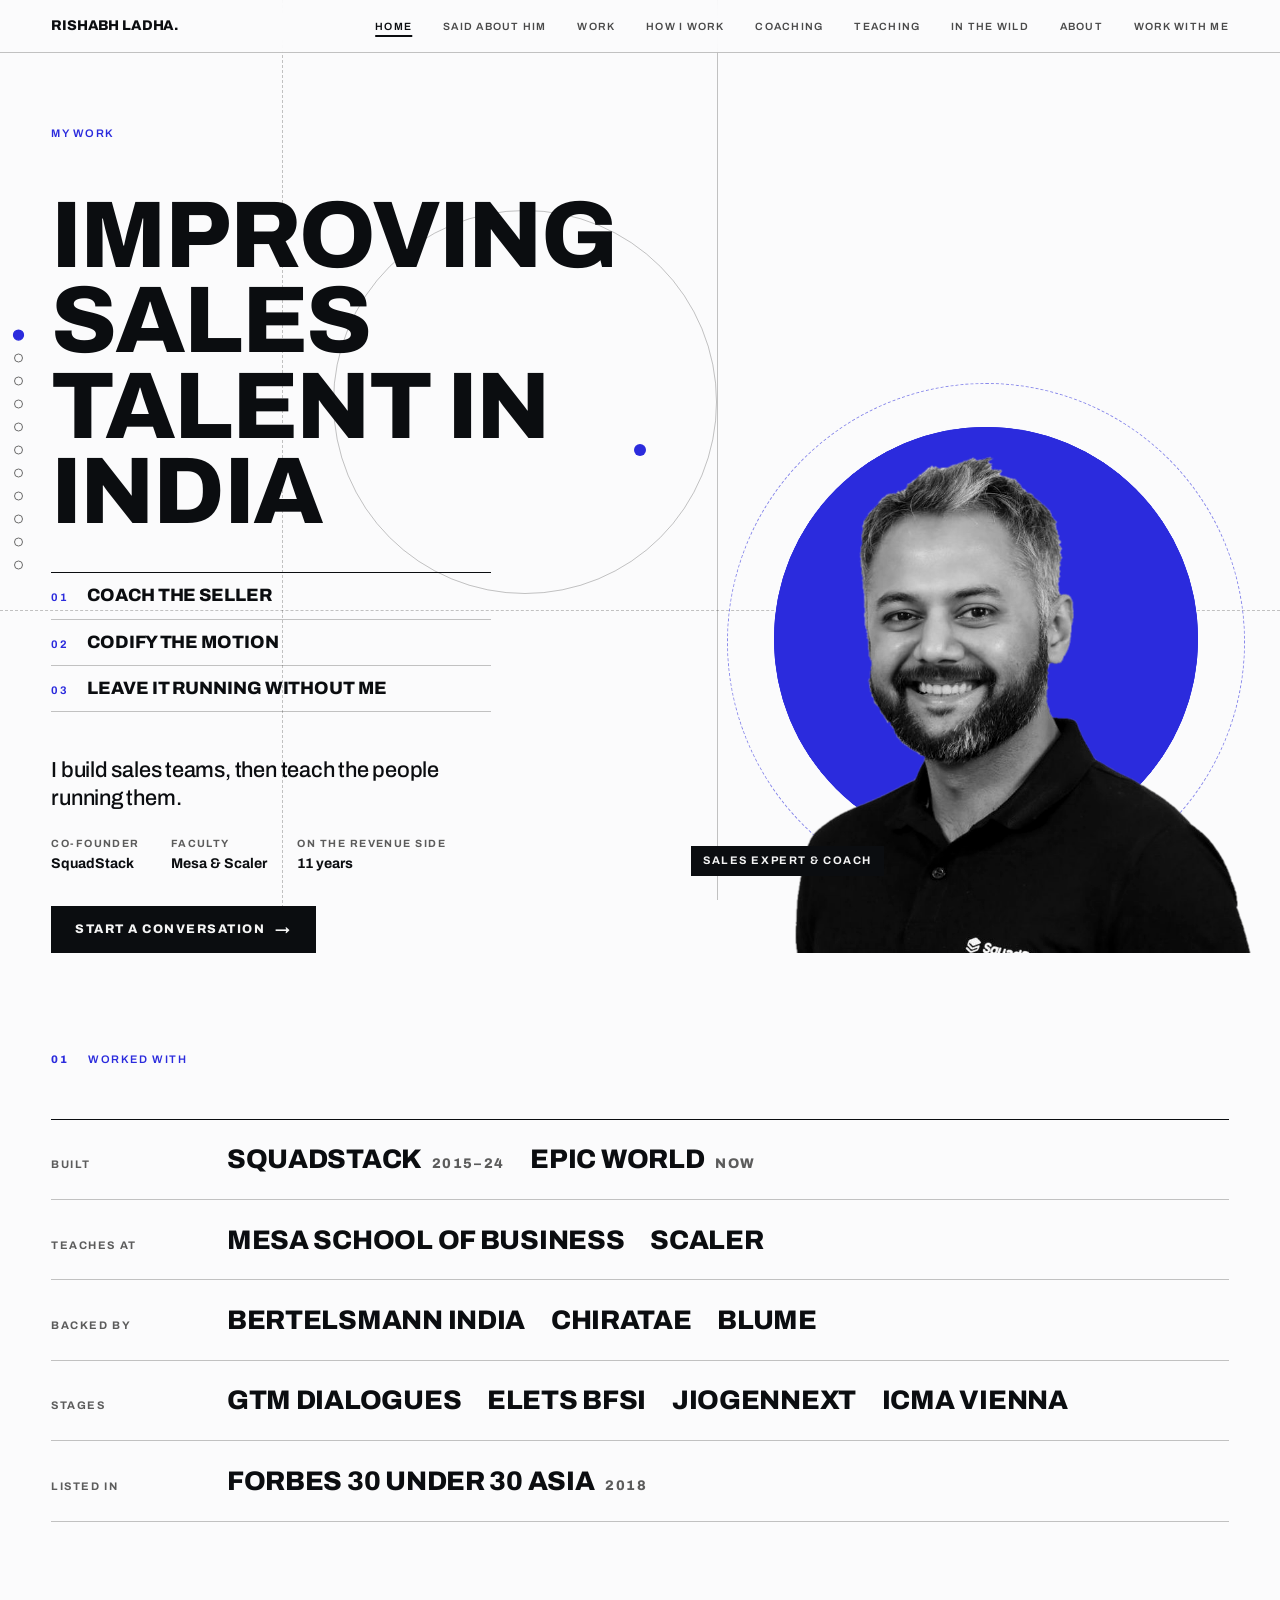
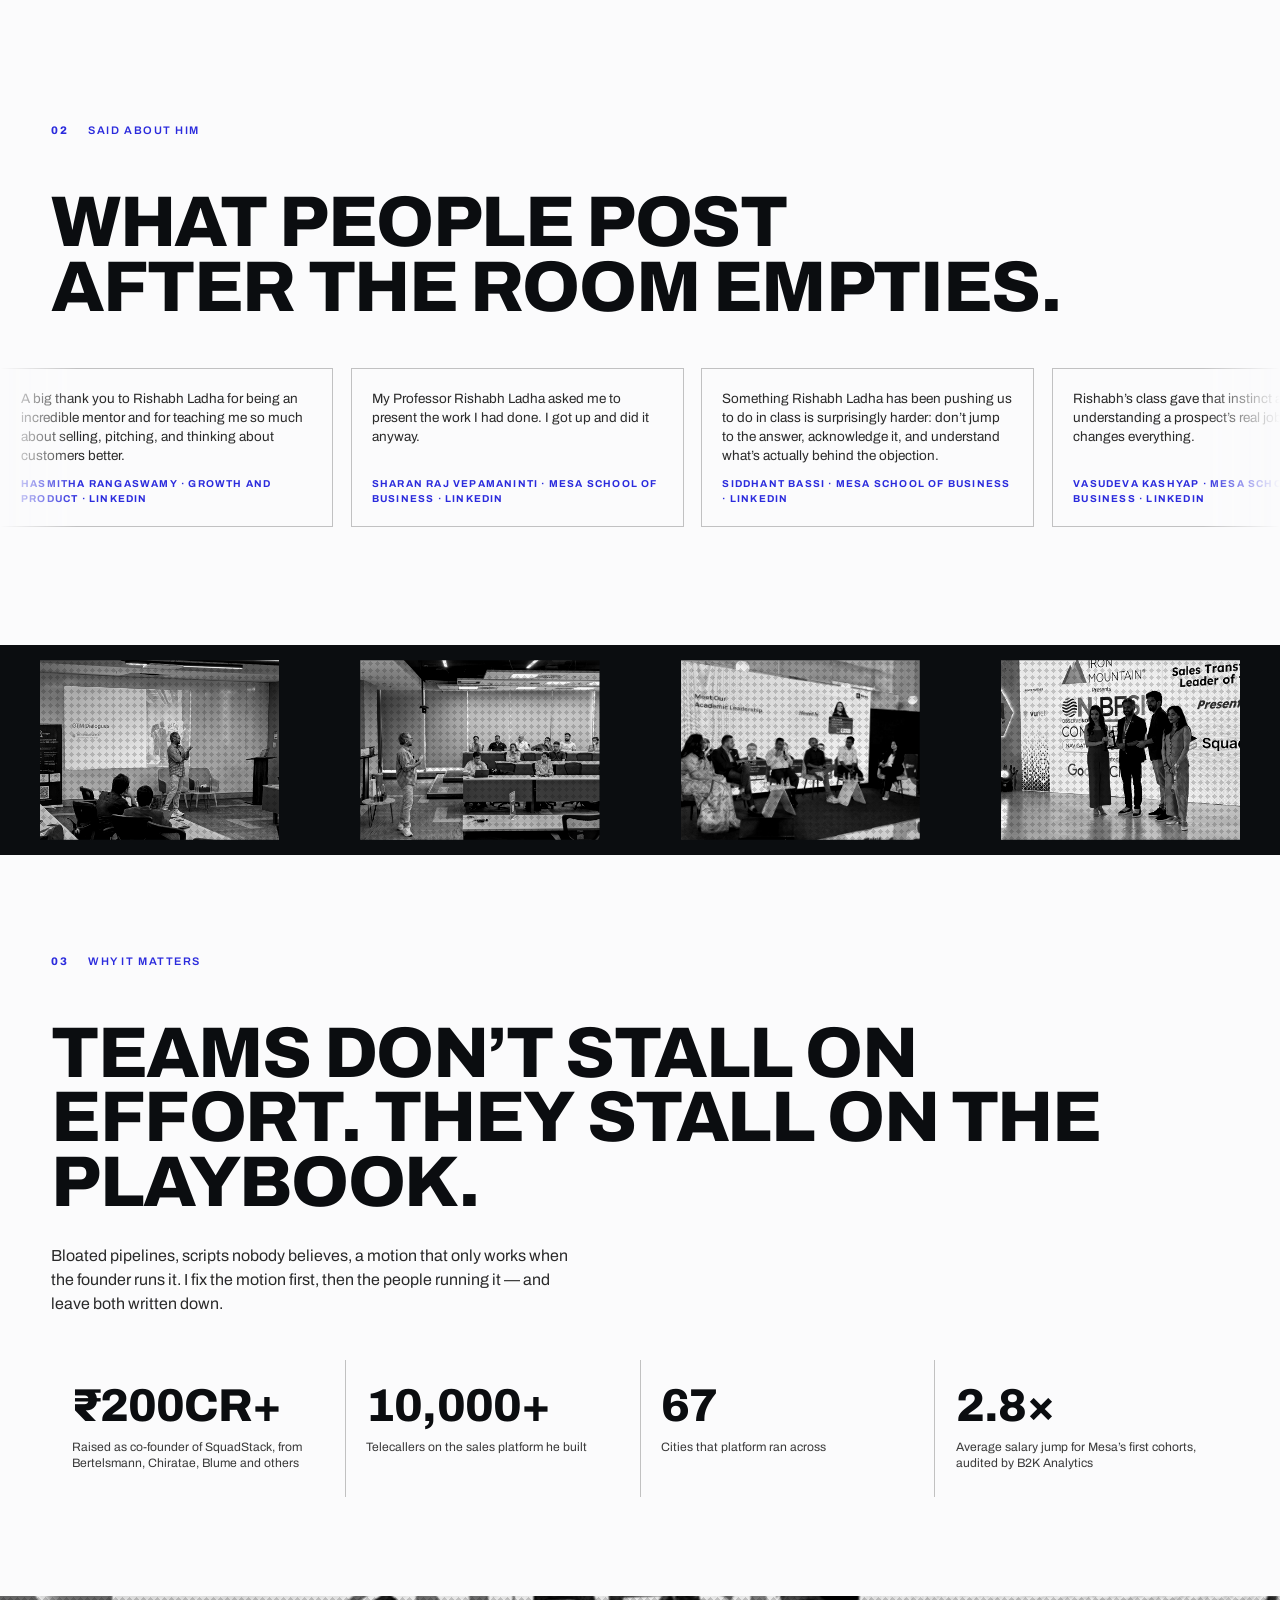
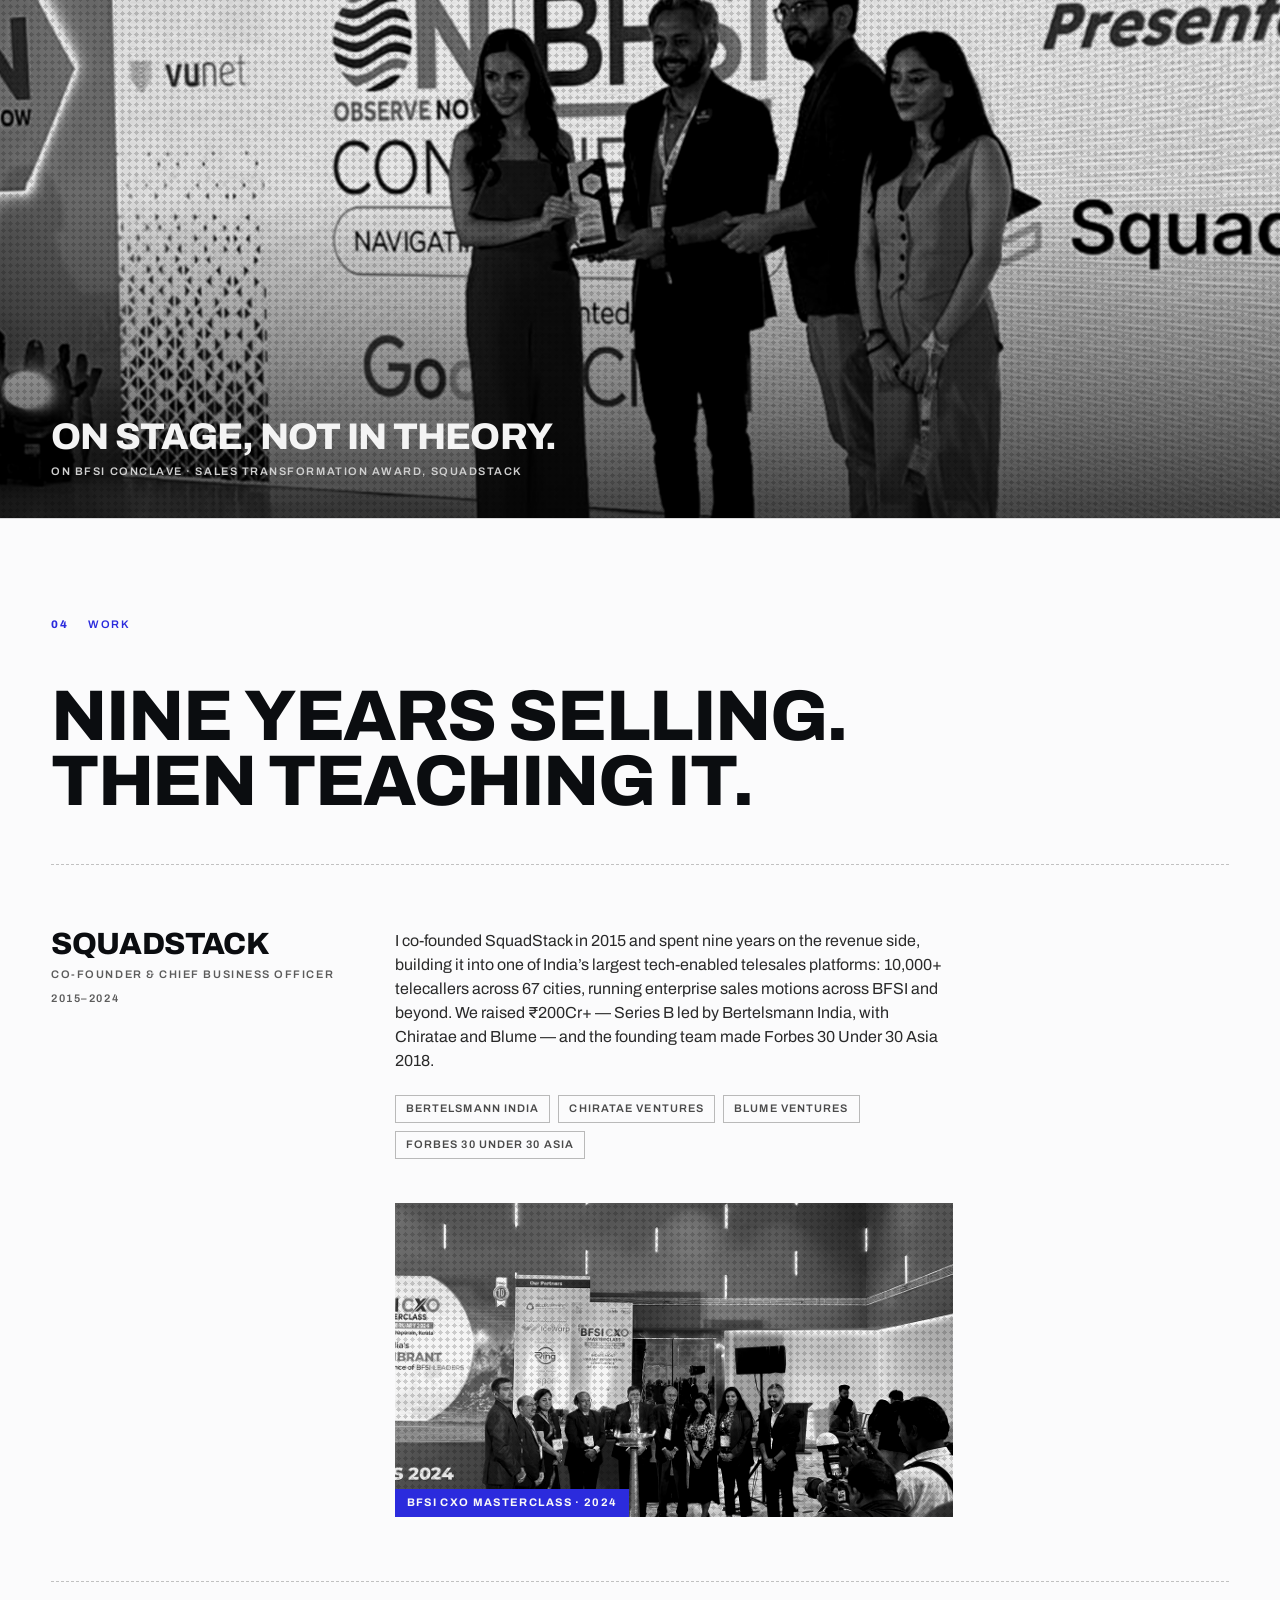
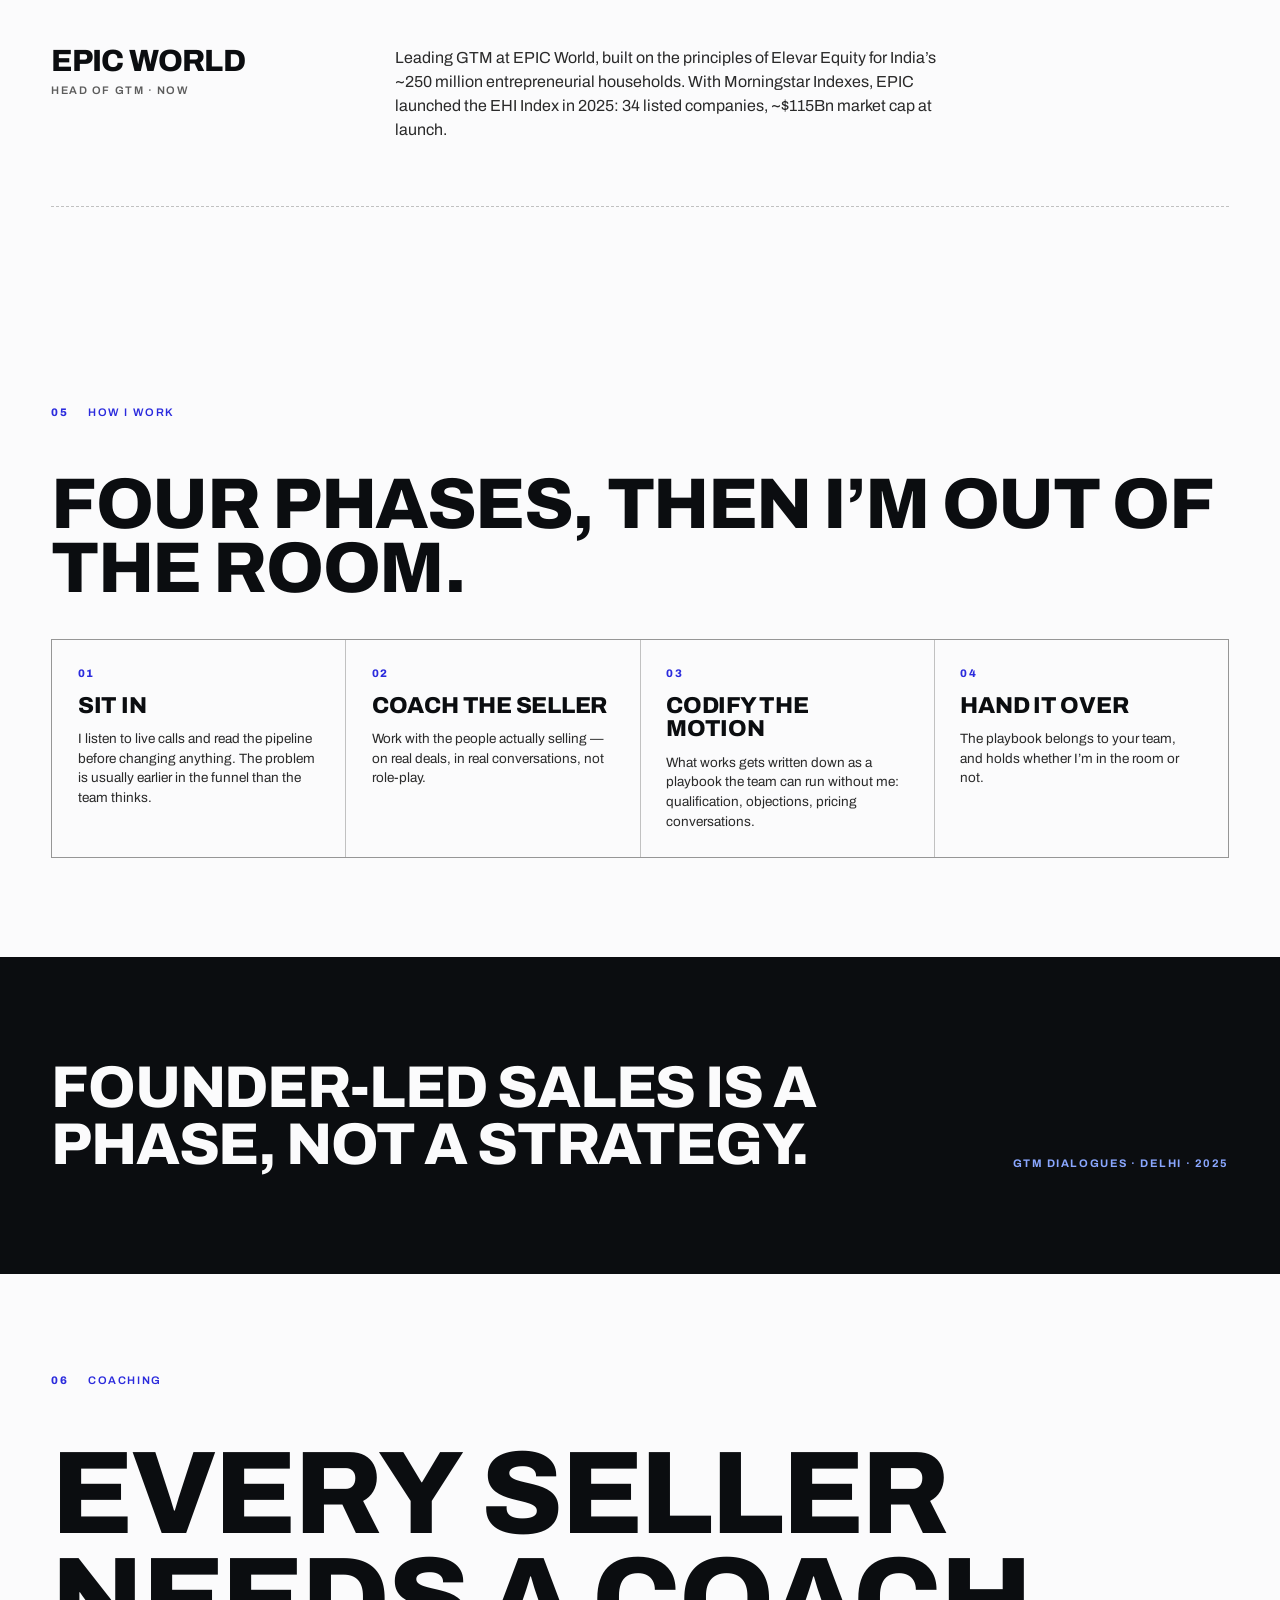
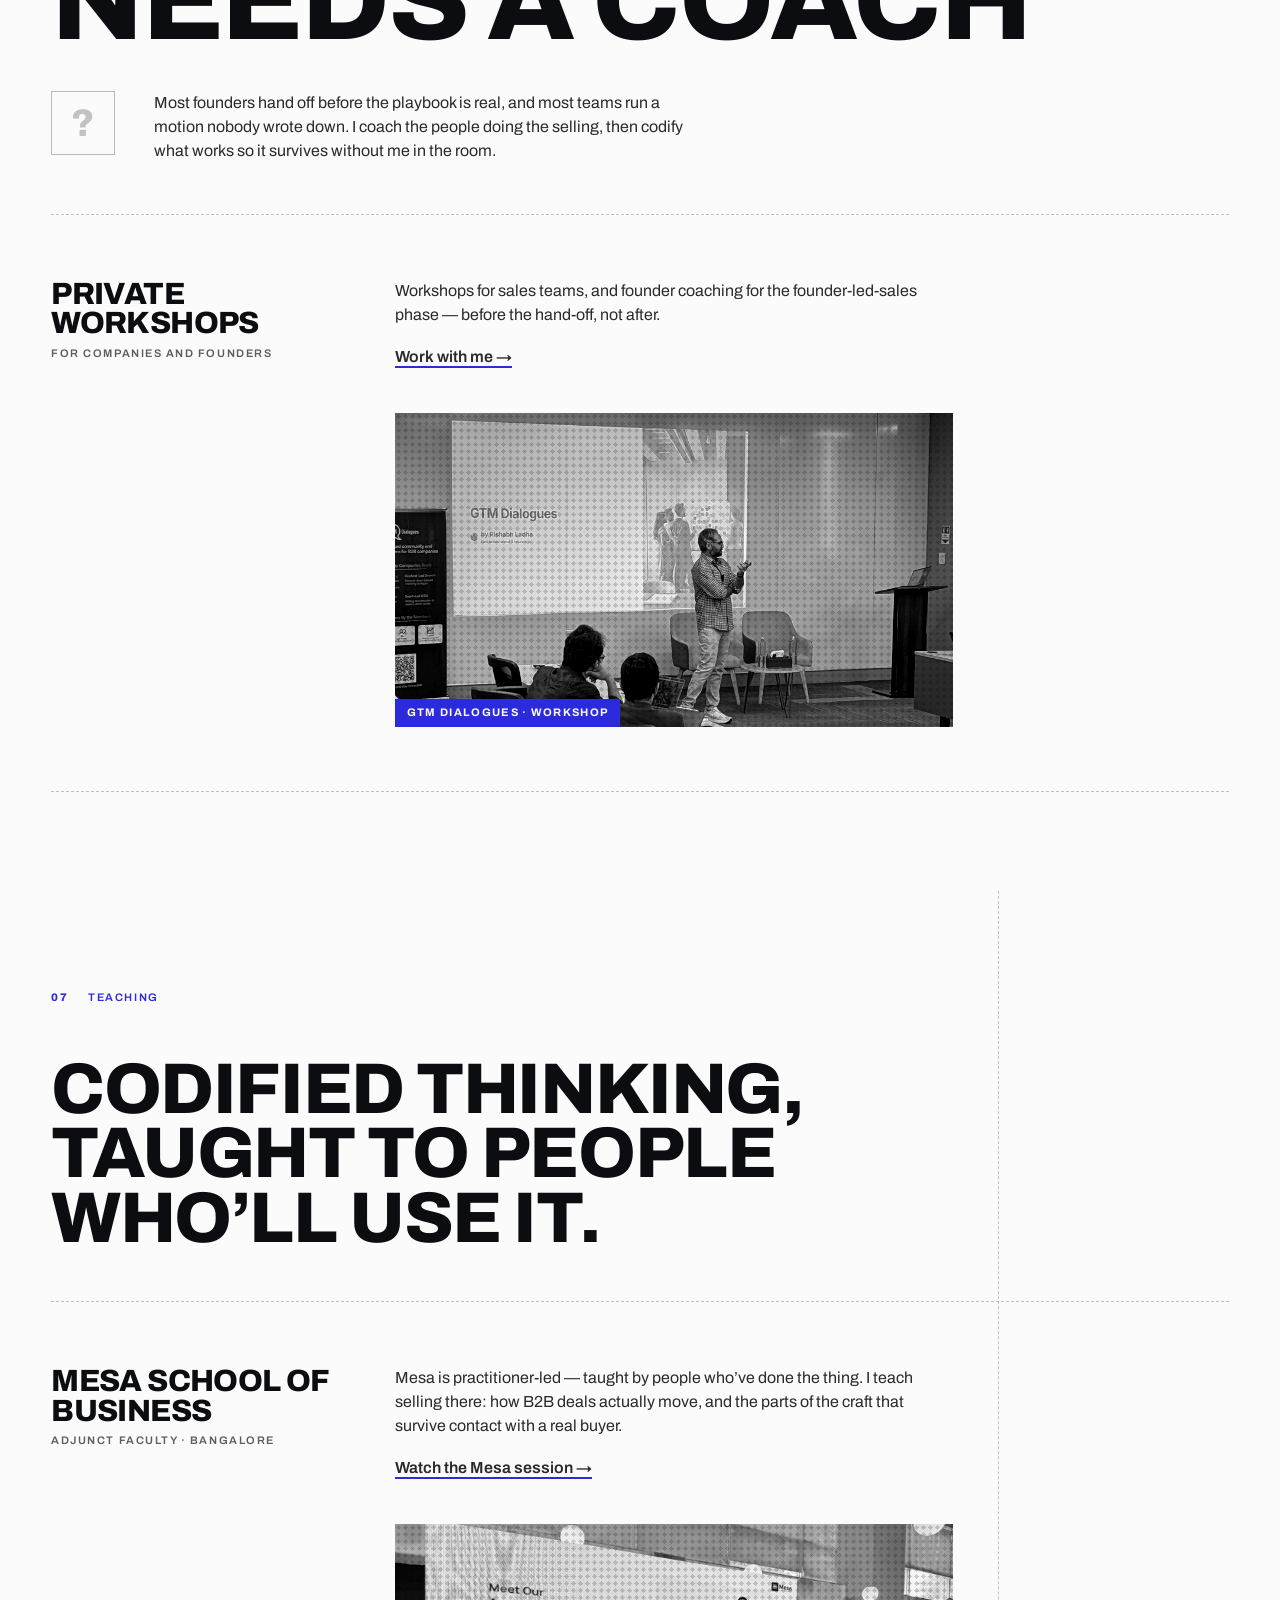
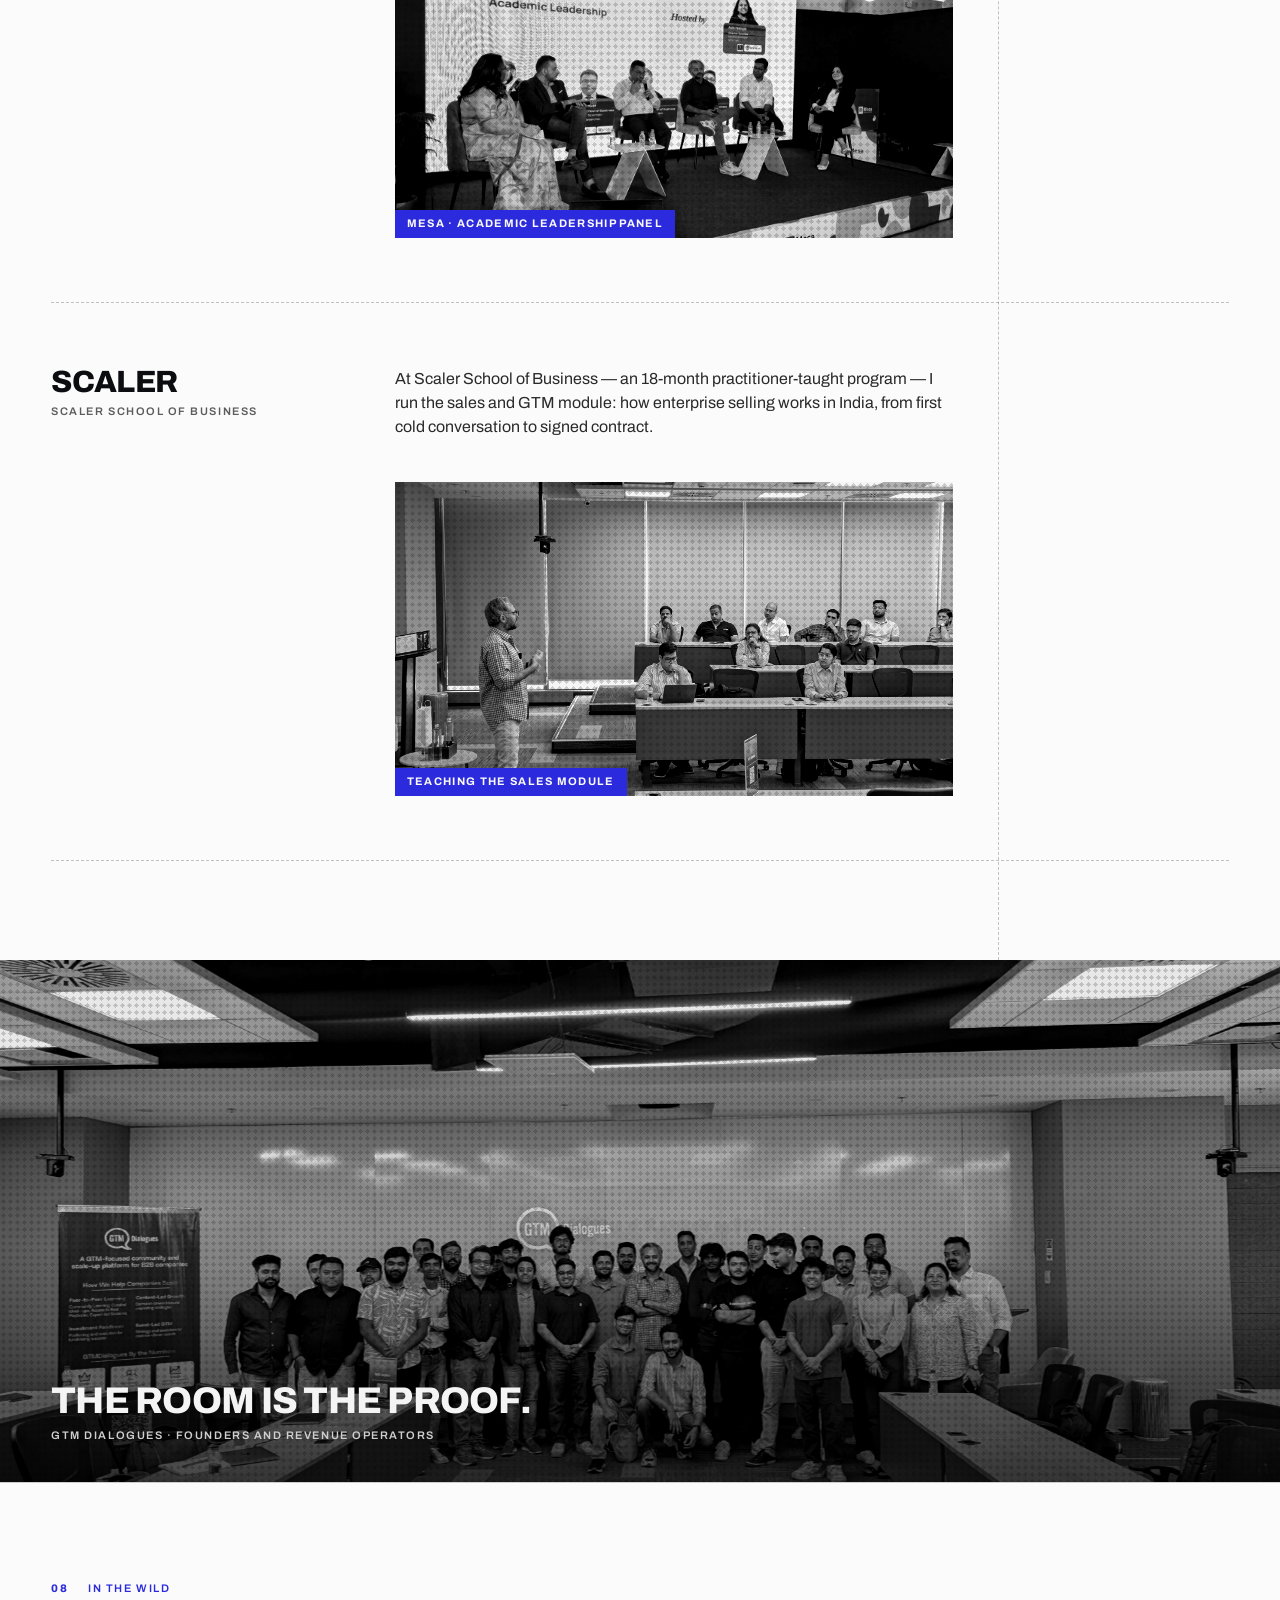
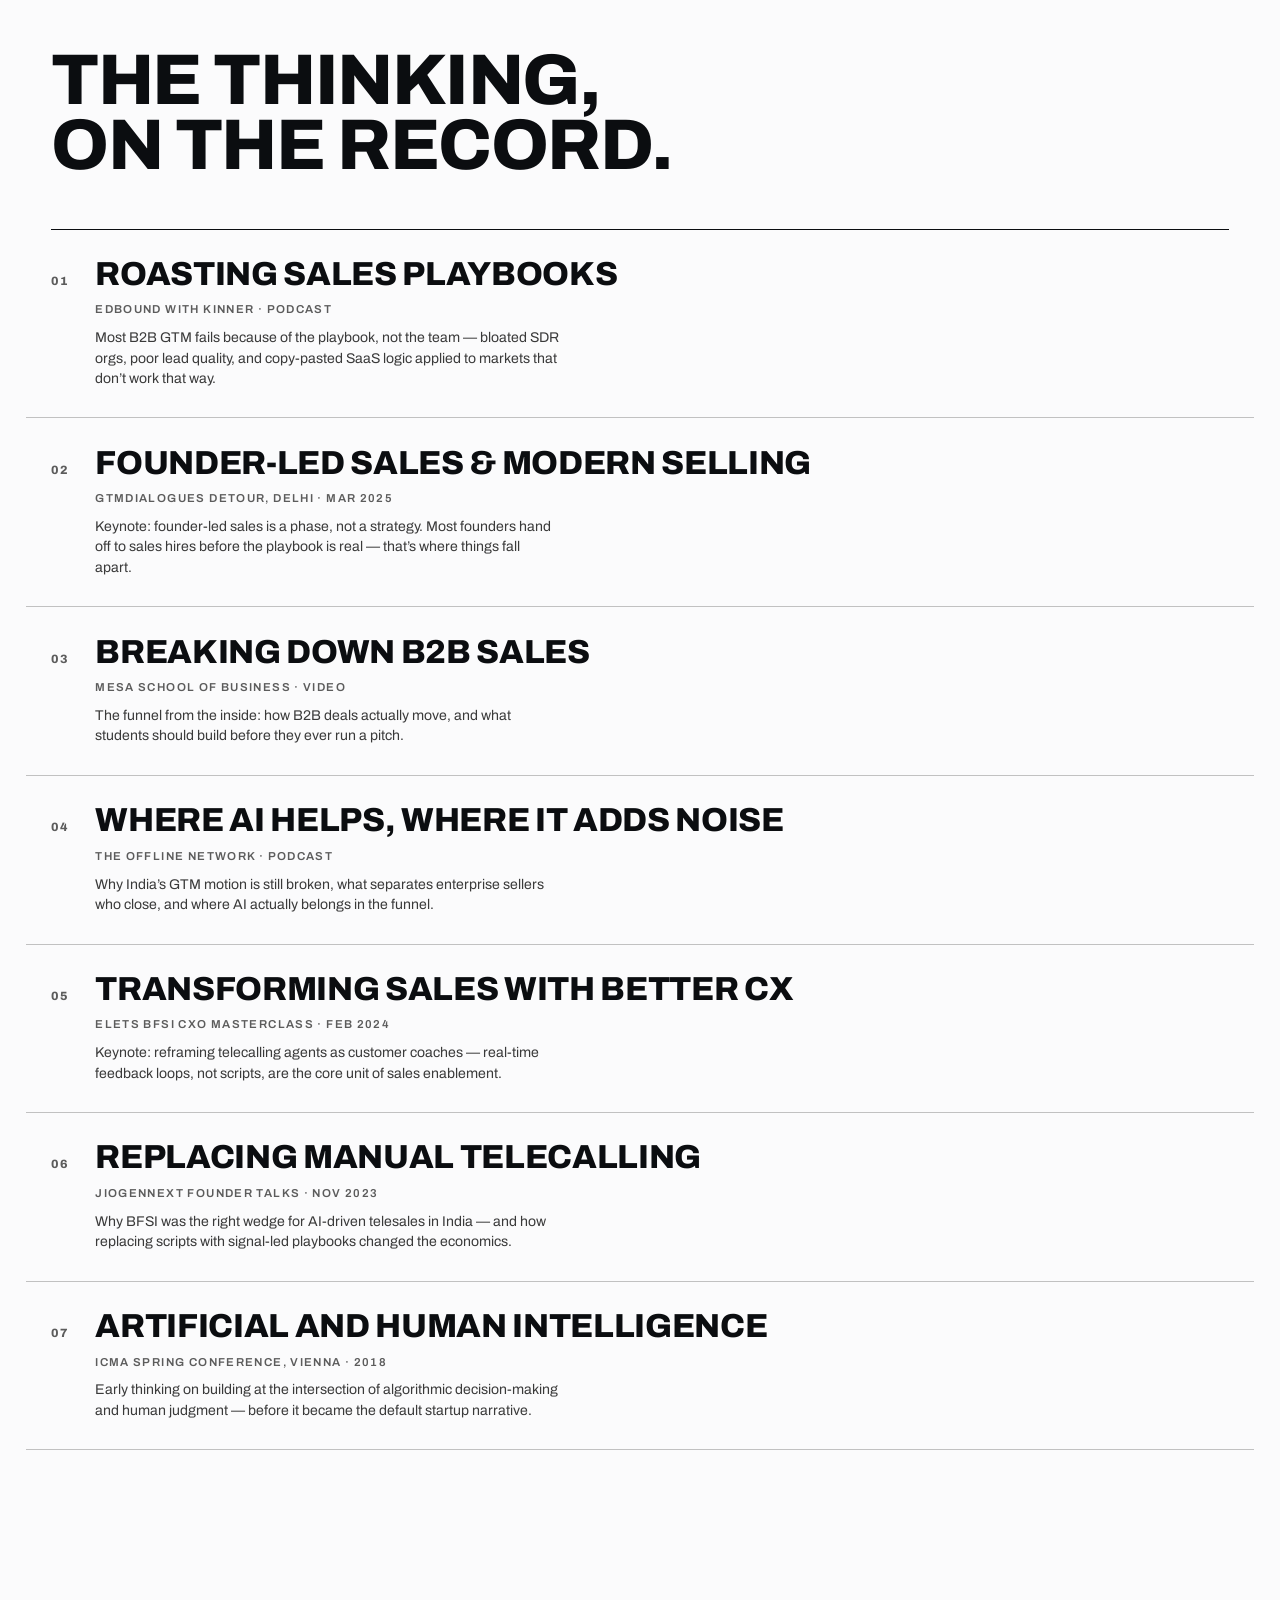
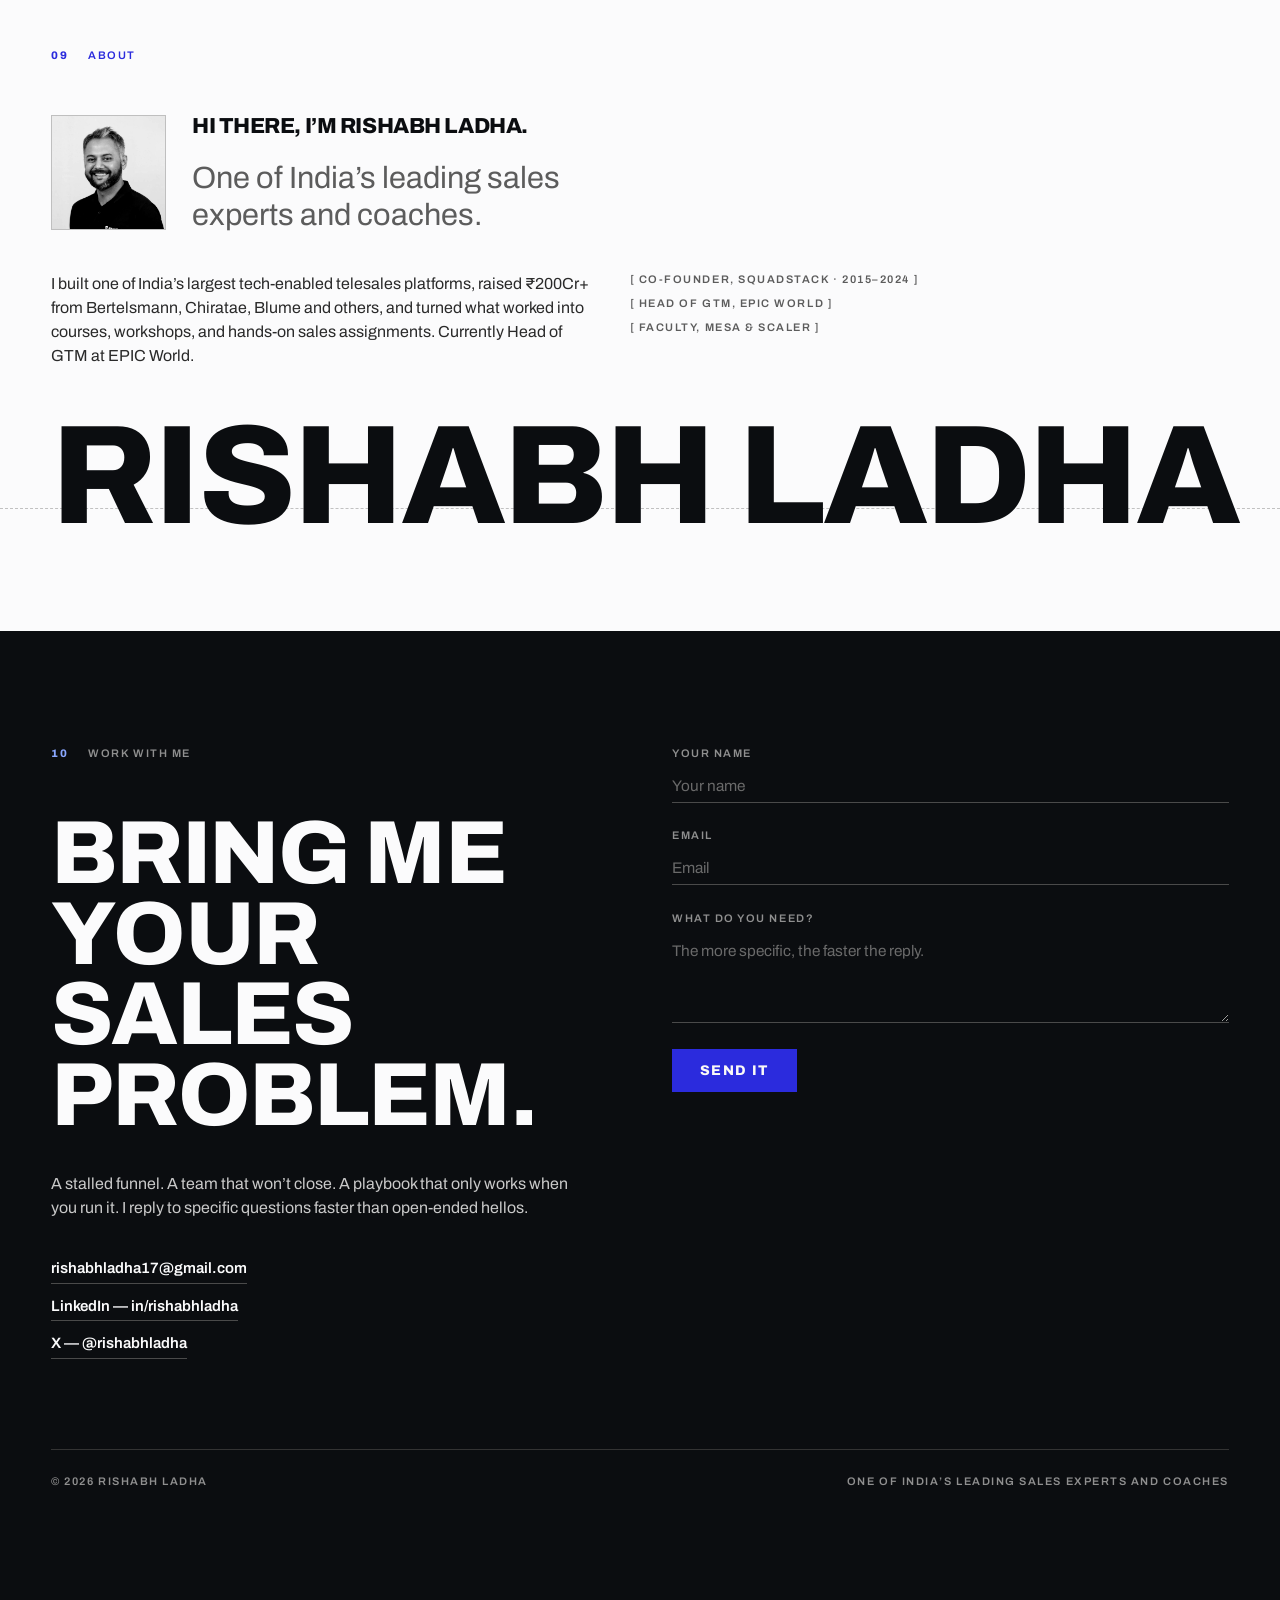
==== index.html @ cfa1361f "Add real LinkedIn testimonials to the ticker Replaces the six placeholder slot cards in #said with r" ====
<!DOCTYPE html>
<html lang="en"><head>
<meta charset="UTF-8">
<meta name="viewport" content="width=device-width, initial-scale=1.0">
<title>Rishabh Ladha</title>
<meta name="description" content="Rishabh Ladha — one of India's leading sales experts and coaches. Co-founder of SquadStack, sales educator at Mesa School of Business and Scaler, available for sales assignments, coaching, and workshops.">
<meta property="og:title" content="Rishabh Ladha — Sales Expert &amp; Coach">
<meta property="og:description" content="Co-founder of SquadStack. Sales educator at Mesa School of Business and Scaler. Sales assignments, coaching, and workshops.">
<meta property="og:image" content="https://rishabh-ladha-website.vercel.app/assets/images/rishabh-portrait.jpg">
<meta property="og:type" content="website">
<link rel="icon" type="image/svg+xml" href="favicon.svg">
<link rel="preconnect" href="https://fonts.googleapis.com"><link rel="preconnect" href="https://fonts.gstatic.com" crossorigin>
<link href="https://fonts.googleapis.com/css2?family=Archivo:wght@400;600;800&amp;display=swap" rel="stylesheet">
<link rel="stylesheet" href="styles/site.css">
<script type="application/ld+json">
{"@context":"https://schema.org","@type":"Person","name":"Rishabh Ladha","url":"https://rishabh-ladha-website.vercel.app/","image":"https://rishabh-ladha-website.vercel.app/assets/images/rishabh-portrait.jpg","jobTitle":"Sales Expert, Coach & Educator","description":"Sales expert and coach. Co-founder of SquadStack, Head of GTM at EPIC World, sales educator at Mesa School of Business and Scaler.","worksFor":{"@type":"Organization","name":"EPIC World"},"email":"mailto:rishabhladha17@gmail.com","sameAs":["https://in.linkedin.com/in/rishabhladha","https://x.com/rishabhladha"]}
</script>
</head><body>
<div class="vrule"></div>
<nav class="nav"><div class="nav__in">
<a href="#home" class="nav__mark" data-cursor="Top">Rishabh Ladha.</a>
<div class="nav__links">
<a href="#home">Home</a>
<a href="#said">Said about him</a>
<a href="#work">Work</a>
<a href="#how">How I work</a>
<a href="#coaching">Coaching</a>
<a href="#teaching">Teaching</a>
<a href="#wild">In the wild</a>
<a href="#who">About</a>
<a href="#contact">Work with me</a>
</div>
</div></nav>
<div class="rail" aria-label="Chapters"></div>

<main>
<!-- ================= HERO ================= -->
<section class="hero" id="home" data-chapter="Home" data-screen-label="Hero — statement">
<div class="bp" aria-hidden="true">
<i class="dash-v" style="left:22%"></i>
<i class="dash-h" style="top:64%"></i>
<i class="circ" style="left:26%;top:22%;width:clamp(180px,30vw,460px);aspect-ratio:1"></i>
</div>
<div class="stage" aria-hidden="true">
<span class="halo"></span>
<span class="halo__ring"></span><span class="halo__ring halo__ring--2"></span>
<span class="halo__dash"></span>
<img class="stage__img" src="assets/images/portrait-cutout.png" alt="" width="884" height="822">
<span class="stage__tag">Sales expert &amp; coach</span>
</div>

<div class="shell hero__grid">
<div>
<div class="chapter-head" data-rise><span class="note">My work</span></div>
<h1 class="stmt stmt-xl" data-words>Improving sales talent in India</h1>
<ol class="chain" data-stagger>
<li><span>01</span>Coach the seller</li>
<li><span>02</span>Codify the motion</li>
<li><span>03</span>Leave it running without me</li>
</ol>
<div class="hero__belief" data-rise>
<p class="hero__lead">I build sales teams, then teach the people running them.</p>
<ul class="creds">
<li><b>Co-founder</b>SquadStack</li>
<li><b>Faculty</b>Mesa &amp; Scaler</li>
<li><b>On the revenue side</b>11 years</li>
</ul>
<a class="cta" href="#contact" data-cursor="Write">Start a conversation <span>&rarr;</span></a>
</div>
</div>
</div>
</section>

<!-- ================= WORKED WITH ================= -->
<section class="shell chapter" id="brands" data-chapter="Worked with" data-screen-label="Worked with">
<div class="chapter-head"><span class="num">01</span><span class="note">Worked with</span></div>
<div class="roster" data-stagger>
<div class="roster__row"><span class="roster__k">Built</span><div class="roster__v"><b>SquadStack <span>2015&ndash;24</span></b><b>EPIC World <span>now</span></b></div></div>
<div class="roster__row"><span class="roster__k">Teaches at</span><div class="roster__v"><b>Mesa School of Business</b><b>Scaler</b></div></div>
<div class="roster__row"><span class="roster__k">Backed by</span><div class="roster__v"><b>Bertelsmann India</b><b>Chiratae</b><b>Blume</b></div></div>
<div class="roster__row"><span class="roster__k">Stages</span><div class="roster__v"><b>GTM Dialogues</b><b>Elets BFSI</b><b>JioGenNext</b><b>ICMA Vienna</b></div></div>
<div class="roster__row"><span class="roster__k">Listed in</span><div class="roster__v"><b>Forbes 30 Under 30 Asia <span>2018</span></b></div></div>
</div>
<!-- [CONFIRM with Rishabh: (a) which CLIENT brands can be named — Founder Thesis publicly
     cites Kotak, AngelOne and IndiaMART as SquadStack clients, unconfirmed by him, so no
     client row is shown yet; (b) send logo files if he wants marks instead of wordmarks. -->
</section>

<!-- ================= SAID ABOUT HIM ================= -->
<section class="chapter chapter--tight" id="said" data-chapter="Said about him" data-screen-label="Testimonials">
<div class="shell"><div class="chapter-head"><span class="num">02</span><span class="note">Said about him</span></div>
<h2 class="stmt stmt-lg" data-words>What people post<br>after the room empties.</h2></div>
<div class="ticker"><div class="ticker__t">
<article class="said"><p>A big thank you to Rishabh Ladha for being an incredible mentor and for teaching me so much about selling, pitching, and thinking about customers better.</p><span class="said__src"><a href="https://www.linkedin.com/feed/update/urn:li:activity:7506620541953441792/" target="_blank" rel="noopener" data-cursor="Open">Hasmitha Rangaswamy &middot; Growth and Product &middot; LinkedIn</a></span></article>
<article class="said"><p>My Professor Rishabh Ladha asked me to present the work I had done. I got up and did it anyway.</p><span class="said__src"><a href="https://www.linkedin.com/feed/update/urn:li:activity:7504199630004404225/" target="_blank" rel="noopener" data-cursor="Open">Sharan Raj Vepamaninti &middot; Mesa School of Business &middot; LinkedIn</a></span></article>
<article class="said"><p>Something Rishabh Ladha has been pushing us to do in class is surprisingly harder: don&rsquo;t jump to the answer, acknowledge it, and understand what&rsquo;s actually behind the objection.</p><span class="said__src"><a href="https://www.linkedin.com/feed/update/urn:li:activity:7506899527732314112/" target="_blank" rel="noopener" data-cursor="Open">Siddhant Bassi &middot; Mesa School of Business &middot; LinkedIn</a></span></article>
<article class="said"><p>Rishabh&rsquo;s class gave that instinct a name today: understanding a prospect&rsquo;s real job to be done changes everything.</p><span class="said__src"><a href="https://www.linkedin.com/feed/update/urn:li:activity:7506899368541622272/" target="_blank" rel="noopener" data-cursor="Open">Vasudeva Kashyap &middot; Mesa School of Business &middot; LinkedIn</a></span></article>
<article class="said"><p>Rishabh Ladha pushed us to look beyond just using AI and think about the sales problem first.</p><span class="said__src"><a href="https://www.linkedin.com/feed/update/urn:li:activity:7506899933220945920/" target="_blank" rel="noopener" data-cursor="Open">Durgesh Panchal &middot; Mesa School of Business &middot; LinkedIn</a></span></article>
<article class="said"><p>Sales from Prof. Rishabh Ladha &mdash; as real as it gets in the field.</p><span class="said__src"><a href="https://www.linkedin.com/feed/update/urn:li:activity:7504377107314204672/" target="_blank" rel="noopener" data-cursor="Open">Aritra Mukherjee &middot; Mesa School of Business &middot; LinkedIn</a></span></article>
<article class="said"><p>A big thank you to Rishabh Ladha for being an incredible mentor and for teaching me so much about selling, pitching, and thinking about customers better.</p><span class="said__src"><a href="https://www.linkedin.com/feed/update/urn:li:activity:7506620541953441792/" target="_blank" rel="noopener" data-cursor="Open">Hasmitha Rangaswamy &middot; Growth and Product &middot; LinkedIn</a></span></article>
<article class="said"><p>My Professor Rishabh Ladha asked me to present the work I had done. I got up and did it anyway.</p><span class="said__src"><a href="https://www.linkedin.com/feed/update/urn:li:activity:7504199630004404225/" target="_blank" rel="noopener" data-cursor="Open">Sharan Raj Vepamaninti &middot; Mesa School of Business &middot; LinkedIn</a></span></article>
<article class="said"><p>Something Rishabh Ladha has been pushing us to do in class is surprisingly harder: don&rsquo;t jump to the answer, acknowledge it, and understand what&rsquo;s actually behind the objection.</p><span class="said__src"><a href="https://www.linkedin.com/feed/update/urn:li:activity:7506899527732314112/" target="_blank" rel="noopener" data-cursor="Open">Siddhant Bassi &middot; Mesa School of Business &middot; LinkedIn</a></span></article>
<article class="said"><p>Rishabh&rsquo;s class gave that instinct a name today: understanding a prospect&rsquo;s real job to be done changes everything.</p><span class="said__src"><a href="https://www.linkedin.com/feed/update/urn:li:activity:7506899368541622272/" target="_blank" rel="noopener" data-cursor="Open">Vasudeva Kashyap &middot; Mesa School of Business &middot; LinkedIn</a></span></article>
<article class="said"><p>Rishabh Ladha pushed us to look beyond just using AI and think about the sales problem first.</p><span class="said__src"><a href="https://www.linkedin.com/feed/update/urn:li:activity:7506899933220945920/" target="_blank" rel="noopener" data-cursor="Open">Durgesh Panchal &middot; Mesa School of Business &middot; LinkedIn</a></span></article>
<article class="said"><p>Sales from Prof. Rishabh Ladha &mdash; as real as it gets in the field.</p><span class="said__src"><a href="https://www.linkedin.com/feed/update/urn:li:activity:7504377107314204672/" target="_blank" rel="noopener" data-cursor="Open">Aritra Mukherjee &middot; Mesa School of Business &middot; LinkedIn</a></span></article>
</div></div>
</section>

<!-- ================= PHOTO STRIP ================= -->
<div class="strip" aria-hidden="true">
<figure class="shot" style="--i:0"><img src="assets/images/gtmdialogues-talk.jpg" alt="" loading="lazy"></figure>
<figure class="shot" style="--i:1"><img src="assets/images/classroom-session.jpg" alt="" loading="lazy"></figure>
<figure class="shot" style="--i:2"><img src="assets/images/mesa-panel.jpg" alt="" loading="lazy"></figure>
<figure class="shot" style="--i:3"><img src="assets/images/award-onbfsi.jpg" alt="" loading="lazy"></figure>
</div>



<!-- ================= THESIS + FIGURES ================= -->
<section class="shell chapter" id="proof" data-chapter="Why it matters" data-screen-label="Thesis">
<div class="chapter-head"><span class="num num--b">03</span><span class="note">Why it matters</span></div>
<h2 class="stmt stmt-lg" data-words>Teams don&rsquo;t stall on effort. They stall on the playbook.</h2>
<p class="copy copy--wide" style="margin-top:clamp(18px,2.4vw,30px)" data-rise>Bloated pipelines, scripts nobody believes, a motion that only works when the founder runs it. I fix the motion first, then the people running it &mdash; and leave both written down.</p>
<div class="figs" data-rise style="margin-top:clamp(28px,3.4vw,48px)">
<div class="fig"><span class="fig__v" data-count="200" data-pre="&#8377;" data-post="Cr+">&#8377;200Cr+</span><span class="fig__l">Raised as co-founder of SquadStack, from Bertelsmann, Chiratae, Blume and others</span></div>
<div class="fig"><span class="fig__v" data-count="10000" data-post="+">10,000+</span><span class="fig__l">Telecallers on the sales platform he built</span></div>
<div class="fig"><span class="fig__v" data-count="67">67</span><span class="fig__l">Cities that platform ran across</span></div>
<div class="fig"><span class="fig__v" data-count="2.8" data-post="&times;">2.8&times;</span><span class="fig__l">Average salary jump for Mesa&rsquo;s first cohorts, audited by B2K Analytics</span></div>
</div>

</section>

<figure class="interlude shot" data-screen-label="Interlude — award">
<img src="assets/images/award-onbfsi.jpg" data-zoom="0.06" alt="Rishabh Ladha receiving an award on stage at the ON BFSI Conclave, SquadStack on the screen behind" loading="lazy">
<div class="shot__over">
<p class="stmt stmt-md">On stage, not in theory.</p>
<span class="note">ON BFSI Conclave &middot; Sales Transformation award, SquadStack</span>
</div>
</figure>

<!-- ================= WORK ================= -->
<section class="shell chapter" id="work" data-chapter="Work" data-screen-label="Work">
<div class="chapter-head"><span class="num num--c">04</span><span class="note">Work</span></div>
<h2 class="stmt stmt-lg" data-words>Nine years selling.<br>Then teaching it.</h2>
<div style="margin-top:clamp(28px,4vw,56px)">
<article class="entry entry--shot" data-rise>
<div class="entry__k">
<h3 class="stmt stmt-md">SquadStack</h3>
<span class="note">Co-founder &amp; Chief Business Officer</span>
<span class="note">2015&ndash;2024</span>
</div>
<div class="entry__b">
<p class="copy copy--wide">I co-founded SquadStack in 2015 and spent nine years on the revenue side, building it into one of India&rsquo;s largest tech-enabled telesales platforms: 10,000+ telecallers across 67 cities, running enterprise sales motions across BFSI and beyond. We raised &#8377;200Cr+ &mdash; Series B led by Bertelsmann India, with Chiratae and Blume &mdash; and the founding team made Forbes 30 Under 30 Asia 2018.</p>
<!-- [CONFIRM with Rishabh: internal numbers he's comfortable publishing — revenue
     generated, team size, representative deal sizes, named clients (Founder Thesis
     publicly cites Kotak, AngelOne, IndiaMART as SquadStack clients — confirm before
     naming them here).] -->
<div class="tags"><span>Bertelsmann India</span><span>Chiratae Ventures</span><span>Blume Ventures</span><span>Forbes 30 Under 30 Asia</span></div>
</div>
<figure class="shot entry__shot"><img src="assets/images/keynote-bfsi-cxo.jpg" alt="Rishabh Ladha at the Elets BFSI CXO Masterclass inaugural lamp lighting" loading="lazy"><figcaption>BFSI CXO Masterclass &middot; 2024</figcaption></figure>
</article>
<!-- [CONFIRM with Rishabh: the pivot story — why he left SquadStack after nine years and
     the through-line to EPIC and to coaching. His public departure post is the starting point.] -->
<article class="entry" data-rise>
<div class="entry__k">
<h3 class="stmt stmt-md">EPIC World</h3>
<span class="note">Head of GTM &middot; Now</span>
</div>
<div class="entry__b">
<p class="copy copy--wide">Leading GTM at EPIC World, built on the principles of Elevar Equity for India&rsquo;s ~250 million entrepreneurial households. With Morningstar Indexes, EPIC launched the EHI Index in 2025: 34 listed companies, ~$115Bn market cap at launch.</p>
<!-- [CONFIRM with Rishabh: what Head of GTM means day-to-day at EPIC, and whether EPIC
     has restrictions on what he can publish about the role.] -->
</div>
</article>
</div>
</section>

<!-- ================= HOW I WORK ================= -->
<section class="shell chapter" id="how" data-chapter="How I work" data-screen-label="How I work">
<div class="chapter-head"><span class="num">05</span><span class="note">How I work</span></div>
<h2 class="stmt stmt-lg" data-words>Four phases, then I&rsquo;m out of the room.</h2>
<!-- [CONFIRM with Rishabh: these four phases are written from the offer line he approved
     (coach the seller → codify the motion → leave it running without me). Wording, phase
     count and what happens in each are his to correct — especially anything implying
     duration, pricing or deliverables, which are deliberately absent. -->
<div class="phases" data-stagger>
<div class="phase"><span class="phase__n">01</span><h3>Sit in</h3><p>I listen to live calls and read the pipeline before changing anything. The problem is usually earlier in the funnel than the team thinks.</p></div>
<div class="phase"><span class="phase__n">02</span><h3>Coach the seller</h3><p>Work with the people actually selling &mdash; on real deals, in real conversations, not role-play.</p></div>
<div class="phase"><span class="phase__n">03</span><h3>Codify the motion</h3><p>What works gets written down as a playbook the team can run without me: qualification, objections, pricing conversations.</p></div>
<div class="phase"><span class="phase__n">04</span><h3>Hand it over</h3><p>The playbook belongs to your team, and holds whether I&rsquo;m in the room or not.</p></div>
</div>
</section>

<blockquote class="slab" data-screen-label="Pull quote">
<div class="slab__in">
<p data-words>Founder-led sales is a phase, not a strategy.</p>
<cite>GTM Dialogues &middot; Delhi &middot; 2025</cite>
</div>
</blockquote>

<!-- ================= COACHING ================= -->
<section class="shell chapter" id="coaching" data-chapter="Coaching" data-screen-label="Coaching">
<div class="chapter-head"><span class="num num--c">06</span><span class="note">Coaching</span></div>
<h2 class="stmt stmt-xl" data-words>Every seller needs a coach</h2>
<div style="display:flex;gap:clamp(18px,3vw,48px);align-items:flex-start;margin-top:clamp(22px,3vw,40px)" data-rise>
<span class="glyph" aria-hidden="true">?</span>
<p class="copy copy--wide">Most founders hand off before the playbook is real, and most teams run a motion nobody wrote down. I coach the people doing the selling, then codify what works so it survives without me in the room.</p>
</div>
<div style="margin-top:clamp(28px,4vw,56px)">
<article class="entry entry--shot" data-rise>
<div class="entry__k"><h3 class="stmt stmt-md">Private workshops</h3><span class="note">For companies and founders</span></div>
<div class="entry__b">
<p class="copy copy--wide">Workshops for sales teams, and founder coaching for the founder-led-sales phase &mdash; before the hand-off, not after.</p>
<!-- [CONFIRM with Rishabh: that he wants the private-workshops offer public.] -->
<p class="copy"><a class="link-u" href="#contact" data-cursor="Write">Work with me &rarr;</a></p>
</div>
<figure class="shot entry__shot"><img src="assets/images/gtmdialogues-talk.jpg" alt="Rishabh Ladha presenting his GTM Dialogues session to a room of founders" loading="lazy"><figcaption>GTM Dialogues &middot; Workshop</figcaption></figure>
</article>
</div>
</section>

<!-- ================= TEACHING ================= -->
<section class="shell chapter" id="teaching" data-chapter="Teaching" data-screen-label="Teaching">
<div class="bp" aria-hidden="true"><i class="dash-v" style="left:78%"></i></div>
<div class="chapter-head"><span class="num num--b">07</span><span class="note">Teaching</span></div>
<h2 class="stmt stmt-lg" data-words>Codified thinking,<br>taught to people<br>who&rsquo;ll use it.</h2>
<div style="margin-top:clamp(28px,4vw,56px)">
<article class="entry entry--shot" data-rise>
<div class="entry__k"><h3 class="stmt stmt-md">Mesa School of Business</h3><span class="note">Adjunct faculty &middot; Bangalore</span></div>
<div class="entry__b">
<p class="copy copy--wide">Mesa is practitioner-led &mdash; taught by people who&rsquo;ve done the thing. I teach selling there: how B2B deals actually move, and the parts of the craft that survive contact with a real buyer.</p>
<!-- [CONFIRM with Rishabh: exact course name, class size, session count, elective vs core.] -->
<p class="copy"><a class="link-u" href="https://www.youtube.com/watch?v=hy5hGFKIdEQ" target="_blank" rel="noopener" data-cursor="Watch">Watch the Mesa session &rarr;</a></p>
</div>
<figure class="shot entry__shot"><img src="assets/images/mesa-panel.jpg" alt="Rishabh Ladha on the academic leadership panel at Mesa School of Business" loading="lazy"><figcaption>Mesa &middot; Academic leadership panel</figcaption></figure>
</article>
<article class="entry entry--shot" data-rise>
<div class="entry__k"><h3 class="stmt stmt-md">Scaler</h3><span class="note">Scaler School of Business</span></div>
<div class="entry__b">
<p class="copy copy--wide">At Scaler School of Business &mdash; an 18-month practitioner-taught program &mdash; I run the sales and GTM module: how enterprise selling works in India, from first cold conversation to signed contract.</p>
<!-- [CONFIRM with Rishabh: exact program/module name, format, and whether the engagement is current.] -->
</div>
<figure class="shot entry__shot"><img src="assets/images/classroom-session.jpg" alt="Rishabh Ladha teaching a full classroom of professionals" loading="lazy"><figcaption>Teaching the sales module</figcaption></figure>
</article>
</div>
</section>

<figure class="interlude shot" data-screen-label="Interlude — room">
<img src="assets/images/gtmdialogues-room.jpg" data-zoom="0.06" alt="The full room of founders and operators at a GTM Dialogues session with Rishabh Ladha" loading="lazy">
<div class="shot__over">
<p class="stmt stmt-md">The room is the proof.</p>
<span class="note">GTM Dialogues &middot; Founders and revenue operators</span>
</div>
</figure>

<!-- ================= IN THE WILD ================= -->
<section class="shell chapter" id="wild" data-chapter="In the wild" data-screen-label="In the wild">
<div class="chapter-head"><span class="num num--c">08</span><span class="note">In the wild</span></div>
<h2 class="stmt stmt-lg" data-words>The thinking,<br>on the record.</h2>
<div class="rows" style="margin-top:clamp(28px,4vw,56px)">
<a class="row" href="https://www.edbound.ai/blog/rishabh-ladha" target="_blank" rel="noopener" data-cursor="Listen" data-rise>
<div class="row__t"><span class="row__n">01</span><div><span class="row__h">Roasting sales playbooks</span><p class="row__m">Edbound with Kinner &middot; Podcast</p><p class="row__a">Most B2B GTM fails because of the playbook, not the team &mdash; bloated SDR orgs, poor lead quality, and copy-pasted SaaS logic applied to markets that don&rsquo;t work that way.</p></div></div>
</a>
<a class="row" href="https://lu.ma/8a8rdwe1" target="_blank" rel="noopener" data-cursor="Open" data-rise>
<div class="row__t"><span class="row__n">02</span><div><span class="row__h">Founder-led sales &amp; modern selling</span><p class="row__m">GTMDialogues DeTour, Delhi &middot; Mar 2025</p><p class="row__a">Keynote: founder-led sales is a phase, not a strategy. Most founders hand off to sales hires before the playbook is real &mdash; that&rsquo;s where things fall apart.</p></div></div>
</a>
<a class="row" href="https://www.youtube.com/watch?v=hy5hGFKIdEQ" target="_blank" rel="noopener" data-cursor="Watch" data-rise>
<div class="row__t"><span class="row__n">03</span><div><span class="row__h">Breaking down B2B sales</span><p class="row__m">Mesa School of Business &middot; Video</p><p class="row__a">The funnel from the inside: how B2B deals actually move, and what students should build before they ever run a pitch.</p></div></div>
</a>
<a class="row" href="https://www.theoffline.network/guests" target="_blank" rel="noopener" data-cursor="Listen" data-rise>
<div class="row__t"><span class="row__n">04</span><div><span class="row__h">Where AI helps, where it adds noise</span><p class="row__m">The Offline Network &middot; Podcast</p><p class="row__a">Why India&rsquo;s GTM motion is still broken, what separates enterprise sellers who close, and where AI actually belongs in the funnel.</p></div></div>
</a>
<a class="row" href="https://insights.eletsonline.com/2024/02/transforming-sales-with-better-cx-in-2024-rishabh-ladha-co-founder-cbo-squadstack/" target="_blank" rel="noopener" data-cursor="Read" data-rise>
<div class="row__t"><span class="row__n">05</span><div><span class="row__h">Transforming sales with better CX</span><p class="row__m">Elets BFSI CXO Masterclass &middot; Feb 2024</p><p class="row__a">Keynote: reframing telecalling agents as customer coaches &mdash; real-time feedback loops, not scripts, are the core unit of sales enablement.</p></div></div>
</a>
<a class="row" href="https://www.youtube.com/watch?v=l5GlajD67Pw" target="_blank" rel="noopener" data-cursor="Watch" data-rise>
<div class="row__t"><span class="row__n">06</span><div><span class="row__h">Replacing manual telecalling</span><p class="row__m">JioGenNext Founder Talks &middot; Nov 2023</p><p class="row__a">Why BFSI was the right wedge for AI-driven telesales in India &mdash; and how replacing scripts with signal-led playbooks changed the economics.</p></div></div>
</a>
<a class="row" href="https://www.icmaonline.org/speaker/rishabh-ladha/" target="_blank" rel="noopener" data-cursor="Open" data-rise>
<div class="row__t"><span class="row__n">07</span><div><span class="row__h">Artificial and human intelligence</span><p class="row__m">ICMA Spring Conference, Vienna &middot; 2018</p><p class="row__a">Early thinking on building at the intersection of algorithmic decision-making and human judgment &mdash; before it became the default startup narrative.</p></div></div>
</a>
<!-- [CONFIRM with Rishabh, then add: Converge'26 panel with 3one4 Capital — "GTM in the AI era",
     Feb 7 2026, Bengaluru. No public page or recording yet, so no link and no citable argument. -->
</div>
</section>
</main>


<!-- ================= ABOUT ================= -->
<section class="shell chapter" id="who" data-chapter="About" data-screen-label="About">
<div class="bp" aria-hidden="true"><i class="dash-h" style="top:82%"></i></div>
<div class="chapter-head"><span class="num num--b">09</span><span class="note">About</span></div>
<div class="hero__intro" data-rise>
<img class="hero__thumb" src="assets/images/rishabh-portrait.jpg" alt="Rishabh Ladha" width="884" height="822">
<div class="hero__copy">
<h2 class="stmt stmt-sm">Hi there, I&rsquo;m Rishabh Ladha.</h2>
<p class="lead dim">One of India&rsquo;s leading sales experts and coaches.</p>
</div>
</div>
<div style="display:flex;flex-wrap:wrap;gap:clamp(18px,3vw,56px);margin-top:clamp(24px,3vw,44px)" data-rise>
<p class="copy copy--wide">I built one of India&rsquo;s largest tech-enabled telesales platforms, raised &#8377;200Cr+ from Bertelsmann, Chiratae, Blume and others, and turned what worked into courses, workshops, and hands-on sales assignments. Currently Head of GTM at EPIC World.</p>
<div style="display:flex;flex-direction:column;gap:8px">
<span class="note brk">Co-founder, SquadStack &middot; 2015&ndash;2024</span>
<span class="note brk">Head of GTM, EPIC World</span>
<span class="note brk">Faculty, Mesa &amp; Scaler</span>
</div>
</div>
<div class="hero__name stmt" data-rise>Rishabh Ladha</div>
</section>

<!-- ================= CONTACT ================= -->
<section class="end" id="contact" data-chapter="Contact" data-screen-label="Contact">
<div class="end__grid">
<div>
<div class="chapter-head"><span class="num" style="color:var(--acid-lit)">10</span><span class="note">Work with me</span></div>
<h2 class="stmt end__ask" data-words>Bring me<br>your sales<br>problem.</h2>
<p class="copy copy--wide" style="color:#c9c9c9;margin-top:clamp(20px,3vw,36px)" data-rise>A stalled funnel. A team that won&rsquo;t close. A playbook that only works when you run it. I reply to specific questions faster than open-ended hellos.</p>
<div class="direct" data-stagger>
<a href="mailto:rishabhladha17@gmail.com" data-cursor="Write">rishabhladha17@gmail.com</a>
<a href="https://in.linkedin.com/in/rishabhladha" target="_blank" rel="noopener" data-cursor="Open">LinkedIn &mdash; in/rishabhladha</a>
<a href="https://x.com/rishabhladha" target="_blank" rel="noopener" data-cursor="Open">X &mdash; @rishabhladha</a>
</div>
</div>
<!-- Form backend: FormSubmit.co. One-time activation: on the first submission,
     FormSubmit emails rishabhladha17@gmail.com a confirmation link — Rishabh must
     click it once, after which submissions are delivered to his inbox. -->
<form class="form" action="https://formsubmit.co/rishabhladha17@gmail.com" method="POST" data-rise>
<div class="f"><label for="name">Your name</label><input id="name" type="text" name="name" placeholder="Your name" required></div>
<div class="f"><label for="email">Email</label><input id="email" type="email" name="email" placeholder="Email" required></div>
<div class="f"><label for="message">What do you need?</label><textarea id="message" name="message" placeholder="The more specific, the faster the reply." required></textarea></div>
<input type="text" name="_honey" style="display:none" tabindex="-1" autocomplete="off">
<button type="submit" data-cursor="Send">Send it</button>
</form>
</div>
<div class="foot">
<span class="note">© 2026 Rishabh Ladha</span>
<span class="note">One of India&rsquo;s leading sales experts and coaches</span>
</div>
</section>

<script src="js/motion.js"></script>
</body></html>
---- styles/site.css ----
/* Rishabh Ladha — statement register.
   One-page long-scroll design. Archivo only, one accent (cobalt). */
:root{
  --font-grotesque:'Archivo','Helvetica Neue',Arial,sans-serif;
  --statement-quiet:#8a8a8a;
  --paper:#fbfbfc;
  --paper-sunk:#f2f3f6;
  --black:#0b0d10;
  --quiet:#5c5c5c;
  --quiet-dec:var(--statement-quiet);
  --rule:rgba(10,10,10,.24);
  --acid:#2b2bdd;
  --on-acid:#faf9f7;
  --acid-lit:#8aa7ff;
  --gut:clamp(20px,4vw,64px);
  --split:54%;
  --ease:cubic-bezier(.16,1,.3,1);
}
*{box-sizing:border-box}
html{-webkit-text-size-adjust:100%;scroll-behavior:smooth}
body{margin:0;background:var(--paper);color:var(--black);font-family:var(--font-grotesque);font-size:clamp(15px,1.15vw,17px);line-height:1.45;overflow-x:hidden}
img{display:block;max-width:100%}
h1,h2,h3,p{margin:0}
ul{margin:0;padding:0;list-style:none}
a{color:inherit;text-decoration:none}
a:focus-visible,button:focus-visible,input:focus-visible,textarea:focus-visible{outline:2px solid var(--acid);outline-offset:3px}
::selection{background:var(--acid);color:var(--on-acid)}

/* ---- type ---- */
.stmt{font-weight:800;text-transform:uppercase;letter-spacing:-.02em;line-height:.9}
.stmt-xl{font-size:clamp(48px,9.2vw,148px)}
.stmt-lg{font-size:clamp(34px,5.6vw,86px)}
.stmt-md{font-size:clamp(24px,2.9vw,44px)}
.stmt-sm{font-size:clamp(18px,1.7vw,26px);line-height:1.05}
.note{font-size:clamp(11px,.85vw,13px);font-weight:600;letter-spacing:.14em;text-transform:uppercase;color:var(--quiet)}
.lead{font-size:clamp(20px,2.4vw,34px);line-height:1.22;font-weight:400;max-width:24ch}
.copy{font-size:clamp(16px,1.25vw,19px);line-height:1.5;max-width:44ch;color:#2a2a2a}
.copy--wide{max-width:60ch}
.dim{color:var(--quiet)}
.brk::before{content:'[ '}
.brk::after{content:' ]'}

/* ---- shell ---- */
.shell{position:relative;max-width:1680px;margin:0 auto;padding-inline:var(--gut)}
.vrule{position:fixed;top:0;bottom:0;left:calc(var(--split) + var(--gut)/2);width:0;border-left:1px solid var(--rule);z-index:1;pointer-events:none}
@media(max-width:899px){.vrule{display:none}}
.chapter{position:relative;z-index:2;padding-block:clamp(72px,11vh,148px)}
.chapter-head{display:flex;align-items:baseline;gap:20px;margin-bottom:clamp(28px,4vw,56px)}
.chapter-head .num{font-weight:800;font-size:clamp(11px,.85vw,13px);letter-spacing:.14em;color:var(--acid)}
.chapter-head .note{color:var(--acid)}
.num--b,.num--c{color:var(--acid)}

/* ---- nav ---- */
.nav{position:fixed;inset:0 0 auto;z-index:40;background:color-mix(in srgb,var(--paper) 88%,transparent);backdrop-filter:blur(10px)}
.nav__in{display:flex;align-items:center;justify-content:space-between;gap:24px;padding:16px var(--gut);border-bottom:1px solid var(--rule)}
.nav__mark{font-weight:800;text-transform:uppercase;letter-spacing:-.01em;font-size:clamp(14px,1.1vw,17px)}
.nav__links{display:flex;gap:clamp(14px,2.4vw,44px)}
.nav__links a{font-size:clamp(10.5px,.8vw,13px);font-weight:600;letter-spacing:.12em;text-transform:uppercase;color:#4a4a4a;transition:color .2s var(--ease)}
.nav__links a:hover,.nav__links a.is-on{color:var(--black)}
.nav__links a.is-on{text-decoration:underline;text-underline-offset:5px;text-decoration-thickness:2px}
@media(max-width:560px){.nav__links{gap:12px}.nav__links a:nth-child(n+5){display:none}}

/* ---- dot rail ---- */
.rail{position:fixed;left:14px;top:50%;transform:translateY(-50%);z-index:35;display:flex;flex-direction:column;gap:14px}
.rail button{width:9px;height:9px;padding:0;border:1px solid #6a6a6a;border-radius:50%;background:none;cursor:pointer;position:relative;transition:background .25s var(--ease),border-color .25s var(--ease),transform .25s var(--ease)}
.rail button:hover{transform:scale(1.3)}
.rail button[aria-current=true]{background:var(--rail-hue,var(--acid));border-color:var(--rail-hue,var(--acid));transform:scale(1.25)}
.rail button span{position:absolute;left:18px;top:50%;translate:0 -50%;white-space:nowrap;font-size:10px;font-weight:600;letter-spacing:.12em;text-transform:uppercase;color:var(--black);opacity:0;pointer-events:none;transition:opacity .2s var(--ease)}
.rail button:hover span{opacity:1}
@media(max-width:899px){.rail{display:none}}

/* ---- hero ---- */
.hero{position:relative;min-height:92svh;padding-top:clamp(96px,14vh,150px);overflow:hidden}
.hero__grid{position:relative;z-index:3;display:grid;grid-template-columns:minmax(0,var(--split)) minmax(0,1fr);gap:clamp(24px,4vw,72px)}
.hero__intro{display:flex;gap:clamp(16px,2vw,32px);align-items:flex-start}
.hero__thumb{width:clamp(88px,9vw,132px);height:auto;aspect-ratio:1;object-fit:cover;object-position:50% 18%;flex:none;filter:grayscale(1) contrast(1.25);border:1px solid var(--rule)}
.hero__copy{display:flex;flex-direction:column;gap:clamp(14px,1.6vw,22px)}
.hero__asides{grid-column:1;display:flex;flex-direction:column;align-items:flex-end;gap:8px;margin-top:clamp(28px,6vh,72px);text-align:right}
.reg{width:13px;height:13px;border:1px solid var(--quiet-dec);border-radius:50%;position:relative;margin-left:auto}
.reg::after{content:'';position:absolute;inset:3px;border:1px solid var(--quiet-dec);border-radius:50%}
.hero__belief{grid-column:1;margin-top:clamp(28px,5vh,56px);max-width:440px}
.hero__lead{font-size:clamp(19px,1.7vw,26px);line-height:1.25;font-weight:500;letter-spacing:-.01em;text-wrap:pretty}
.creds{list-style:none;margin:clamp(16px,2vw,24px) 0 0;padding:0;display:flex;flex-wrap:wrap;gap:14px clamp(20px,2.4vw,36px)}
.creds li{display:flex;flex-direction:column;gap:3px;font-size:clamp(14px,1.1vw,16px);font-weight:700}
.creds b{font-size:10.5px;font-weight:700;letter-spacing:.14em;text-transform:uppercase;color:var(--quiet)}
.hero__name{position:relative;z-index:3;margin-top:clamp(28px,6vh,72px);line-height:.78;white-space:nowrap;font-size:min(clamp(56px,13.6vw,224px),11vw);max-width:100%;color:var(--black)}
.hero .hero__name{max-width:var(--split);font-size:min(clamp(56px,13.6vw,224px),7.6vw);mix-blend-mode:difference;color:#f2f2f2}
@media(max-width:899px){.hero__grid{grid-template-columns:1fr}.hero__asides{align-items:flex-start;text-align:left}.reg{margin-left:0}}

/* black silhouette block */
.block{position:absolute;right:0;top:clamp(72px,13vh,200px);height:min(calc(100svh - clamp(72px,13vh,200px)),calc(100% - clamp(72px,13vh,200px)));width:min(46%,760px);background:var(--black);z-index:2;clip-path:polygon(0 18%,9% 18%,9% 6%,22% 6%,22% 0,52% 0,52% 12%,74% 12%,74% 26%,100% 26%,100% 100%,0 100%)}
.block__dots{position:absolute;inset:0;z-index:1;background-image:radial-gradient(circle,rgba(250,249,247,.22) 42%,transparent 44%);background-size:9px 9px}
.block__rule{position:absolute;left:0;right:0;top:34%;z-index:1;border-top:1px solid var(--acid)}
.block__figure{position:absolute;right:-2%;bottom:0;width:min(104%,660px);max-height:100%;z-index:2}
.block__figure img{width:100%;height:100%;object-fit:contain;object-position:50% 100%;filter:grayscale(1) contrast(1.12) brightness(1.04);-webkit-mask-image:none;mask-image:none}
.block__figure::after{display:none}
.block__figure::before{display:none}
.block__glow{position:absolute;left:0;right:0;bottom:0;height:46%;background:linear-gradient(to top,color-mix(in srgb,var(--acid) 42%,transparent),transparent);z-index:1;border-radius:0;aspect-ratio:auto;filter:none}
@media(max-width:899px){.block{position:relative;top:0;width:100%;height:62vw;min-height:300px;margin-top:32px;clip-path:polygon(0 12%,14% 12%,14% 0,60% 0,60% 16%,100% 16%,100% 100%,0 100%)}}

/* blueprint decoration */
.bp{position:absolute;inset:0;z-index:1;pointer-events:none}
.bp i{position:absolute;display:block}
.bp .dash-v{top:0;bottom:0;border-left:1px dashed var(--rule)}
.bp .dash-h{left:0;right:0;border-top:1px dashed var(--rule)}
.bp .circ{border:1px solid var(--rule);border-radius:50%}
.mark{display:none}

/* ---- hero: B&W cutout with an animated cobalt halo ---- */
.stage{position:absolute;right:0;bottom:0;z-index:2;width:min(46%,760px);aspect-ratio:884/822;pointer-events:none;animation:stageIn 1.2s var(--ease) both}
@keyframes stageIn{from{opacity:0;transform:translateY(24px)}}
.halo{position:absolute;left:14%;top:4%;width:72%;aspect-ratio:1;border-radius:50%;background:var(--acid);animation:haloBreathe 7s var(--ease) infinite alternate}
.halo__ring{position:absolute;left:14%;top:4%;width:72%;aspect-ratio:1;border-radius:50%;border:1.5px solid var(--acid);animation:haloPulse 5.6s var(--ease) infinite}
.halo__ring--2{animation-delay:2.8s}
.halo__dash{position:absolute;left:6%;top:-4%;width:88%;aspect-ratio:1;border-radius:50%;border:1.5px dashed color-mix(in srgb,var(--acid) 55%,transparent);animation:haloSpin 60s linear infinite}
.stage__img{position:absolute;inset:0;width:100%;height:100%;object-fit:contain;object-position:50% 100%;filter:grayscale(1) contrast(1.12)}
.stage__tag{position:absolute;left:0;bottom:14%;z-index:3;background:var(--black);color:#f4f4f4;padding:7px 12px;font-size:11px;font-weight:700;letter-spacing:.14em;text-transform:uppercase}
@keyframes haloBreathe{from{transform:scale(.97)}to{transform:scale(1.03)}}
@keyframes haloPulse{0%{transform:scale(1);opacity:.7}100%{transform:scale(1.32);opacity:0}}
@keyframes haloSpin{to{transform:rotate(360deg)}}
@media(prefers-reduced-motion:reduce){.halo,.halo__ring,.halo__dash{animation:none}.halo__ring{opacity:0}}
@media(min-width:900px){.hero .stmt-xl{font-size:clamp(40px,7.4vw,150px)}}
@media(min-width:900px) and (max-width:1200px){.stage{width:40%}}
@media(max-width:899px){.stage{position:relative;height:auto;width:100%;max-width:520px;margin:32px auto 0}}
@keyframes drift{from{transform:scale(1.02) translate3d(0,0,0)}to{transform:scale(1.1) translate3d(-2%,-2%,0)}}
@keyframes dots{to{background-position:14px 14px}}
@media(prefers-reduced-motion:reduce){.stage img,.stage::after{animation:none}}

/* ---- photo strip (static — no ticker) ---- */
.strip{display:grid;grid-template-columns:repeat(4,minmax(0,1fr));gap:1px;background:var(--black)}
.strip .shot{aspect-ratio:4/3}
@media(max-width:700px){.strip{grid-template-columns:repeat(2,minmax(0,1fr))}}

/* ---- testimonial ticker ---- */
.ticker{position:relative;z-index:3;overflow:hidden;padding-block:clamp(10px,1.2vw,16px);-webkit-mask-image:linear-gradient(90deg,transparent,#000 6%,#000 94%,transparent);mask-image:linear-gradient(90deg,transparent,#000 6%,#000 94%,transparent)}
.ticker__t{display:flex;gap:clamp(12px,1.4vw,20px);width:max-content;animation:slide 64s linear infinite}
.ticker--back .ticker__t{animation-duration:78s;animation-direction:reverse}
.ticker:hover .ticker__t{animation-play-state:paused}
.said{flex:none;width:clamp(260px,26vw,380px);background:var(--paper);border:1px solid var(--rule);padding:clamp(14px,1.6vw,20px);display:flex;flex-direction:column;gap:12px;transition:background .3s var(--ease)}
.said:hover{background:var(--paper-sunk)}
.said p{font-size:clamp(13.5px,1.05vw,15.5px);line-height:1.42;color:#2a2a2a}
.said__src{margin-top:auto;font-size:10px;font-weight:700;letter-spacing:.12em;text-transform:uppercase;color:var(--acid)}
.chapter--tight{padding-block:clamp(56px,8vw,104px)}
.chapter--tight .ticker{margin-top:clamp(20px,2.6vw,34px)}
.said--slot{border-style:dashed}
.said--slot p{color:var(--quiet)}
.await{display:flex;flex-direction:column;gap:10px;margin-top:clamp(20px,2.6vw,34px);padding:clamp(18px,2.4vw,30px);border:1px dashed var(--rule);max-width:56ch}
.await__k{font-size:11px;font-weight:700;letter-spacing:.14em;text-transform:uppercase;color:var(--acid)}

/* ---- hero CTA ---- */
.cta{display:inline-flex;align-items:center;gap:10px;margin-top:clamp(20px,2.6vw,32px);background:var(--black);color:#f4f4f4;padding:14px 24px;font-size:12.5px;font-weight:800;letter-spacing:.12em;text-transform:uppercase;transition:background .25s var(--ease),transform .25s var(--ease)}
.cta:hover{background:var(--acid);color:var(--on-acid);transform:translateY(-2px)}
.cta span{font-size:1.2em;line-height:1}

/* ---- how I work: numbered phases ---- */
.phases{display:grid;grid-template-columns:repeat(4,minmax(0,1fr));gap:1px;background:var(--rule);border:1px solid var(--rule);margin-top:clamp(24px,3vw,44px)}
.phase{background:var(--paper);padding:clamp(18px,2vw,28px);display:flex;flex-direction:column;gap:12px;transition:background .3s var(--ease)}
.phase:hover{background:var(--paper-sunk)}
.phase__n{font-size:11px;font-weight:800;letter-spacing:.14em;color:var(--acid)}
.phase h3{font-weight:800;text-transform:uppercase;letter-spacing:-.01em;font-size:clamp(17px,1.8vw,26px);line-height:1.02}
.phase p{font-size:clamp(13.5px,1.05vw,15.5px);line-height:1.45;color:#2a2a2a}
@media(max-width:899px){.phases{grid-template-columns:repeat(2,minmax(0,1fr))}}
@media(max-width:520px){.phases{grid-template-columns:1fr}}

/* ---- roster (worked with) ---- */
.roster{margin-top:clamp(20px,2.6vw,36px);border-top:1px solid var(--black)}
.roster__row{display:grid;grid-template-columns:minmax(0,150px) minmax(0,1fr);gap:clamp(12px,2vw,32px);padding-block:clamp(16px,2vw,26px);border-bottom:1px solid var(--rule);align-items:baseline}
.roster__k{font-size:11px;font-weight:700;letter-spacing:.14em;text-transform:uppercase;color:var(--quiet)}
.roster__v{display:flex;flex-wrap:wrap;gap:6px clamp(14px,2vw,30px);align-items:baseline}
.roster__v b{font-weight:800;text-transform:uppercase;letter-spacing:-.01em;font-size:clamp(17px,2.1vw,32px);line-height:1.05}
.roster__v b span{color:var(--quiet);font-size:.52em;letter-spacing:.1em;margin-left:6px}
@media(max-width:700px){.roster__row{grid-template-columns:1fr;gap:8px}}

/* ---- photography ---- */
.shot{position:relative;overflow:hidden;background:var(--black)}
.shot img{width:100%;height:100%;object-fit:cover;filter:grayscale(1) contrast(1.22) brightness(.96)}
.shot::after{content:'';position:absolute;inset:0;background-image:radial-gradient(circle,rgba(0,0,0,.42) 42%,transparent 44%);background-size:7px 7px;mix-blend-mode:multiply;opacity:.4;pointer-events:none}
.shot figcaption{position:absolute;left:0;bottom:0;z-index:2;display:flex;align-items:center;gap:8px;background:var(--acid);color:var(--on-acid);padding:6px 12px;font-size:11px;font-weight:700;letter-spacing:.12em;text-transform:uppercase}

/* full-bleed interlude */
.interlude{position:relative;z-index:3;margin:0;height:clamp(300px,58vh,620px)}
.interlude .shot__over{position:absolute;inset:0;z-index:3;display:flex;flex-direction:column;justify-content:flex-end;gap:10px;padding:clamp(20px,3vw,44px) var(--gut)}
.interlude .shot__over .stmt{color:#f4f4f4;max-width:22ch}
.interlude::before{content:'';position:absolute;inset:0;z-index:2;background:linear-gradient(to top,rgba(0,0,0,.72),rgba(0,0,0,.05) 62%)}
.interlude .note{color:#cfcfcf}

/* entry shot */
.entry__shot{grid-column:2;margin:0;aspect-ratio:16/9;max-width:62ch;width:100%}
@media(max-width:899px){.entry__shot{grid-column:1}}

/* pull-quote slab */
.slab{position:relative;z-index:3;background:var(--black);color:var(--paper);padding:clamp(48px,8vw,116px) var(--gut);margin:0}
.slab__in{max-width:1680px;margin:0 auto;display:grid;grid-template-columns:minmax(0,1fr) auto;gap:clamp(24px,4vw,64px);align-items:end}
.slab p{font-size:clamp(28px,4.6vw,72px);font-weight:800;text-transform:uppercase;letter-spacing:-.02em;line-height:.96;max-width:22ch}
.slab cite{font-style:normal;color:var(--acid-lit);font-size:11px;font-weight:700;letter-spacing:.14em;text-transform:uppercase;white-space:nowrap}
@media(max-width:899px){.slab__in{grid-template-columns:1fr}}

/* ---- transitions ---- */
.shot img{transition:transform 1.1s var(--ease)}
.shot.is-in img{transform:scale(1)}
html.js .shot img{transform:scale(1.08)}
html.js .shot{clip-path:inset(0 100% 0 0);transition:clip-path .9s var(--ease)}
html.js .shot.is-in{clip-path:inset(0 0 0 0)}
html.js .strip .shot{transition-delay:calc(var(--i,0) * 110ms)}
.w{display:inline-block}
html.js [data-words] .w{opacity:0;transform:translateY(.32em);filter:blur(8px);transition:opacity .62s var(--ease),transform .62s var(--ease),filter .62s var(--ease)}
html.js [data-words].is-in .w{opacity:1;transform:none;filter:none}
.nav{transition:padding .3s var(--ease),background .3s var(--ease)}
.nav.is-small .nav__in{padding-block:9px}
.nav.is-small{box-shadow:0 1px 0 var(--rule)}
.interlude img{will-change:transform}

@keyframes slide{to{transform:translateX(-50%)}}

/* ---- belief / chain ---- */
.chain{list-style:none;margin:clamp(22px,3vw,40px) 0 0;padding:0;max-width:440px;border-top:1px solid var(--black)}
.chain li{display:grid;grid-template-columns:36px minmax(0,1fr);align-items:baseline;padding-block:clamp(9px,1vw,13px);border-bottom:1px solid var(--rule);font-size:clamp(16px,1.4vw,21px);font-weight:800;text-transform:uppercase;letter-spacing:-.005em;line-height:1.1}
.chain li span{font-size:11px;font-weight:700;letter-spacing:.14em;color:var(--acid)}
.glyph{display:inline-grid;place-items:center;width:clamp(44px,5vw,78px);aspect-ratio:1;border:1px solid #b9b9b9;color:#c2c2c2;font-weight:800;font-size:clamp(24px,3vw,46px);line-height:1}

/* ---- figures ---- */
.figs{display:grid;grid-template-columns:repeat(4,minmax(0,1fr));gap:1px;background:var(--rule)}
.fig{background:var(--paper);padding:clamp(18px,2vw,30px) clamp(14px,1.6vw,24px);display:flex;flex-direction:column;gap:10px;transition:background .3s var(--ease)}
.fig:hover{background:var(--paper-sunk)}
.fig__v{font-weight:800;text-transform:uppercase;letter-spacing:-.02em;font-size:clamp(30px,3.6vw,56px);line-height:.94}
.fig__l{font-size:clamp(12px,.95vw,14px);line-height:1.35;color:#3a3a3a}
@media(max-width:899px){.figs{grid-template-columns:repeat(2,minmax(0,1fr))}}
@media(max-width:520px){.figs{grid-template-columns:1fr}}

/* ---- entries ---- */
.entry{display:grid;grid-template-columns:minmax(0,300px) minmax(0,1fr);gap:clamp(20px,3.4vw,64px);align-items:start;padding-block:clamp(32px,5vw,64px);border-top:1px dashed var(--rule)}
.entry:last-child{border-bottom:1px dashed var(--rule)}
.entry__k{display:flex;flex-direction:column;gap:8px;min-width:0}
.entry__k .stmt-md{font-size:clamp(24px,2.4vw,36px);line-height:.95;overflow-wrap:anywhere}
.entry__b{display:flex;flex-direction:column;gap:18px;min-width:0;max-width:62ch}
.entry__b .copy--wide{max-width:none}
@media(max-width:899px){.entry{grid-template-columns:1fr}}
.tags{display:flex;flex-wrap:wrap;gap:8px;margin-top:4px}
.tags span{padding:5px 10px;border:1px solid #b9b9b9;font-size:11px;font-weight:600;letter-spacing:.1em;text-transform:uppercase;color:#4a4a4a}
.link-u{border-bottom:2px solid var(--acid);padding-bottom:1px;font-weight:600}
.link-u:hover{background:var(--acid);color:var(--on-acid)}
@media(max-width:899px){.entry{grid-template-columns:1fr}}

/* ---- wild rows ---- */
.rows{border-top:1px solid var(--black)}
.row{display:block;border-bottom:1px solid var(--rule);padding:clamp(18px,2.2vw,30px) clamp(14px,2vw,28px);margin-inline:calc(-1 * clamp(14px,2vw,28px));transition:background .35s var(--ease),color .35s var(--ease)}
.row__t{display:flex;gap:clamp(12px,2vw,28px);align-items:baseline}
.row__n{font-weight:800;font-size:12px;letter-spacing:.1em;color:var(--quiet);flex:none;padding-top:.5em}
.row__h{font-weight:800;text-transform:uppercase;letter-spacing:-.01em;line-height:1;font-size:clamp(20px,2.6vw,40px);transition:transform .35s var(--ease);transform-origin:left center}
.row__m{font-size:11.5px;font-weight:600;letter-spacing:.12em;text-transform:uppercase;color:var(--quiet);margin-top:10px}
.row__a{max-width:58ch;margin-top:10px;font-size:clamp(14px,1.1vw,16.5px);line-height:1.45;color:#3a3a3a;transition:color .35s var(--ease)}
.row:hover{background:var(--black);color:var(--paper)}
.row:hover .row__h{transform:scale(1.03)}
.row:hover .row__a{color:#c9c9c9}
.row:hover .row__m{color:var(--acid-lit)}

/* ---- end block ---- */
.end{position:relative;z-index:3;background:var(--black);color:var(--paper);padding:clamp(56px,9vw,128px) var(--gut)}
.end__grid{display:grid;grid-template-columns:minmax(0,1fr) minmax(0,1fr);gap:clamp(32px,5vw,80px);align-items:start;max-width:1680px;margin:0 auto}
.end .note{color:#8f8f8f}
.end__ask{font-size:clamp(40px,7vw,104px)}
.form{display:flex;flex-direction:column;gap:clamp(18px,2vw,26px)}
.f{display:flex;flex-direction:column;gap:8px}
.f label{font-size:11px;font-weight:600;letter-spacing:.14em;text-transform:uppercase;color:#8f8f8f}
.f input,.f textarea{font-family:inherit;font-size:clamp(15px,1.2vw,18px);color:var(--paper);background:none;border:0;border-bottom:1px solid #4a4a4a;padding:8px 0;transition:border-color .25s var(--ease)}
.f textarea{min-height:88px;resize:vertical}
.f input:focus,.f textarea:focus{border-bottom-color:var(--acid-lit);outline:0}
.f ::placeholder{color:#6a6a6a}
.form button{align-self:flex-start;font-family:inherit;font-weight:800;text-transform:uppercase;letter-spacing:.1em;font-size:14px;padding:14px 28px;border:0;background:var(--acid);color:var(--on-acid);cursor:pointer;transition:transform .25s var(--ease)}
.form button:hover{transform:translateY(-2px)}
.direct{display:flex;flex-direction:column;gap:12px;margin-top:clamp(24px,3vw,40px)}
.direct a{font-weight:600;border-bottom:1px solid #4a4a4a;padding-bottom:3px;width:fit-content;transition:color .2s var(--ease),border-color .2s var(--ease)}
.direct a:hover{color:var(--acid-lit);border-bottom-color:var(--acid-lit)}
.foot{display:flex;justify-content:space-between;gap:16px;flex-wrap:wrap;max-width:1680px;margin:clamp(48px,7vw,96px) auto 0;padding-top:24px;border-top:1px solid #333}
@media(max-width:899px){.end__grid{grid-template-columns:1fr}}

/* ---- motion (progressive: hidden start state only once JS is live) ---- */
html.js [data-rise]{opacity:0;transform:translateY(26px);filter:blur(10px)}
[data-rise]{transition:opacity .7s var(--ease),transform .7s var(--ease),filter .7s var(--ease)}
html.js [data-rise].is-in{opacity:1;transform:none;filter:none}
html.js [data-stagger]>*{opacity:0;transform:translateY(18px);filter:blur(8px)}
[data-stagger]>*{transition:opacity .6s var(--ease),transform .6s var(--ease),filter .6s var(--ease)}
html.js [data-stagger].is-in>*{opacity:1;transform:none;filter:none}

/* ---- cursor ---- */
.cur{position:fixed;top:0;left:0;z-index:90;pointer-events:none;display:grid;place-items:center;width:12px;height:12px;border-radius:99px;background:var(--acid);color:var(--on-acid);mix-blend-mode:normal;transition:width .3s var(--ease),height .3s var(--ease),background .3s var(--ease);will-change:transform}
.cur span{font-size:11px;font-weight:800;letter-spacing:.12em;text-transform:uppercase;opacity:0;transition:opacity .2s var(--ease);white-space:nowrap}
.cur.is-label{width:84px;height:34px}
.cur.is-label span{opacity:1}
@media(hover:none),(pointer:coarse){.cur{display:none}}

@media(prefers-reduced-motion:reduce){
  html{scroll-behavior:auto}
  html.js [data-rise],html.js [data-stagger]>*{opacity:1!important;transform:none!important;filter:none!important;transition:none}
  .marquee__t{animation:none}
  .cur{display:none}
}
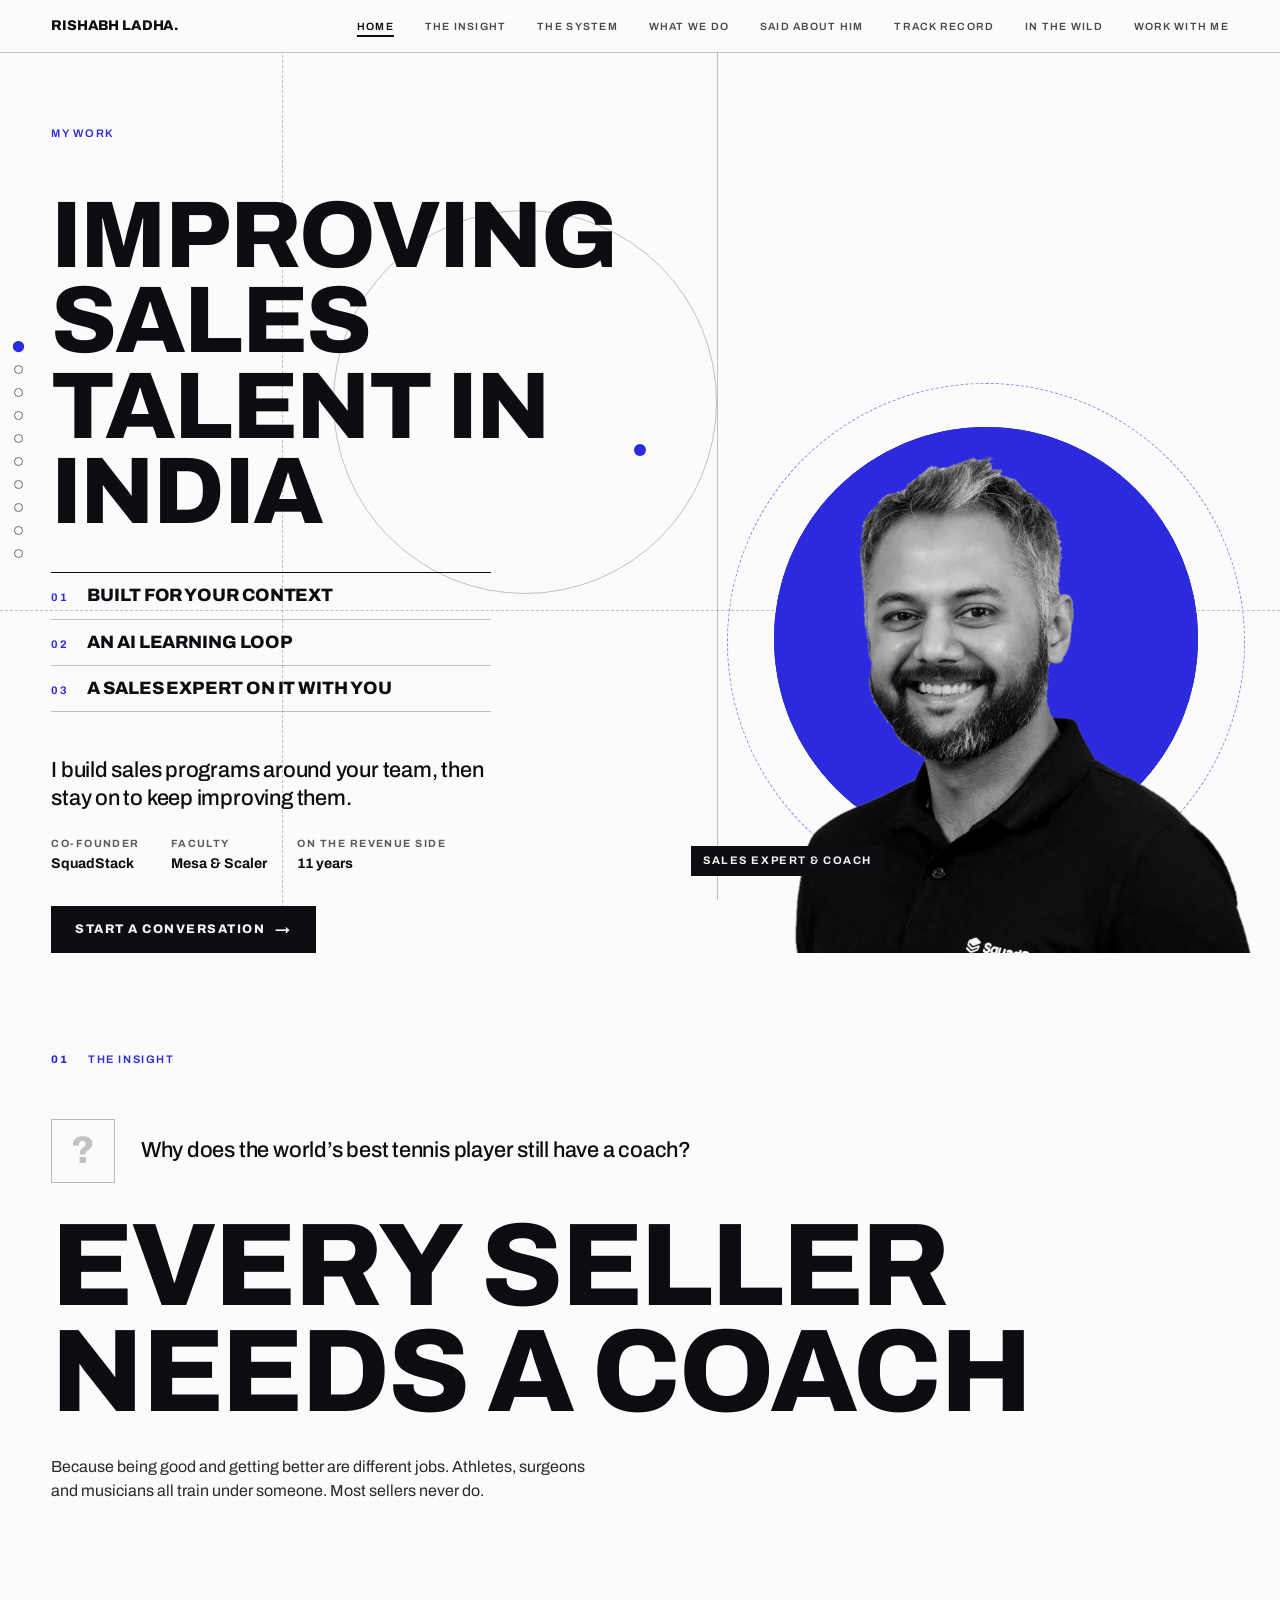
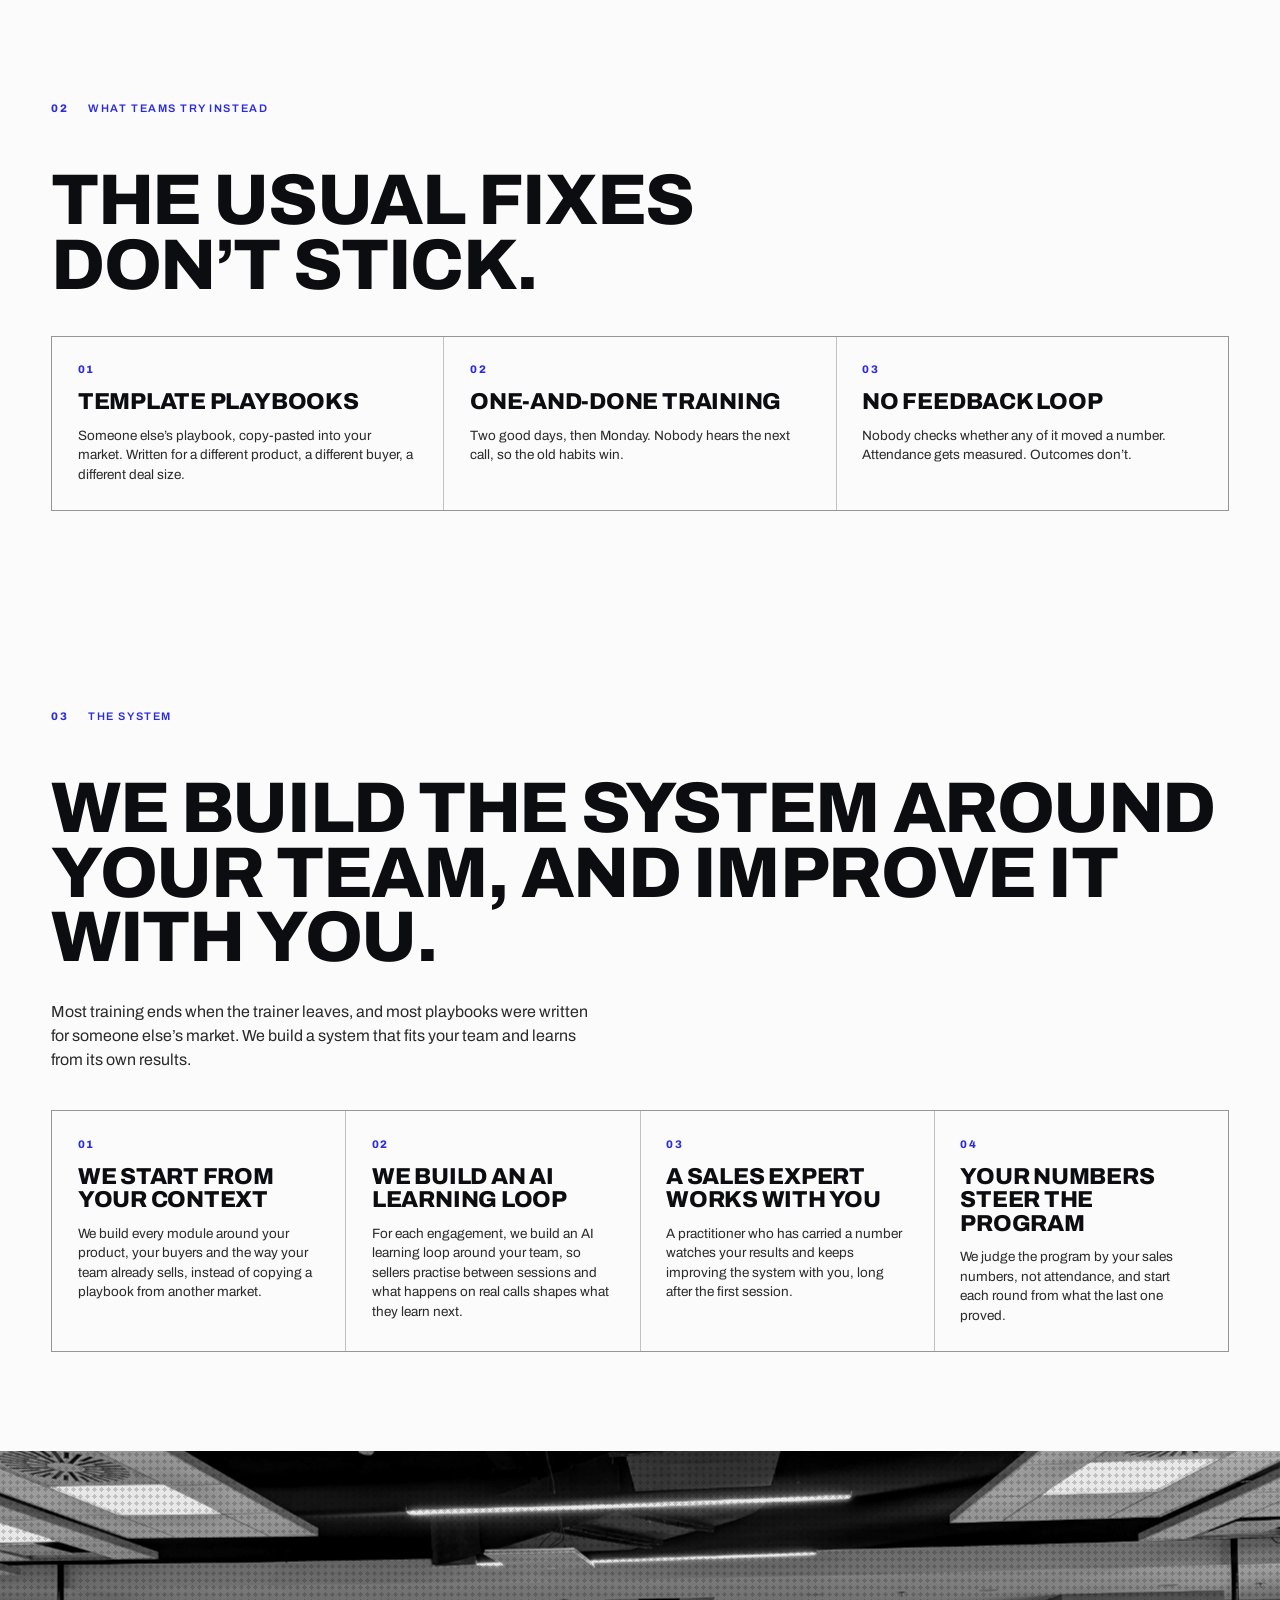
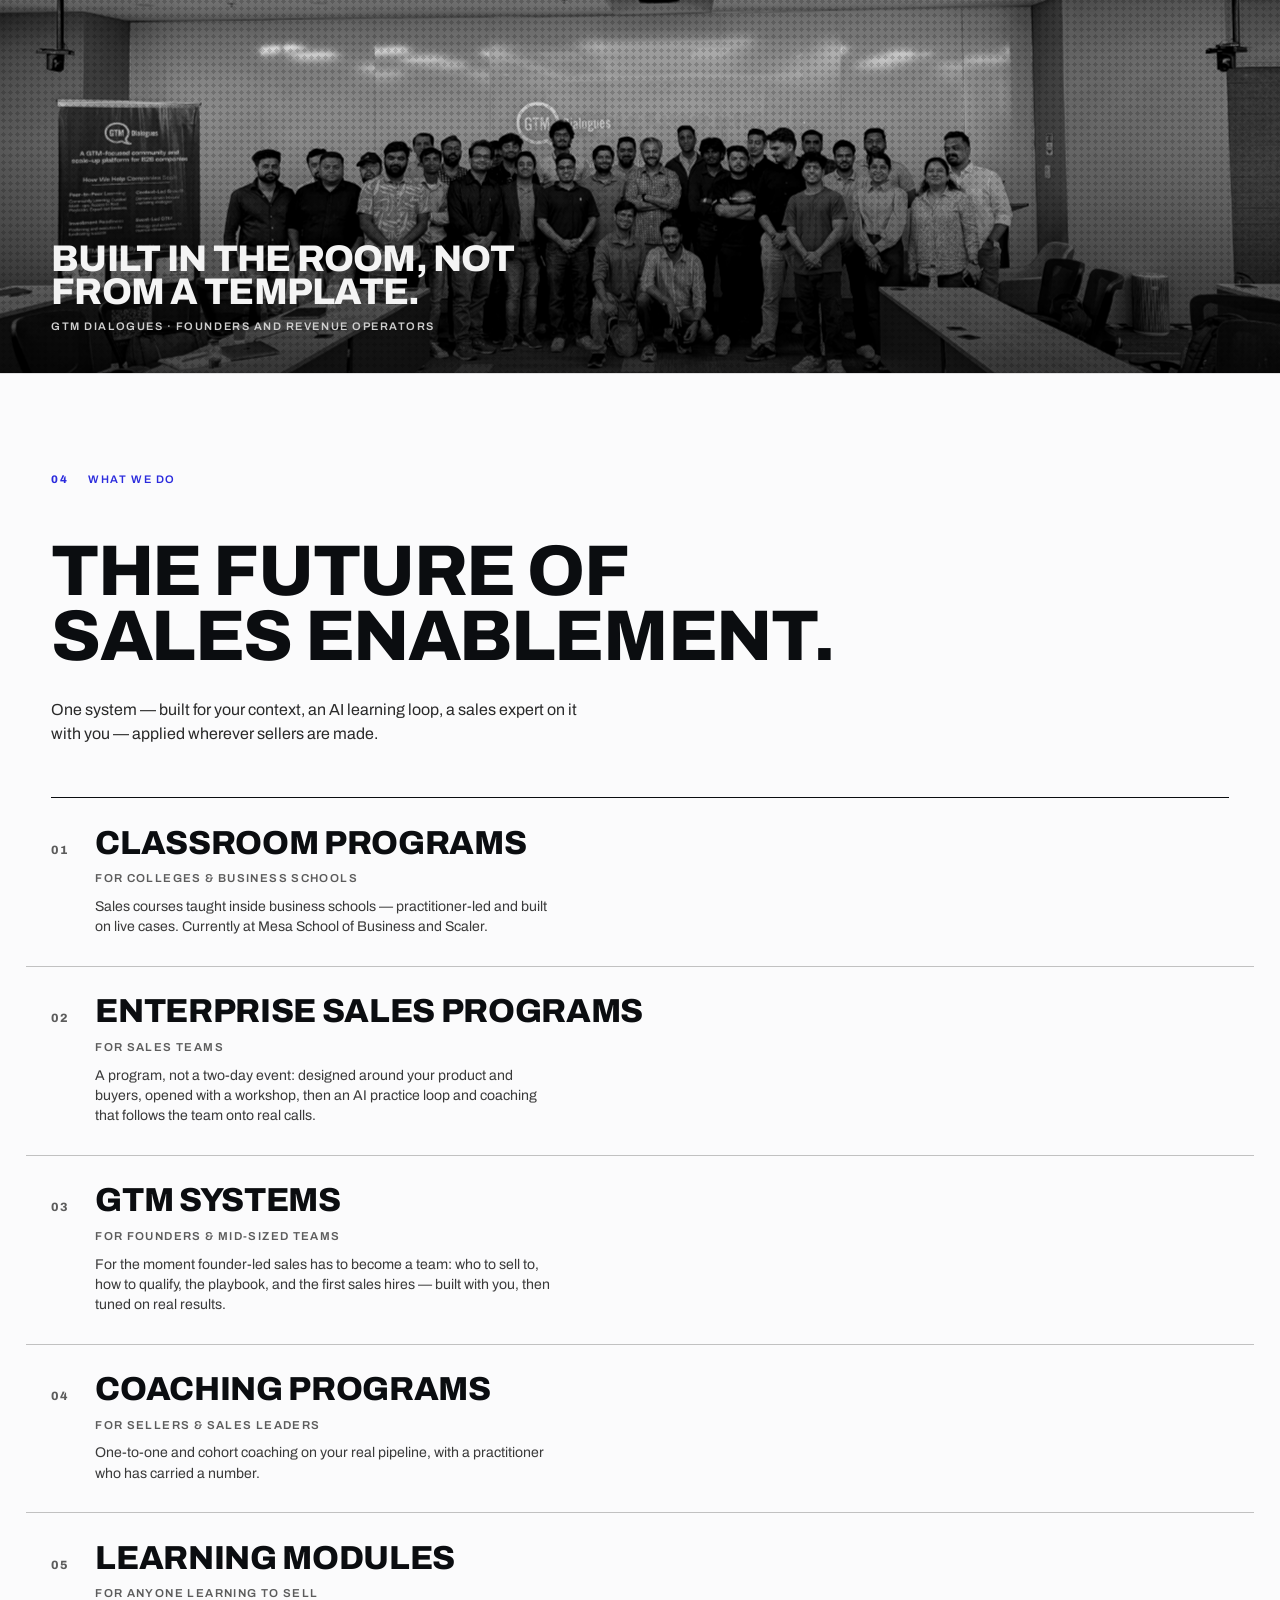
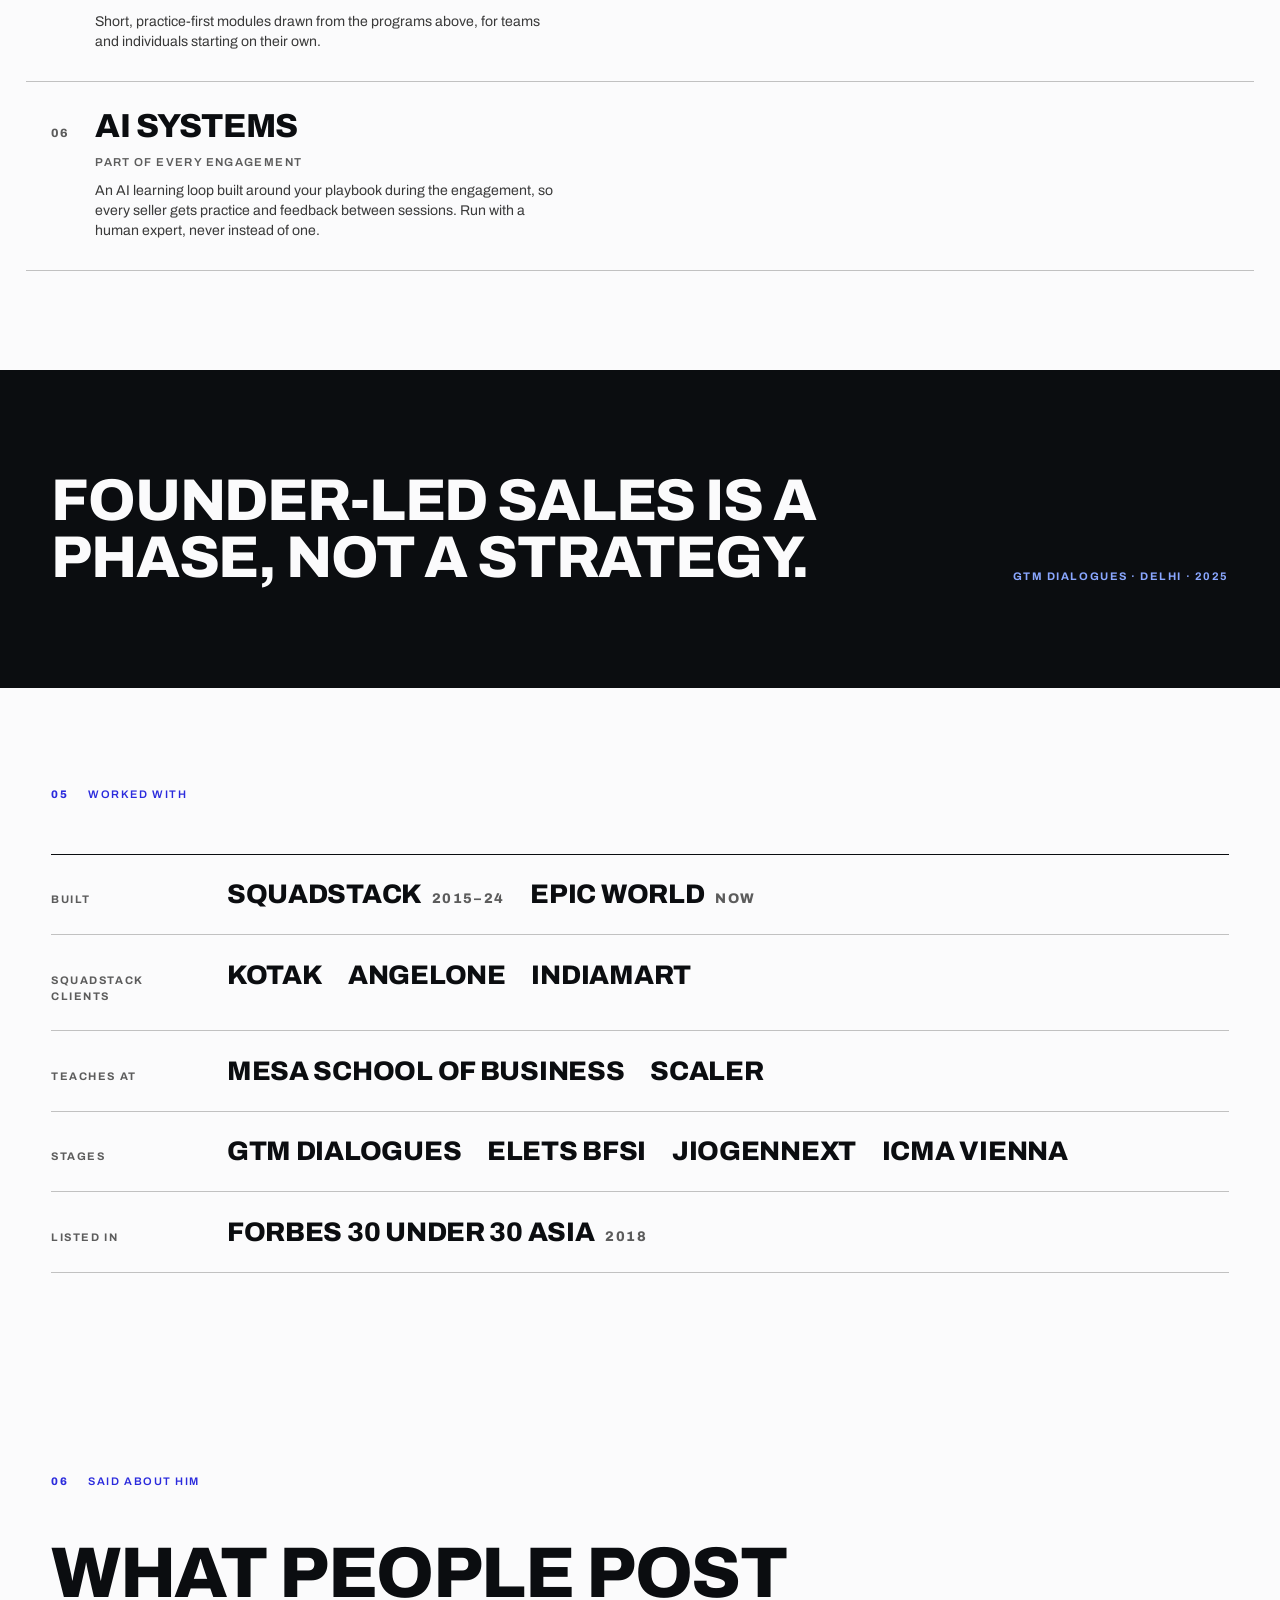
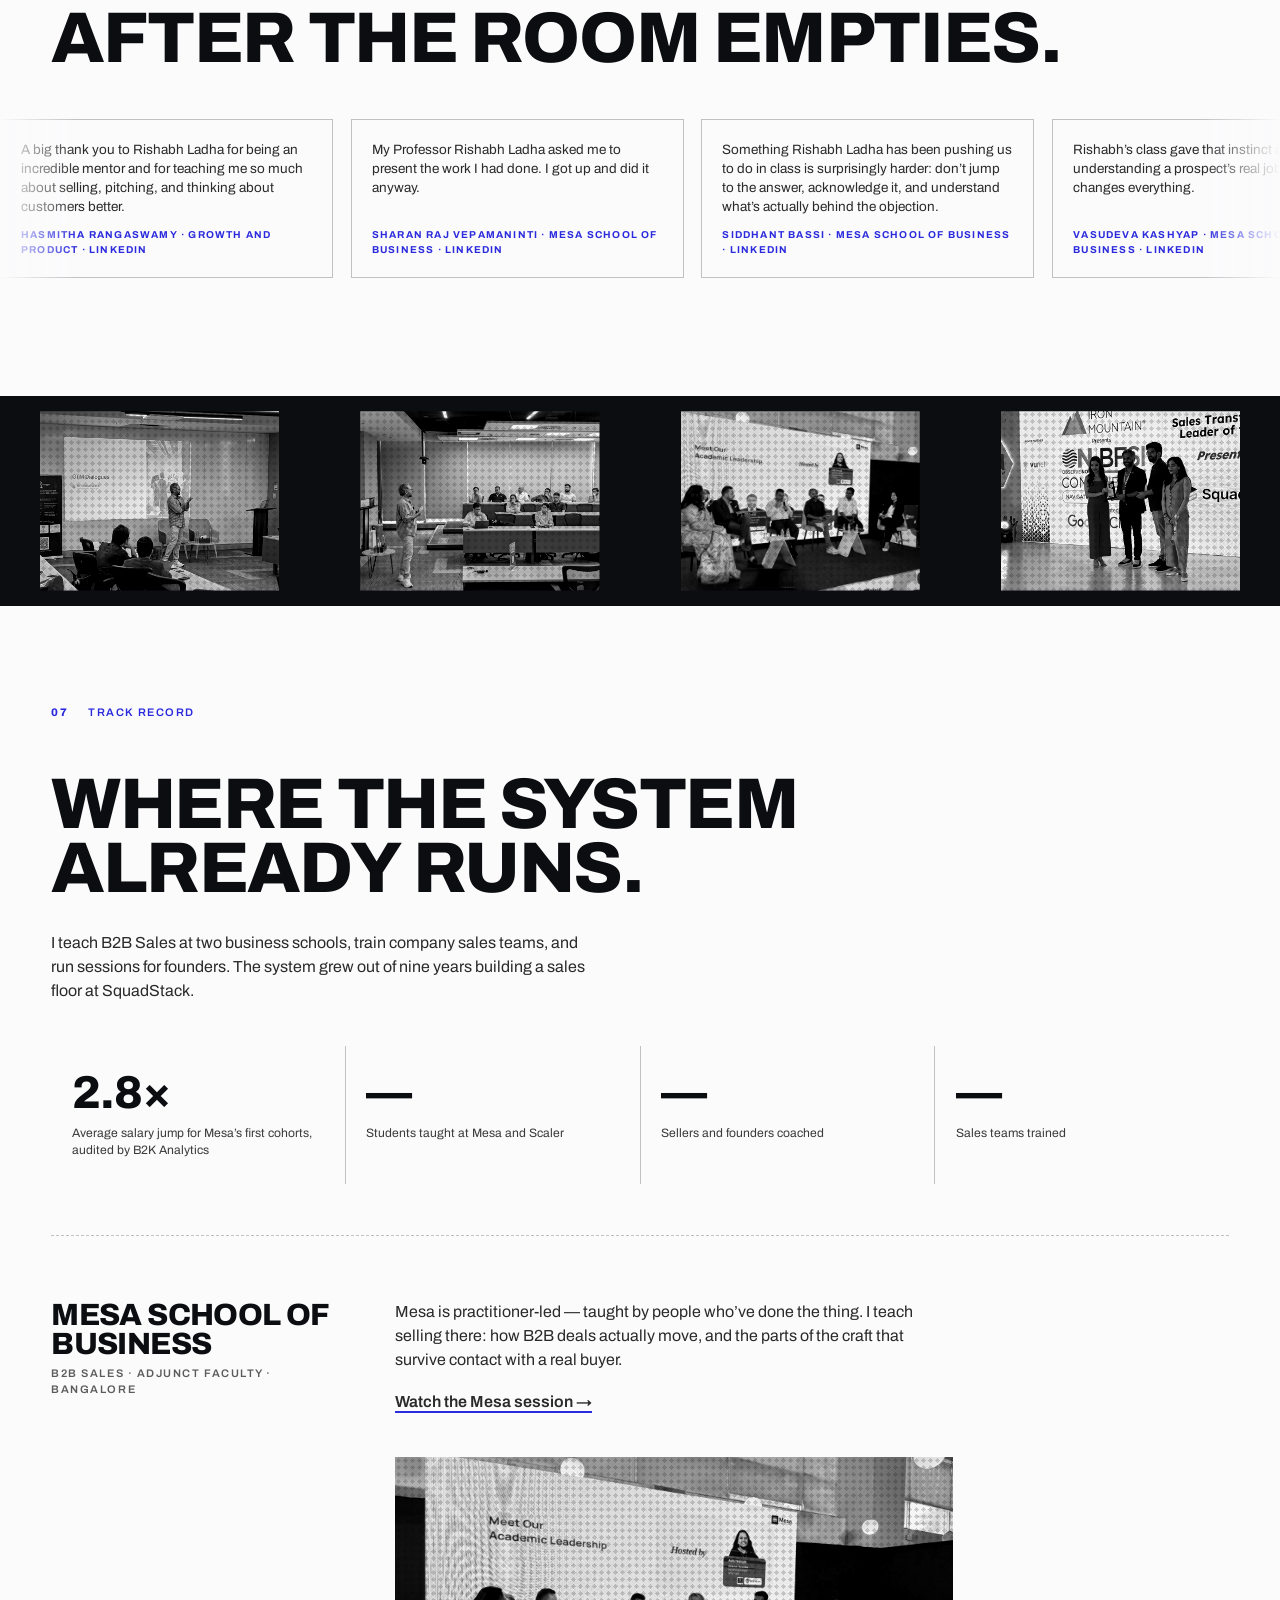
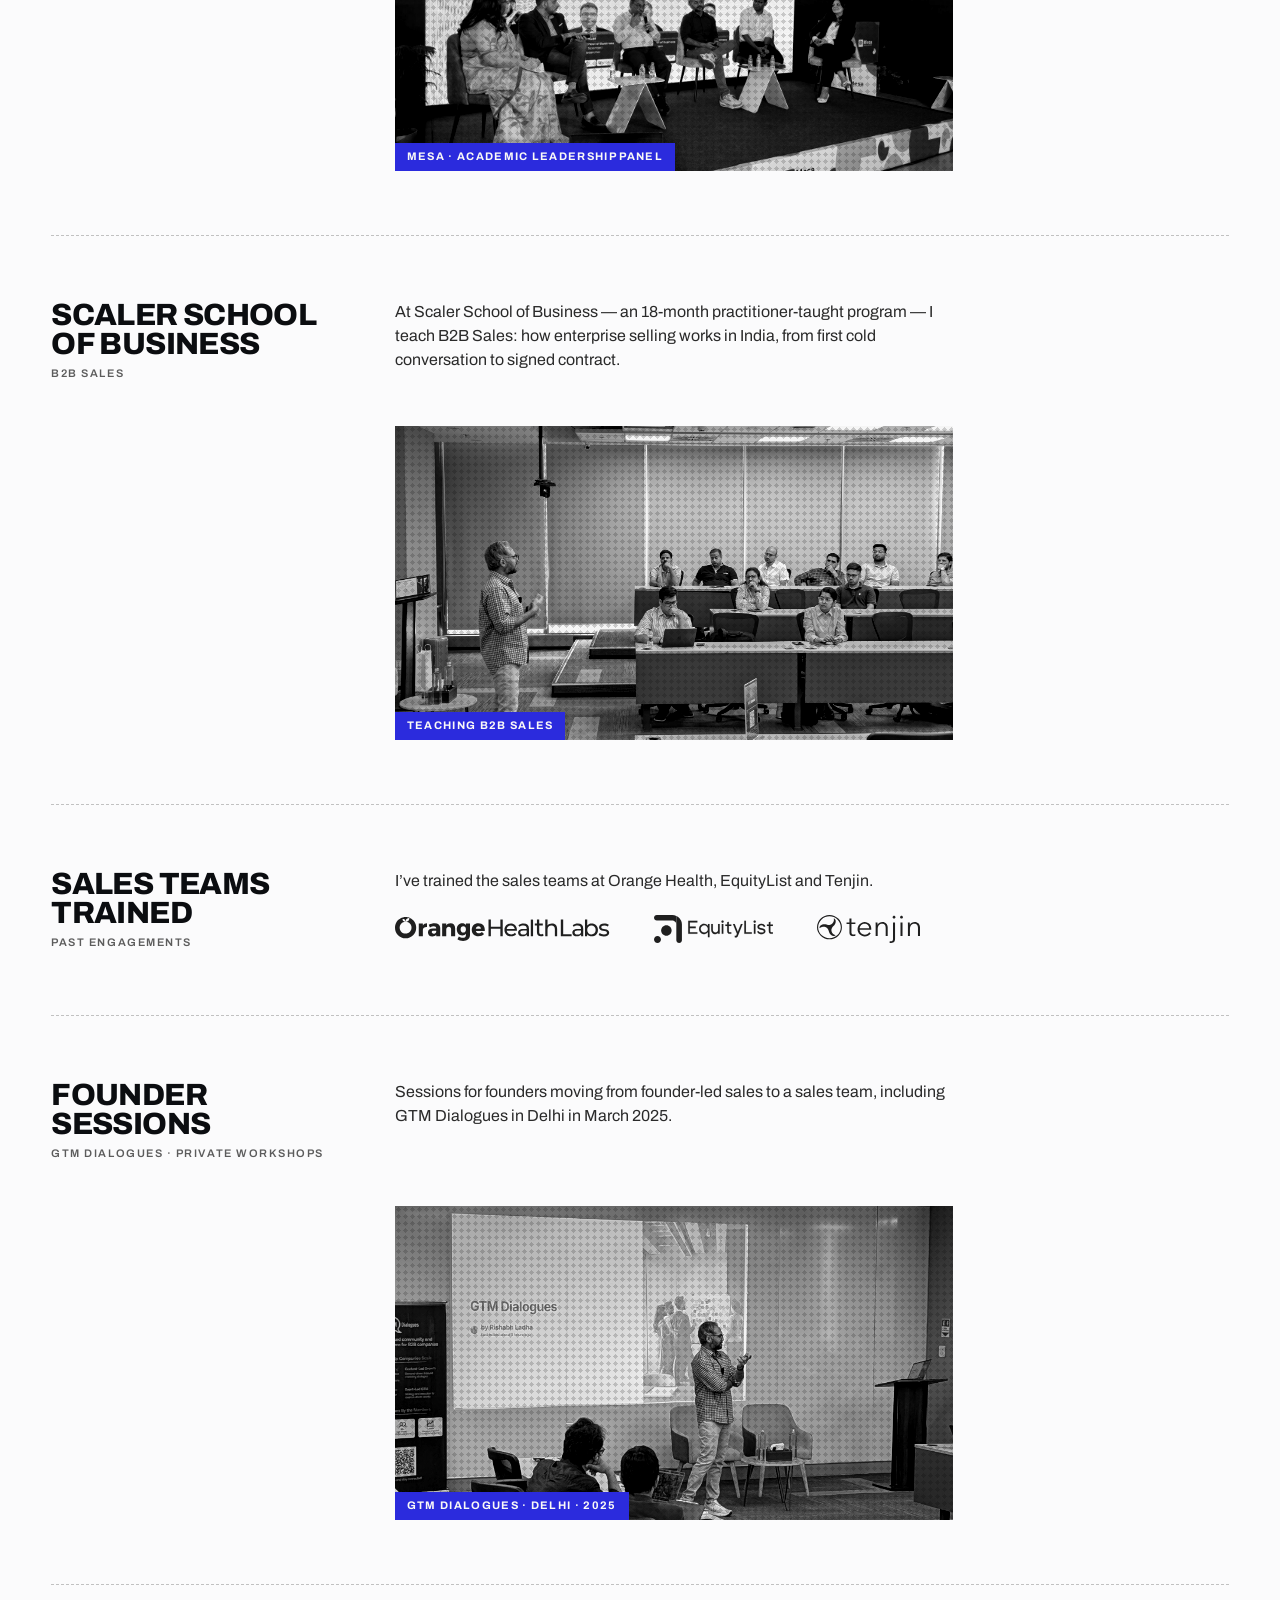
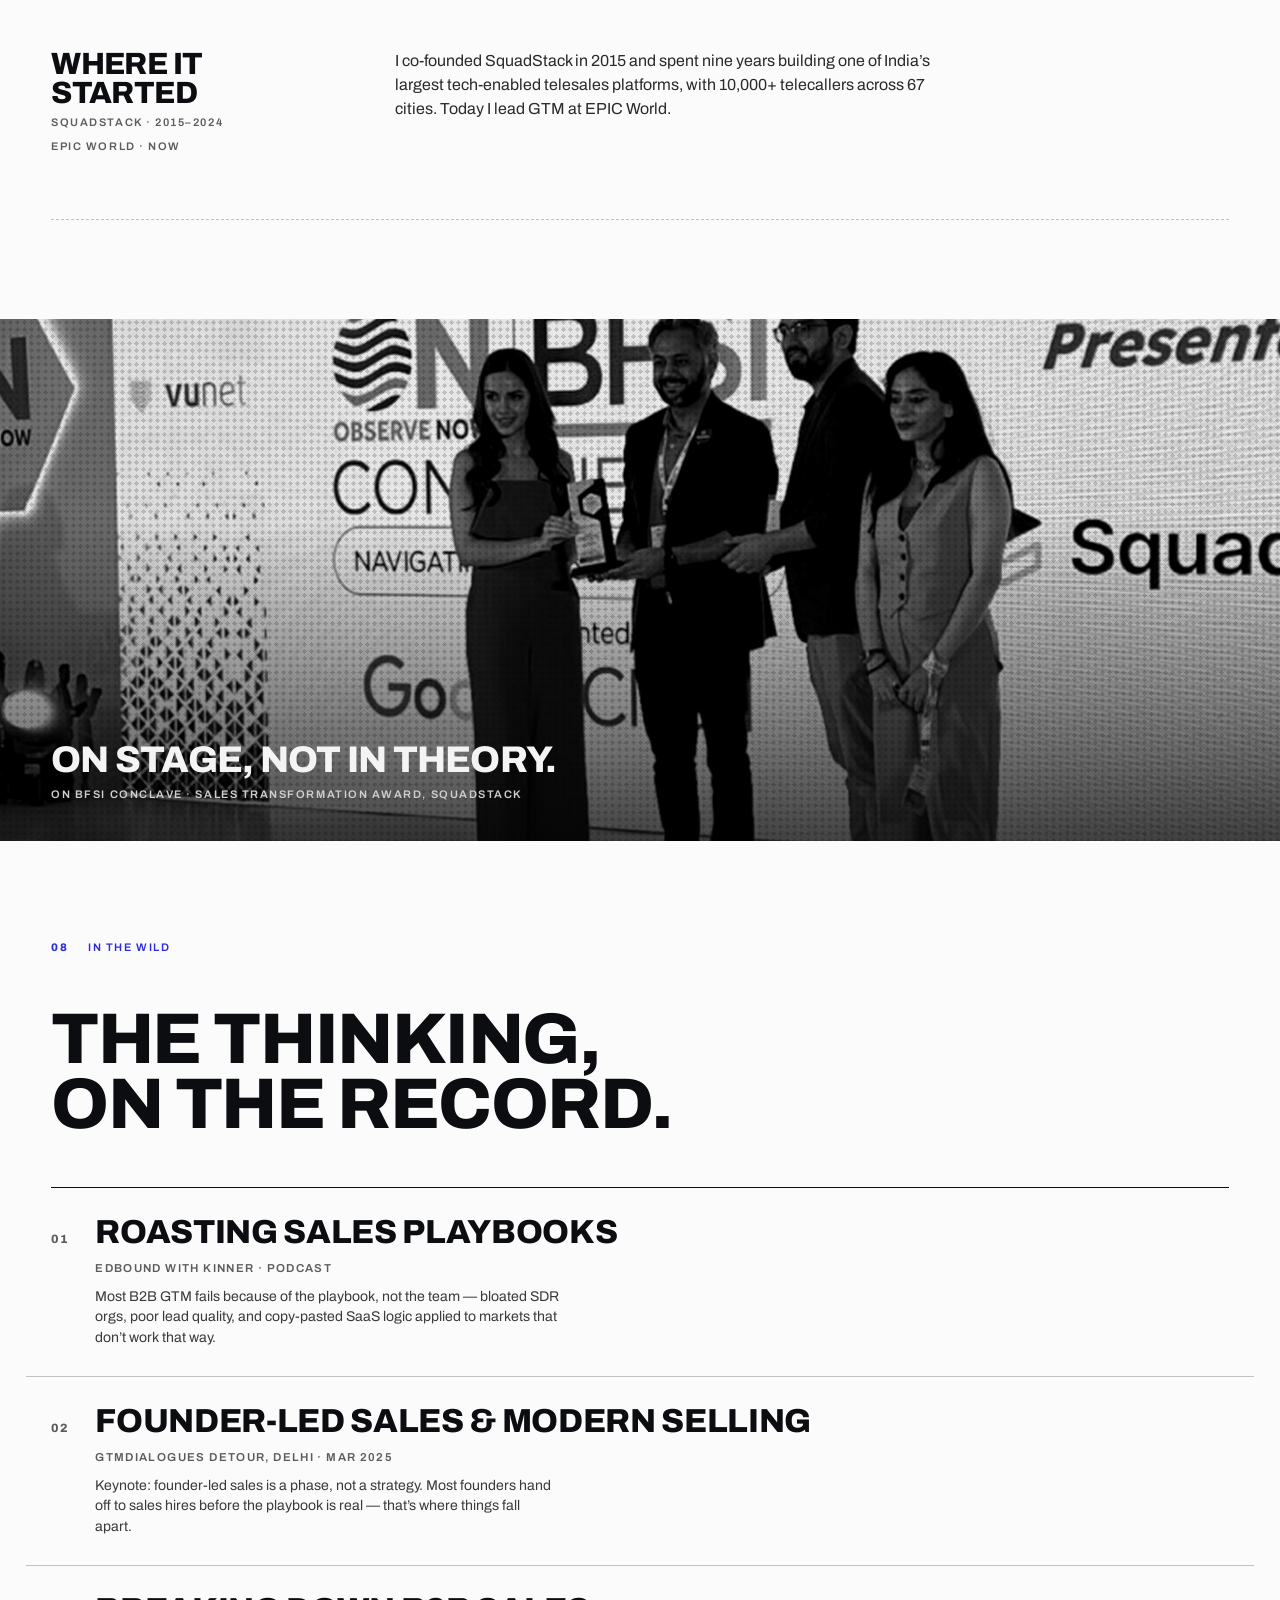
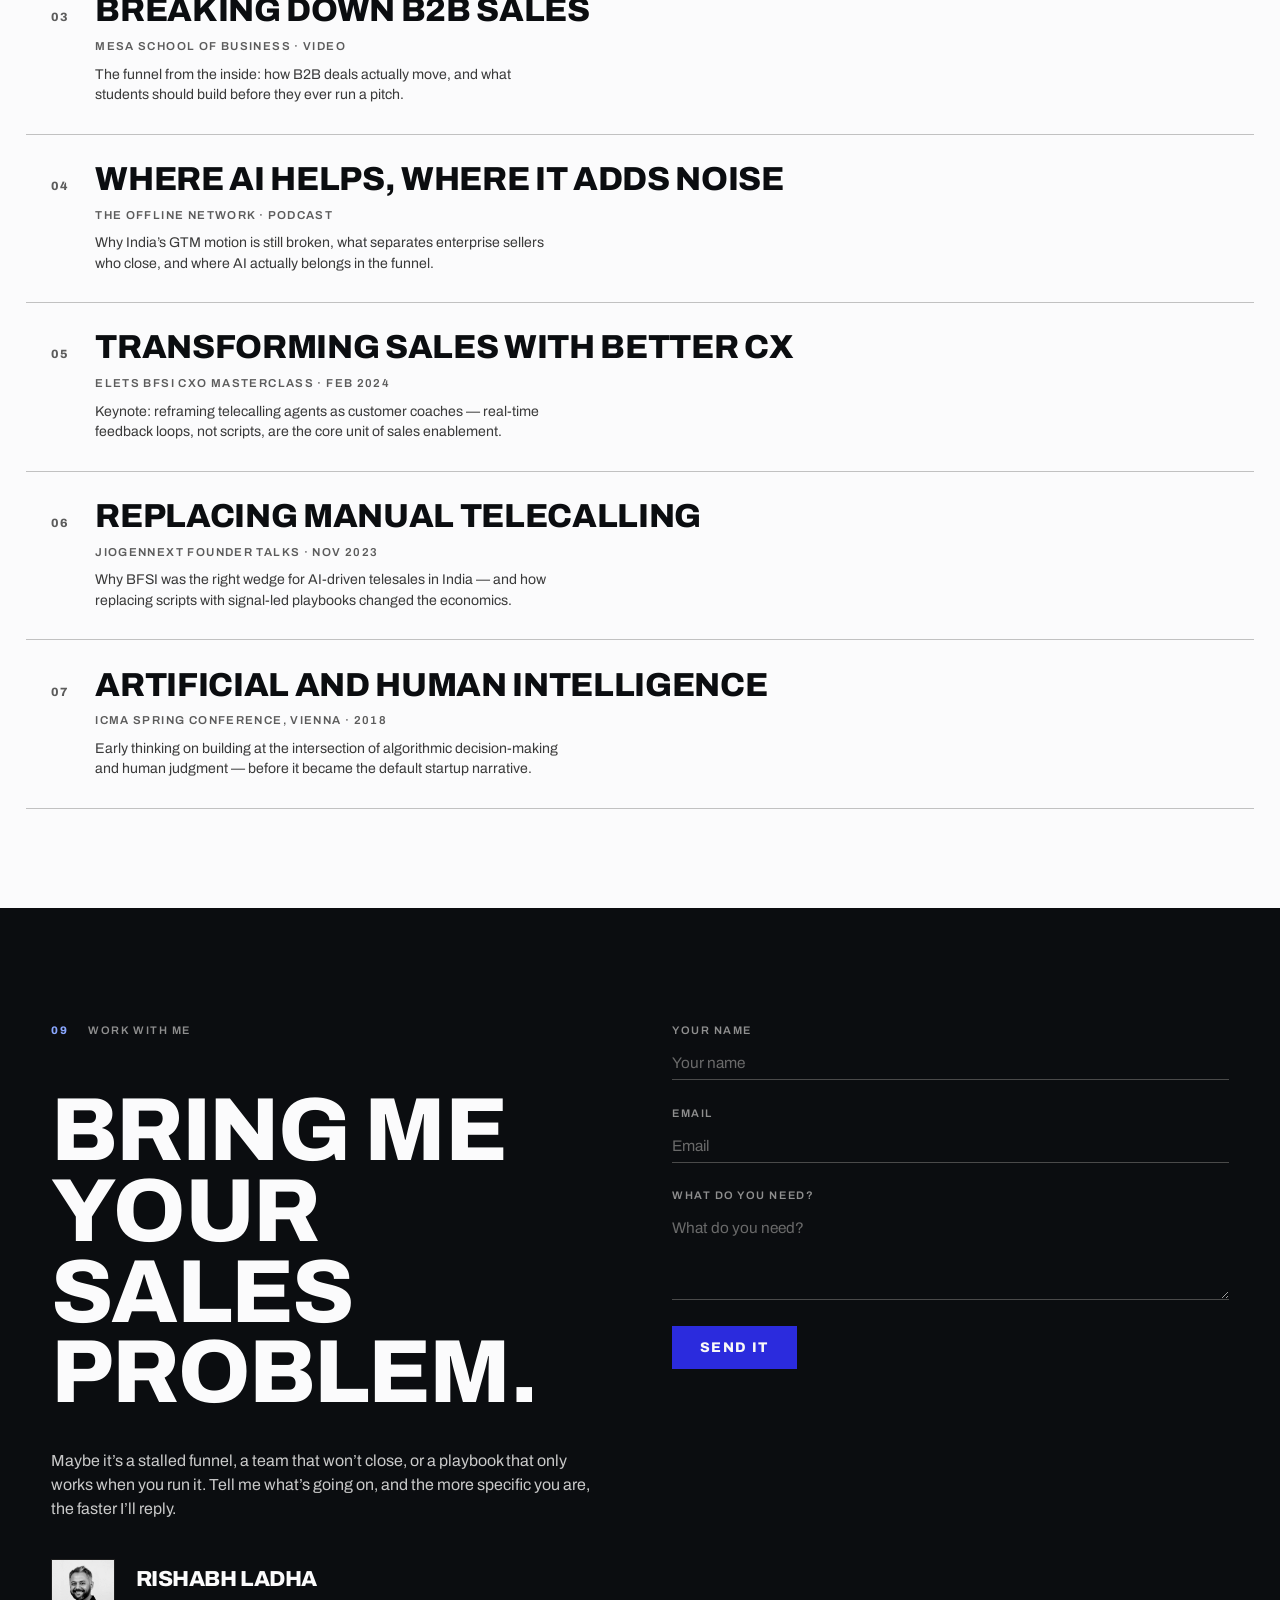
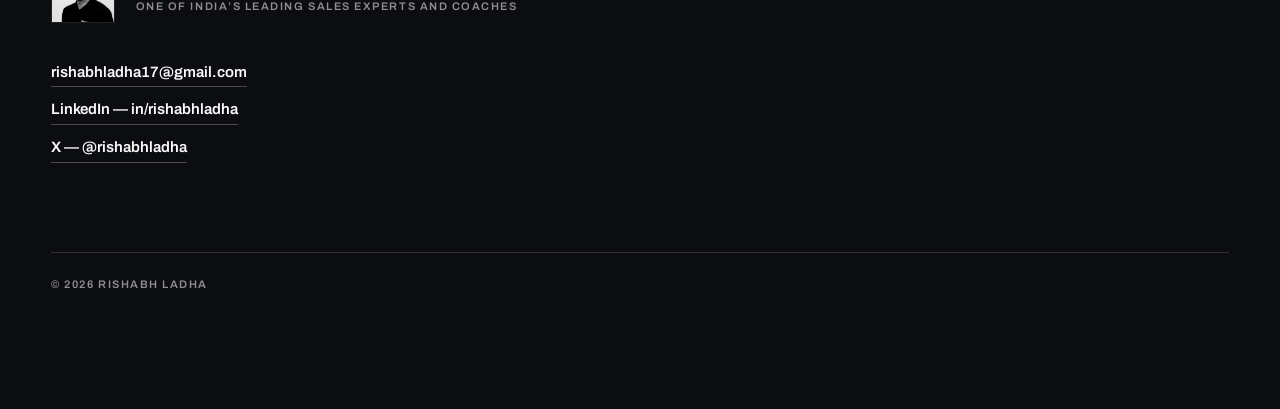
==== commit f1630381: "Restructure page copy around the insight-to-system narrative Reorder the page as insight, alternativ" ====
--- a/index.html
+++ b/index.html
@@ -3,9 +3,9 @@
 <meta charset="UTF-8">
 <meta name="viewport" content="width=device-width, initial-scale=1.0">
 <title>Rishabh Ladha</title>
-<meta name="description" content="Rishabh Ladha — one of India's leading sales experts and coaches. Co-founder of SquadStack, sales educator at Mesa School of Business and Scaler, available for sales assignments, coaching, and workshops.">
+<meta name="description" content="Rishabh Ladha builds sales programs around your team, with an AI learning loop and a sales expert who keeps improving them. Co-founder of SquadStack; teaches B2B Sales at Mesa and Scaler.">
 <meta property="og:title" content="Rishabh Ladha — Sales Expert &amp; Coach">
-<meta property="og:description" content="Co-founder of SquadStack. Sales educator at Mesa School of Business and Scaler. Sales assignments, coaching, and workshops.">
+<meta property="og:description" content="Rishabh Ladha builds sales programs around your team, with an AI learning loop and a sales expert who keeps improving them. Co-founder of SquadStack; teaches B2B Sales at Mesa and Scaler.">
 <meta property="og:image" content="https://rishabh-ladha-website.vercel.app/assets/images/rishabh-portrait.jpg">
 <meta property="og:type" content="website">
 <link rel="icon" type="image/svg+xml" href="favicon.svg">
@@ -21,19 +21,19 @@
 <a href="#home" class="nav__mark" data-cursor="Top">Rishabh Ladha.</a>
 <div class="nav__links">
 <a href="#home">Home</a>
+<a href="#insight">The insight</a>
+<a href="#system">The system</a>
+<a href="#what-we-do">What we do</a>
 <a href="#said">Said about him</a>
-<a href="#work">Work</a>
-<a href="#how">How I work</a>
-<a href="#coaching">Coaching</a>
-<a href="#teaching">Teaching</a>
+<a href="#work">Track record</a>
 <a href="#wild">In the wild</a>
-<a href="#who">About</a>
 <a href="#contact">Work with me</a>
 </div>
 </div></nav>
 <div class="rail" aria-label="Chapters"></div>
 
 <main>
+
 <!-- ================= HERO ================= -->
 <section class="hero" id="home" data-chapter="Home" data-screen-label="Hero — statement">
 <div class="bp" aria-hidden="true">
@@ -54,12 +54,12 @@
 <div class="chapter-head" data-rise><span class="note">My work</span></div>
 <h1 class="stmt stmt-xl" data-words>Improving sales talent in India</h1>
 <ol class="chain" data-stagger>
-<li><span>01</span>Coach the seller</li>
-<li><span>02</span>Codify the motion</li>
-<li><span>03</span>Leave it running without me</li>
+<li><span>01</span>Built for your context</li>
+<li><span>02</span>An AI learning loop</li>
+<li><span>03</span>A sales expert on it with you</li>
 </ol>
 <div class="hero__belief" data-rise>
-<p class="hero__lead">I build sales teams, then teach the people running them.</p>
+<p class="hero__lead">I build sales programs around your team, then stay on to keep improving them.</p>
 <ul class="creds">
 <li><b>Co-founder</b>SquadStack</li>
 <li><b>Faculty</b>Mesa &amp; Scaler</li>
@@ -71,24 +71,103 @@
 </div>
 </section>
 
+<!-- ================= 01 THE INSIGHT ================= -->
+<section class="shell chapter" id="insight" data-chapter="The insight" data-screen-label="Insight">
+<div class="chapter-head"><span class="num">01</span><span class="note">The insight</span></div>
+<div style="display:flex;gap:clamp(14px,2vw,28px);align-items:center" data-rise>
+<span class="glyph" aria-hidden="true">?</span>
+<p class="hero__lead">Why does the world&rsquo;s best tennis player still have a coach?</p>
+</div>
+<h2 class="stmt stmt-xl" style="margin-top:clamp(18px,2.4vw,32px)" data-words>Every seller needs a coach</h2>
+<p class="copy copy--wide" style="margin-top:clamp(18px,2.4vw,30px)" data-rise>Because being good and getting better are different jobs. Athletes, surgeons and musicians all train under someone. Most sellers never do.</p>
+</section>
+
+<!-- ================= 02 THE ALTERNATIVES ================= -->
+<section class="shell chapter" id="alternatives" data-chapter="The usual fixes" data-screen-label="Alternatives">
+<div class="chapter-head"><span class="num num--b">02</span><span class="note">What teams try instead</span></div>
+<h2 class="stmt stmt-lg" data-words>The usual fixes<br>don&rsquo;t stick.</h2>
+<div class="phases phases--3" data-stagger>
+<div class="phase"><span class="phase__n">01</span><h3>Template playbooks</h3><p>Someone else&rsquo;s playbook, copy-pasted into your market. Written for a different product, a different buyer, a different deal size.</p></div>
+<div class="phase"><span class="phase__n">02</span><h3>One-and-done training</h3><p>Two good days, then Monday. Nobody hears the next call, so the old habits win.</p></div>
+<div class="phase"><span class="phase__n">03</span><h3>No feedback loop</h3><p>Nobody checks whether any of it moved a number. Attendance gets measured. Outcomes don&rsquo;t.</p></div>
+</div>
+</section>
+
+<!-- ================= 03 THE SYSTEM (ideal outcome) ================= -->
+<section class="shell chapter" id="system" data-chapter="The system" data-screen-label="The system">
+<div class="chapter-head"><span class="num num--c">03</span><span class="note">The system</span></div>
+<h2 class="stmt stmt-lg" data-words>We build the system around your team, and improve it with you.</h2>
+<p class="copy copy--wide" style="margin-top:clamp(18px,2.4vw,30px)" data-rise>Most training ends when the trainer leaves, and most playbooks were written for someone else&rsquo;s market. We build a system that fits your team and learns from its own results.</p>
+<!-- The AI learning loop is built for each company inside an engagement. It is not a standalone product. -->
+<div class="phases" data-stagger>
+<div class="phase"><span class="phase__n">01</span><h3>We start from your context</h3><p>We build every module around your product, your buyers and the way your team already sells, instead of copying a playbook from another market.</p></div>
+<div class="phase"><span class="phase__n">02</span><h3>We build an AI learning loop</h3><p>For each engagement, we build an AI learning loop around your team, so sellers practise between sessions and what happens on real calls shapes what they learn next.</p></div>
+<div class="phase"><span class="phase__n">03</span><h3>A sales expert works with you</h3><p>A practitioner who has carried a number watches your results and keeps improving the system with you, long after the first session.</p></div>
+<div class="phase"><span class="phase__n">04</span><h3>Your numbers steer the program</h3><p>We judge the program by your sales numbers, not attendance, and start each round from what the last one proved.</p></div>
+</div>
+</section>
+
+<figure class="interlude shot" data-screen-label="Interlude — room">
+<img src="assets/images/gtmdialogues-room.jpg" data-zoom="0.06" alt="The full room of founders and operators at a GTM Dialogues session with Rishabh Ladha" loading="lazy">
+<div class="shot__over">
+<p class="stmt stmt-md">Built in the room, not from a template.</p>
+<span class="note">GTM Dialogues &middot; Founders and revenue operators</span>
+</div>
+</figure>
+
+<!-- ================= 04 WHAT WE DO (solution) ================= -->
+<section class="shell chapter" id="what-we-do" data-chapter="What we do" data-screen-label="What we do">
+<div class="chapter-head"><span class="num">04</span><span class="note">What we do</span></div>
+<h2 class="stmt stmt-lg" data-words>The future of<br>sales enablement.</h2>
+<p class="copy copy--wide" style="margin-top:clamp(18px,2.4vw,30px)" data-rise>One system &mdash; built for your context, an AI learning loop, a sales expert on it with you &mdash; applied wherever sellers are made.</p>
+<!-- All six offerings are live (each is a consulting engagement; the page doesn't need to say so).
+     Workshops appear only as a program kickoff: listed standalone they would contradict
+     "one-and-done training" in 02. Every AI mention carries its human expert. -->
+<div class="rows" style="margin-top:clamp(28px,4vw,56px)">
+<a class="row" href="#contact" data-cursor="Ask" data-rise>
+<div class="row__t"><span class="row__n">01</span><div><span class="row__h">Classroom programs</span><p class="row__m">For colleges &amp; business schools</p><p class="row__a">Sales courses taught inside business schools &mdash; practitioner-led and built on live cases. Currently at Mesa School of Business and Scaler.</p></div></div>
+</a>
+<a class="row" href="#contact" data-cursor="Ask" data-rise>
+<div class="row__t"><span class="row__n">02</span><div><span class="row__h">Enterprise sales programs</span><p class="row__m">For sales teams</p><p class="row__a">A program, not a two-day event: designed around your product and buyers, opened with a workshop, then an AI practice loop and coaching that follows the team onto real calls.</p></div></div>
+</a>
+<a class="row" href="#contact" data-cursor="Ask" data-rise>
+<div class="row__t"><span class="row__n">03</span><div><span class="row__h">GTM systems</span><p class="row__m">For founders &amp; mid-sized teams</p><p class="row__a">For the moment founder-led sales has to become a team: who to sell to, how to qualify, the playbook, and the first sales hires &mdash; built with you, then tuned on real results.</p></div></div>
+</a>
+<a class="row" href="#contact" data-cursor="Ask" data-rise>
+<div class="row__t"><span class="row__n">04</span><div><span class="row__h">Coaching programs</span><p class="row__m">For sellers &amp; sales leaders</p><p class="row__a">One-to-one and cohort coaching on your real pipeline, with a practitioner who has carried a number.</p></div></div>
+</a>
+<a class="row" href="#contact" data-cursor="Ask" data-rise>
+<div class="row__t"><span class="row__n">05</span><div><span class="row__h">Learning modules</span><p class="row__m">For anyone learning to sell</p><p class="row__a">Short, practice-first modules drawn from the programs above, for teams and individuals starting on their own.</p></div></div>
+</a>
+<a class="row" href="#contact" data-cursor="Ask" data-rise>
+<div class="row__t"><span class="row__n">06</span><div><span class="row__h">AI systems</span><p class="row__m">Part of every engagement</p><p class="row__a">An AI learning loop built around your playbook during the engagement, so every seller gets practice and feedback between sessions. Run with a human expert, never instead of one.</p></div></div>
+</a>
+</div>
+</section>
+
+<blockquote class="slab" data-screen-label="Pull quote">
+<div class="slab__in">
+<p data-words>Founder-led sales is a phase, not a strategy.</p>
+<cite>GTM Dialogues &middot; Delhi &middot; 2025</cite>
+</div>
+</blockquote>
+
 <!-- ================= WORKED WITH ================= -->
 <section class="shell chapter" id="brands" data-chapter="Worked with" data-screen-label="Worked with">
-<div class="chapter-head"><span class="num">01</span><span class="note">Worked with</span></div>
+<div class="chapter-head"><span class="num num--b">05</span><span class="note">Worked with</span></div>
 <div class="roster" data-stagger>
 <div class="roster__row"><span class="roster__k">Built</span><div class="roster__v"><b>SquadStack <span>2015&ndash;24</span></b><b>EPIC World <span>now</span></b></div></div>
+<div class="roster__row"><span class="roster__k">SquadStack clients</span><div class="roster__v"><b>Kotak</b><b>AngelOne</b><b>IndiaMART</b></div></div>
 <div class="roster__row"><span class="roster__k">Teaches at</span><div class="roster__v"><b>Mesa School of Business</b><b>Scaler</b></div></div>
-<div class="roster__row"><span class="roster__k">Backed by</span><div class="roster__v"><b>Bertelsmann India</b><b>Chiratae</b><b>Blume</b></div></div>
 <div class="roster__row"><span class="roster__k">Stages</span><div class="roster__v"><b>GTM Dialogues</b><b>Elets BFSI</b><b>JioGenNext</b><b>ICMA Vienna</b></div></div>
 <div class="roster__row"><span class="roster__k">Listed in</span><div class="roster__v"><b>Forbes 30 Under 30 Asia <span>2018</span></b></div></div>
 </div>
-<!-- [CONFIRM with Rishabh: (a) which CLIENT brands can be named — Founder Thesis publicly
-     cites Kotak, AngelOne and IndiaMART as SquadStack clients, unconfirmed by him, so no
-     client row is shown yet; (b) send logo files if he wants marks instead of wordmarks. -->
 </section>
 
 <!-- ================= SAID ABOUT HIM ================= -->
 <section class="chapter chapter--tight" id="said" data-chapter="Said about him" data-screen-label="Testimonials">
-<div class="shell"><div class="chapter-head"><span class="num">02</span><span class="note">Said about him</span></div>
+<div class="shell"><div class="chapter-head"><span class="num num--c">06</span><span class="note">Said about him</span></div>
+<!-- [PASTE later: 2–3 quotes from founders or sales leaders. All six below are Mesa-classroom voices.] -->
 <h2 class="stmt stmt-lg" data-words>What people post<br>after the room empties.</h2></div>
 <div class="ticker"><div class="ticker__t">
 <article class="said"><p>A big thank you to Rishabh Ladha for being an incredible mentor and for teaching me so much about selling, pitching, and thinking about customers better.</p><span class="said__src"><a href="https://www.linkedin.com/feed/update/urn:li:activity:7506620541953441792/" target="_blank" rel="noopener" data-cursor="Open">Hasmitha Rangaswamy &middot; Growth and Product &middot; LinkedIn</a></span></article>
@@ -114,20 +193,61 @@
 <figure class="shot" style="--i:3"><img src="assets/images/award-onbfsi.jpg" alt="" loading="lazy"></figure>
 </div>
 
-
-
-<!-- ================= THESIS + FIGURES ================= -->
-<section class="shell chapter" id="proof" data-chapter="Why it matters" data-screen-label="Thesis">
-<div class="chapter-head"><span class="num num--b">03</span><span class="note">Why it matters</span></div>
-<h2 class="stmt stmt-lg" data-words>Teams don&rsquo;t stall on effort. They stall on the playbook.</h2>
-<p class="copy copy--wide" style="margin-top:clamp(18px,2.4vw,30px)" data-rise>Bloated pipelines, scripts nobody believes, a motion that only works when the founder runs it. I fix the motion first, then the people running it &mdash; and leave both written down.</p>
+<!-- ================= 07 TRACK RECORD ================= -->
+<section class="shell chapter" id="work" data-chapter="Track record" data-screen-label="Track record">
+<div class="chapter-head"><span class="num">07</span><span class="note">Track record</span></div>
+<h2 class="stmt stmt-lg" data-words>Where the system<br>already runs.</h2>
+<p class="copy copy--wide" style="margin-top:clamp(18px,2.4vw,30px)" data-rise>I teach B2B Sales at two business schools, train company sales teams, and run sessions for founders. The system grew out of nine years building a sales floor at SquadStack.</p>
 <div class="figs" data-rise style="margin-top:clamp(28px,3.4vw,48px)">
-<div class="fig"><span class="fig__v" data-count="200" data-pre="&#8377;" data-post="Cr+">&#8377;200Cr+</span><span class="fig__l">Raised as co-founder of SquadStack, from Bertelsmann, Chiratae, Blume and others</span></div>
-<div class="fig"><span class="fig__v" data-count="10000" data-post="+">10,000+</span><span class="fig__l">Telecallers on the sales platform he built</span></div>
-<div class="fig"><span class="fig__v" data-count="67">67</span><span class="fig__l">Cities that platform ran across</span></div>
 <div class="fig"><span class="fig__v" data-count="2.8" data-post="&times;">2.8&times;</span><span class="fig__l">Average salary jump for Mesa&rsquo;s first cohorts, audited by B2K Analytics</span></div>
-</div>
-
+<!-- [PASTE later: the three figures below are placeholders. Fill each (and add data-count) or
+     remove it before launch — "—" must not ship.] -->
+<div class="fig"><span class="fig__v">&mdash;</span><span class="fig__l">Students taught at Mesa and Scaler</span></div>
+<div class="fig"><span class="fig__v">&mdash;</span><span class="fig__l">Sellers and founders coached</span></div>
+<div class="fig"><span class="fig__v">&mdash;</span><span class="fig__l">Sales teams trained</span></div>
+</div>
+<div style="margin-top:clamp(28px,4vw,56px)">
+<article class="entry entry--shot" id="teaching" data-rise>
+<div class="entry__k"><h3 class="stmt stmt-md">Mesa School of Business</h3><span class="note">B2B Sales &middot; Adjunct faculty &middot; Bangalore</span></div>
+<div class="entry__b">
+<p class="copy copy--wide">Mesa is practitioner-led &mdash; taught by people who&rsquo;ve done the thing. I teach selling there: how B2B deals actually move, and the parts of the craft that survive contact with a real buyer.</p>
+<p class="copy"><a class="link-u" href="https://www.youtube.com/watch?v=hy5hGFKIdEQ" target="_blank" rel="noopener" data-cursor="Watch">Watch the Mesa session &rarr;</a></p>
+</div>
+<figure class="shot entry__shot"><img src="assets/images/mesa-panel.jpg" alt="Rishabh Ladha on the academic leadership panel at Mesa School of Business" loading="lazy"><figcaption>Mesa &middot; Academic leadership panel</figcaption></figure>
+</article>
+<article class="entry entry--shot" data-rise>
+<div class="entry__k"><h3 class="stmt stmt-md">Scaler School of Business</h3><span class="note">B2B Sales</span></div>
+<div class="entry__b">
+<p class="copy copy--wide">At Scaler School of Business &mdash; an 18-month practitioner-taught program &mdash; I teach B2B Sales: how enterprise selling works in India, from first cold conversation to signed contract.</p>
+</div>
+<figure class="shot entry__shot"><img src="assets/images/classroom-session.jpg" alt="Rishabh Ladha teaching a full classroom of professionals" loading="lazy"><figcaption>Teaching B2B Sales</figcaption></figure>
+</article>
+<article class="entry" data-rise>
+<div class="entry__k"><h3 class="stmt stmt-md">Sales teams trained</h3><span class="note">Past engagements</span></div>
+<div class="entry__b">
+<p class="copy copy--wide">I&rsquo;ve trained the sales teams at Orange Health, EquityList and Tenjin.</p>
+<!-- Logos are the companies' own files from their websites (saved 2026-09-23), shown in black. -->
+<div class="logos">
+<img src="assets/images/logos/orange-health.svg" alt="Orange Health" width="234" height="26" style="--h:.85">
+<img src="assets/images/logos/equitylist.svg" alt="EquityList" width="1318" height="310">
+<img src="assets/images/logos/tenjin.svg" alt="Tenjin" width="110" height="30">
+</div>
+</div>
+</article>
+<article class="entry entry--shot" data-rise>
+<div class="entry__k"><h3 class="stmt stmt-md">Founder sessions</h3><span class="note">GTM Dialogues &middot; Private workshops</span></div>
+<div class="entry__b">
+<p class="copy copy--wide">Sessions for founders moving from founder-led sales to a sales team, including GTM Dialogues in Delhi in March 2025.</p>
+</div>
+<figure class="shot entry__shot"><img src="assets/images/gtmdialogues-talk.jpg" alt="Rishabh Ladha presenting his GTM Dialogues session to a room of founders" loading="lazy"><figcaption>GTM Dialogues &middot; Delhi &middot; 2025</figcaption></figure>
+</article>
+<article class="entry" data-rise>
+<div class="entry__k"><h3 class="stmt stmt-md">Where it started</h3><span class="note">SquadStack &middot; 2015&ndash;2024</span><span class="note">EPIC World &middot; Now</span></div>
+<div class="entry__b">
+<p class="copy copy--wide">I co-founded SquadStack in 2015 and spent nine years building one of India&rsquo;s largest tech-enabled telesales platforms, with 10,000+ telecallers across 67 cities. Today I lead GTM at EPIC World.</p>
+</div>
+</article>
+</div>
 </section>
 
 <figure class="interlude shot" data-screen-label="Interlude — award">
@@ -138,124 +258,9 @@
 </div>
 </figure>
 
-<!-- ================= WORK ================= -->
-<section class="shell chapter" id="work" data-chapter="Work" data-screen-label="Work">
-<div class="chapter-head"><span class="num num--c">04</span><span class="note">Work</span></div>
-<h2 class="stmt stmt-lg" data-words>Nine years selling.<br>Then teaching it.</h2>
-<div style="margin-top:clamp(28px,4vw,56px)">
-<article class="entry entry--shot" data-rise>
-<div class="entry__k">
-<h3 class="stmt stmt-md">SquadStack</h3>
-<span class="note">Co-founder &amp; Chief Business Officer</span>
-<span class="note">2015&ndash;2024</span>
-</div>
-<div class="entry__b">
-<p class="copy copy--wide">I co-founded SquadStack in 2015 and spent nine years on the revenue side, building it into one of India&rsquo;s largest tech-enabled telesales platforms: 10,000+ telecallers across 67 cities, running enterprise sales motions across BFSI and beyond. We raised &#8377;200Cr+ &mdash; Series B led by Bertelsmann India, with Chiratae and Blume &mdash; and the founding team made Forbes 30 Under 30 Asia 2018.</p>
-<!-- [CONFIRM with Rishabh: internal numbers he's comfortable publishing — revenue
-     generated, team size, representative deal sizes, named clients (Founder Thesis
-     publicly cites Kotak, AngelOne, IndiaMART as SquadStack clients — confirm before
-     naming them here).] -->
-<div class="tags"><span>Bertelsmann India</span><span>Chiratae Ventures</span><span>Blume Ventures</span><span>Forbes 30 Under 30 Asia</span></div>
-</div>
-<figure class="shot entry__shot"><img src="assets/images/keynote-bfsi-cxo.jpg" alt="Rishabh Ladha at the Elets BFSI CXO Masterclass inaugural lamp lighting" loading="lazy"><figcaption>BFSI CXO Masterclass &middot; 2024</figcaption></figure>
-</article>
-<!-- [CONFIRM with Rishabh: the pivot story — why he left SquadStack after nine years and
-     the through-line to EPIC and to coaching. His public departure post is the starting point.] -->
-<article class="entry" data-rise>
-<div class="entry__k">
-<h3 class="stmt stmt-md">EPIC World</h3>
-<span class="note">Head of GTM &middot; Now</span>
-</div>
-<div class="entry__b">
-<p class="copy copy--wide">Leading GTM at EPIC World, built on the principles of Elevar Equity for India&rsquo;s ~250 million entrepreneurial households. With Morningstar Indexes, EPIC launched the EHI Index in 2025: 34 listed companies, ~$115Bn market cap at launch.</p>
-<!-- [CONFIRM with Rishabh: what Head of GTM means day-to-day at EPIC, and whether EPIC
-     has restrictions on what he can publish about the role.] -->
-</div>
-</article>
-</div>
-</section>
-
-<!-- ================= HOW I WORK ================= -->
-<section class="shell chapter" id="how" data-chapter="How I work" data-screen-label="How I work">
-<div class="chapter-head"><span class="num">05</span><span class="note">How I work</span></div>
-<h2 class="stmt stmt-lg" data-words>Four phases, then I&rsquo;m out of the room.</h2>
-<!-- [CONFIRM with Rishabh: these four phases are written from the offer line he approved
-     (coach the seller → codify the motion → leave it running without me). Wording, phase
-     count and what happens in each are his to correct — especially anything implying
-     duration, pricing or deliverables, which are deliberately absent. -->
-<div class="phases" data-stagger>
-<div class="phase"><span class="phase__n">01</span><h3>Sit in</h3><p>I listen to live calls and read the pipeline before changing anything. The problem is usually earlier in the funnel than the team thinks.</p></div>
-<div class="phase"><span class="phase__n">02</span><h3>Coach the seller</h3><p>Work with the people actually selling &mdash; on real deals, in real conversations, not role-play.</p></div>
-<div class="phase"><span class="phase__n">03</span><h3>Codify the motion</h3><p>What works gets written down as a playbook the team can run without me: qualification, objections, pricing conversations.</p></div>
-<div class="phase"><span class="phase__n">04</span><h3>Hand it over</h3><p>The playbook belongs to your team, and holds whether I&rsquo;m in the room or not.</p></div>
-</div>
-</section>
-
-<blockquote class="slab" data-screen-label="Pull quote">
-<div class="slab__in">
-<p data-words>Founder-led sales is a phase, not a strategy.</p>
-<cite>GTM Dialogues &middot; Delhi &middot; 2025</cite>
-</div>
-</blockquote>
-
-<!-- ================= COACHING ================= -->
-<section class="shell chapter" id="coaching" data-chapter="Coaching" data-screen-label="Coaching">
-<div class="chapter-head"><span class="num num--c">06</span><span class="note">Coaching</span></div>
-<h2 class="stmt stmt-xl" data-words>Every seller needs a coach</h2>
-<div style="display:flex;gap:clamp(18px,3vw,48px);align-items:flex-start;margin-top:clamp(22px,3vw,40px)" data-rise>
-<span class="glyph" aria-hidden="true">?</span>
-<p class="copy copy--wide">Most founders hand off before the playbook is real, and most teams run a motion nobody wrote down. I coach the people doing the selling, then codify what works so it survives without me in the room.</p>
-</div>
-<div style="margin-top:clamp(28px,4vw,56px)">
-<article class="entry entry--shot" data-rise>
-<div class="entry__k"><h3 class="stmt stmt-md">Private workshops</h3><span class="note">For companies and founders</span></div>
-<div class="entry__b">
-<p class="copy copy--wide">Workshops for sales teams, and founder coaching for the founder-led-sales phase &mdash; before the hand-off, not after.</p>
-<!-- [CONFIRM with Rishabh: that he wants the private-workshops offer public.] -->
-<p class="copy"><a class="link-u" href="#contact" data-cursor="Write">Work with me &rarr;</a></p>
-</div>
-<figure class="shot entry__shot"><img src="assets/images/gtmdialogues-talk.jpg" alt="Rishabh Ladha presenting his GTM Dialogues session to a room of founders" loading="lazy"><figcaption>GTM Dialogues &middot; Workshop</figcaption></figure>
-</article>
-</div>
-</section>
-
-<!-- ================= TEACHING ================= -->
-<section class="shell chapter" id="teaching" data-chapter="Teaching" data-screen-label="Teaching">
-<div class="bp" aria-hidden="true"><i class="dash-v" style="left:78%"></i></div>
-<div class="chapter-head"><span class="num num--b">07</span><span class="note">Teaching</span></div>
-<h2 class="stmt stmt-lg" data-words>Codified thinking,<br>taught to people<br>who&rsquo;ll use it.</h2>
-<div style="margin-top:clamp(28px,4vw,56px)">
-<article class="entry entry--shot" data-rise>
-<div class="entry__k"><h3 class="stmt stmt-md">Mesa School of Business</h3><span class="note">Adjunct faculty &middot; Bangalore</span></div>
-<div class="entry__b">
-<p class="copy copy--wide">Mesa is practitioner-led &mdash; taught by people who&rsquo;ve done the thing. I teach selling there: how B2B deals actually move, and the parts of the craft that survive contact with a real buyer.</p>
-<!-- [CONFIRM with Rishabh: exact course name, class size, session count, elective vs core.] -->
-<p class="copy"><a class="link-u" href="https://www.youtube.com/watch?v=hy5hGFKIdEQ" target="_blank" rel="noopener" data-cursor="Watch">Watch the Mesa session &rarr;</a></p>
-</div>
-<figure class="shot entry__shot"><img src="assets/images/mesa-panel.jpg" alt="Rishabh Ladha on the academic leadership panel at Mesa School of Business" loading="lazy"><figcaption>Mesa &middot; Academic leadership panel</figcaption></figure>
-</article>
-<article class="entry entry--shot" data-rise>
-<div class="entry__k"><h3 class="stmt stmt-md">Scaler</h3><span class="note">Scaler School of Business</span></div>
-<div class="entry__b">
-<p class="copy copy--wide">At Scaler School of Business &mdash; an 18-month practitioner-taught program &mdash; I run the sales and GTM module: how enterprise selling works in India, from first cold conversation to signed contract.</p>
-<!-- [CONFIRM with Rishabh: exact program/module name, format, and whether the engagement is current.] -->
-</div>
-<figure class="shot entry__shot"><img src="assets/images/classroom-session.jpg" alt="Rishabh Ladha teaching a full classroom of professionals" loading="lazy"><figcaption>Teaching the sales module</figcaption></figure>
-</article>
-</div>
-</section>
-
-<figure class="interlude shot" data-screen-label="Interlude — room">
-<img src="assets/images/gtmdialogues-room.jpg" data-zoom="0.06" alt="The full room of founders and operators at a GTM Dialogues session with Rishabh Ladha" loading="lazy">
-<div class="shot__over">
-<p class="stmt stmt-md">The room is the proof.</p>
-<span class="note">GTM Dialogues &middot; Founders and revenue operators</span>
-</div>
-</figure>
-
 <!-- ================= IN THE WILD ================= -->
 <section class="shell chapter" id="wild" data-chapter="In the wild" data-screen-label="In the wild">
-<div class="chapter-head"><span class="num num--c">08</span><span class="note">In the wild</span></div>
+<div class="chapter-head"><span class="num num--b">08</span><span class="note">In the wild</span></div>
 <h2 class="stmt stmt-lg" data-words>The thinking,<br>on the record.</h2>
 <div class="rows" style="margin-top:clamp(28px,4vw,56px)">
 <a class="row" href="https://www.edbound.ai/blog/rishabh-ladha" target="_blank" rel="noopener" data-cursor="Listen" data-rise>
@@ -286,35 +291,17 @@
 </main>
 
 
-<!-- ================= ABOUT ================= -->
-<section class="shell chapter" id="who" data-chapter="About" data-screen-label="About">
-<div class="bp" aria-hidden="true"><i class="dash-h" style="top:82%"></i></div>
-<div class="chapter-head"><span class="num num--b">09</span><span class="note">About</span></div>
-<div class="hero__intro" data-rise>
-<img class="hero__thumb" src="assets/images/rishabh-portrait.jpg" alt="Rishabh Ladha" width="884" height="822">
-<div class="hero__copy">
-<h2 class="stmt stmt-sm">Hi there, I&rsquo;m Rishabh Ladha.</h2>
-<p class="lead dim">One of India&rsquo;s leading sales experts and coaches.</p>
-</div>
-</div>
-<div style="display:flex;flex-wrap:wrap;gap:clamp(18px,3vw,56px);margin-top:clamp(24px,3vw,44px)" data-rise>
-<p class="copy copy--wide">I built one of India&rsquo;s largest tech-enabled telesales platforms, raised &#8377;200Cr+ from Bertelsmann, Chiratae, Blume and others, and turned what worked into courses, workshops, and hands-on sales assignments. Currently Head of GTM at EPIC World.</p>
-<div style="display:flex;flex-direction:column;gap:8px">
-<span class="note brk">Co-founder, SquadStack &middot; 2015&ndash;2024</span>
-<span class="note brk">Head of GTM, EPIC World</span>
-<span class="note brk">Faculty, Mesa &amp; Scaler</span>
-</div>
-</div>
-<div class="hero__name stmt" data-rise>Rishabh Ladha</div>
-</section>
-
-<!-- ================= CONTACT ================= -->
-<section class="end" id="contact" data-chapter="Contact" data-screen-label="Contact">
+<!-- ================= 09 WORK WITH ME (About + Contact, merged) ================= -->
+<section class="end" id="contact" data-chapter="Work with me" data-screen-label="Work with me">
 <div class="end__grid">
 <div>
-<div class="chapter-head"><span class="num" style="color:var(--acid-lit)">10</span><span class="note">Work with me</span></div>
+<div class="chapter-head"><span class="num" style="color:var(--acid-lit)">09</span><span class="note">Work with me</span></div>
 <h2 class="stmt end__ask" data-words>Bring me<br>your sales<br>problem.</h2>
-<p class="copy copy--wide" style="color:#c9c9c9;margin-top:clamp(20px,3vw,36px)" data-rise>A stalled funnel. A team that won&rsquo;t close. A playbook that only works when you run it. I reply to specific questions faster than open-ended hellos.</p>
+<p class="copy copy--wide" style="color:#c9c9c9;margin-top:clamp(20px,3vw,36px)" data-rise>Maybe it&rsquo;s a stalled funnel, a team that won&rsquo;t close, or a playbook that only works when you run it. Tell me what&rsquo;s going on, and the more specific you are, the faster I&rsquo;ll reply.</p>
+<div class="sig" data-rise>
+<img class="hero__thumb" src="assets/images/rishabh-portrait.jpg" alt="Rishabh Ladha" width="884" height="822">
+<div><p class="stmt stmt-sm">Rishabh Ladha</p><p class="note">One of India&rsquo;s leading sales experts and coaches</p></div>
+</div>
 <div class="direct" data-stagger>
 <a href="mailto:rishabhladha17@gmail.com" data-cursor="Write">rishabhladha17@gmail.com</a>
 <a href="https://in.linkedin.com/in/rishabhladha" target="_blank" rel="noopener" data-cursor="Open">LinkedIn &mdash; in/rishabhladha</a>
@@ -327,14 +314,13 @@
 <form class="form" action="https://formsubmit.co/rishabhladha17@gmail.com" method="POST" data-rise>
 <div class="f"><label for="name">Your name</label><input id="name" type="text" name="name" placeholder="Your name" required></div>
 <div class="f"><label for="email">Email</label><input id="email" type="email" name="email" placeholder="Email" required></div>
-<div class="f"><label for="message">What do you need?</label><textarea id="message" name="message" placeholder="The more specific, the faster the reply." required></textarea></div>
+<div class="f"><label for="message">What do you need?</label><textarea id="message" name="message" placeholder="What do you need?" required></textarea></div>
 <input type="text" name="_honey" style="display:none" tabindex="-1" autocomplete="off">
 <button type="submit" data-cursor="Send">Send it</button>
 </form>
 </div>
 <div class="foot">
 <span class="note">© 2026 Rishabh Ladha</span>
-<span class="note">One of India&rsquo;s leading sales experts and coaches</span>
 </div>
 </section>
 
--- a/styles/site.css
+++ b/styles/site.css
@@ -152,7 +152,7 @@
 .cta:hover{background:var(--acid);color:var(--on-acid);transform:translateY(-2px)}
 .cta span{font-size:1.2em;line-height:1}
 
-/* ---- how I work: numbered phases ---- */
+/* ---- numbered phases: alternatives (3), the system (4) ---- */
 .phases{display:grid;grid-template-columns:repeat(4,minmax(0,1fr));gap:1px;background:var(--rule);border:1px solid var(--rule);margin-top:clamp(24px,3vw,44px)}
 .phase{background:var(--paper);padding:clamp(18px,2vw,28px);display:flex;flex-direction:column;gap:12px;transition:background .3s var(--ease)}
 .phase:hover{background:var(--paper-sunk)}
@@ -161,6 +161,8 @@
 .phase p{font-size:clamp(13.5px,1.05vw,15.5px);line-height:1.45;color:#2a2a2a}
 @media(max-width:899px){.phases{grid-template-columns:repeat(2,minmax(0,1fr))}}
 @media(max-width:520px){.phases{grid-template-columns:1fr}}
+.phases--3{grid-template-columns:repeat(3,minmax(0,1fr))}
+@media(max-width:899px){.phases--3{grid-template-columns:1fr}}
 
 /* ---- roster (worked with) ---- */
 .roster{margin-top:clamp(20px,2.6vw,36px);border-top:1px solid var(--black)}
@@ -236,6 +238,9 @@
 .entry__b .copy--wide{max-width:none}
 @media(max-width:899px){.entry{grid-template-columns:1fr}}
 .tags{display:flex;flex-wrap:wrap;gap:8px;margin-top:4px}
+/* client logos: the companies' own files, forced to solid black to sit in the one-accent system */
+.logos{display:flex;flex-wrap:wrap;align-items:center;gap:clamp(20px,3.4vw,52px);margin-top:4px}
+.logos img{height:calc(var(--h,1) * clamp(22px,2.2vw,30px));width:auto;filter:brightness(0);opacity:.88}
 .tags span{padding:5px 10px;border:1px solid #b9b9b9;font-size:11px;font-weight:600;letter-spacing:.1em;text-transform:uppercase;color:#4a4a4a}
 .link-u{border-bottom:2px solid var(--acid);padding-bottom:1px;font-weight:600}
 .link-u:hover{background:var(--acid);color:var(--on-acid)}
@@ -259,6 +264,10 @@
 .end__grid{display:grid;grid-template-columns:minmax(0,1fr) minmax(0,1fr);gap:clamp(32px,5vw,80px);align-items:start;max-width:1680px;margin:0 auto}
 .end .note{color:#8f8f8f}
 .end__ask{font-size:clamp(40px,7vw,104px)}
+/* who you're writing to: portrait + name, in the closing block (About merged into Contact) */
+.sig{display:flex;gap:clamp(14px,1.6vw,22px);align-items:center;margin-top:clamp(24px,3vw,40px)}
+.sig .hero__thumb{width:clamp(56px,5vw,72px);border-color:#333}
+.sig .note{margin-top:8px}
 .form{display:flex;flex-direction:column;gap:clamp(18px,2vw,26px)}
 .f{display:flex;flex-direction:column;gap:8px}
 .f label{font-size:11px;font-weight:600;letter-spacing:.14em;text-transform:uppercase;color:#8f8f8f}
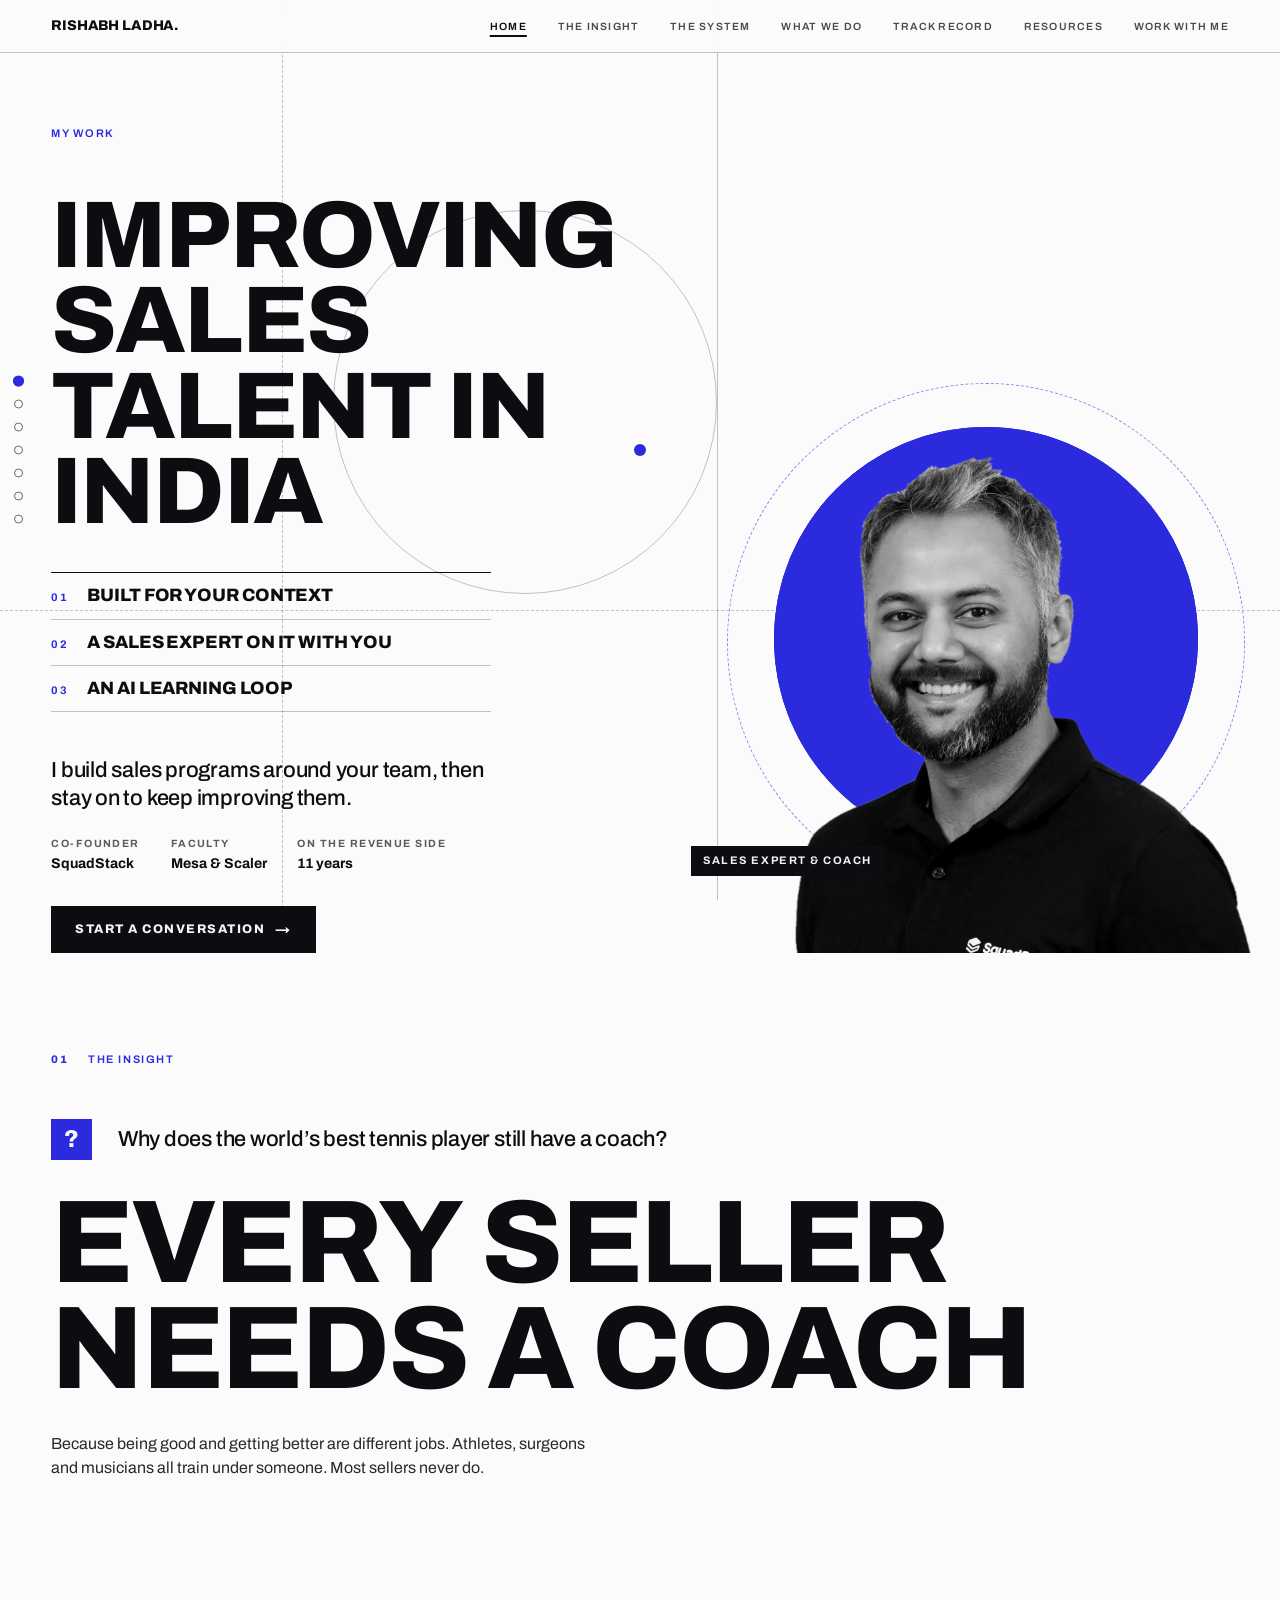
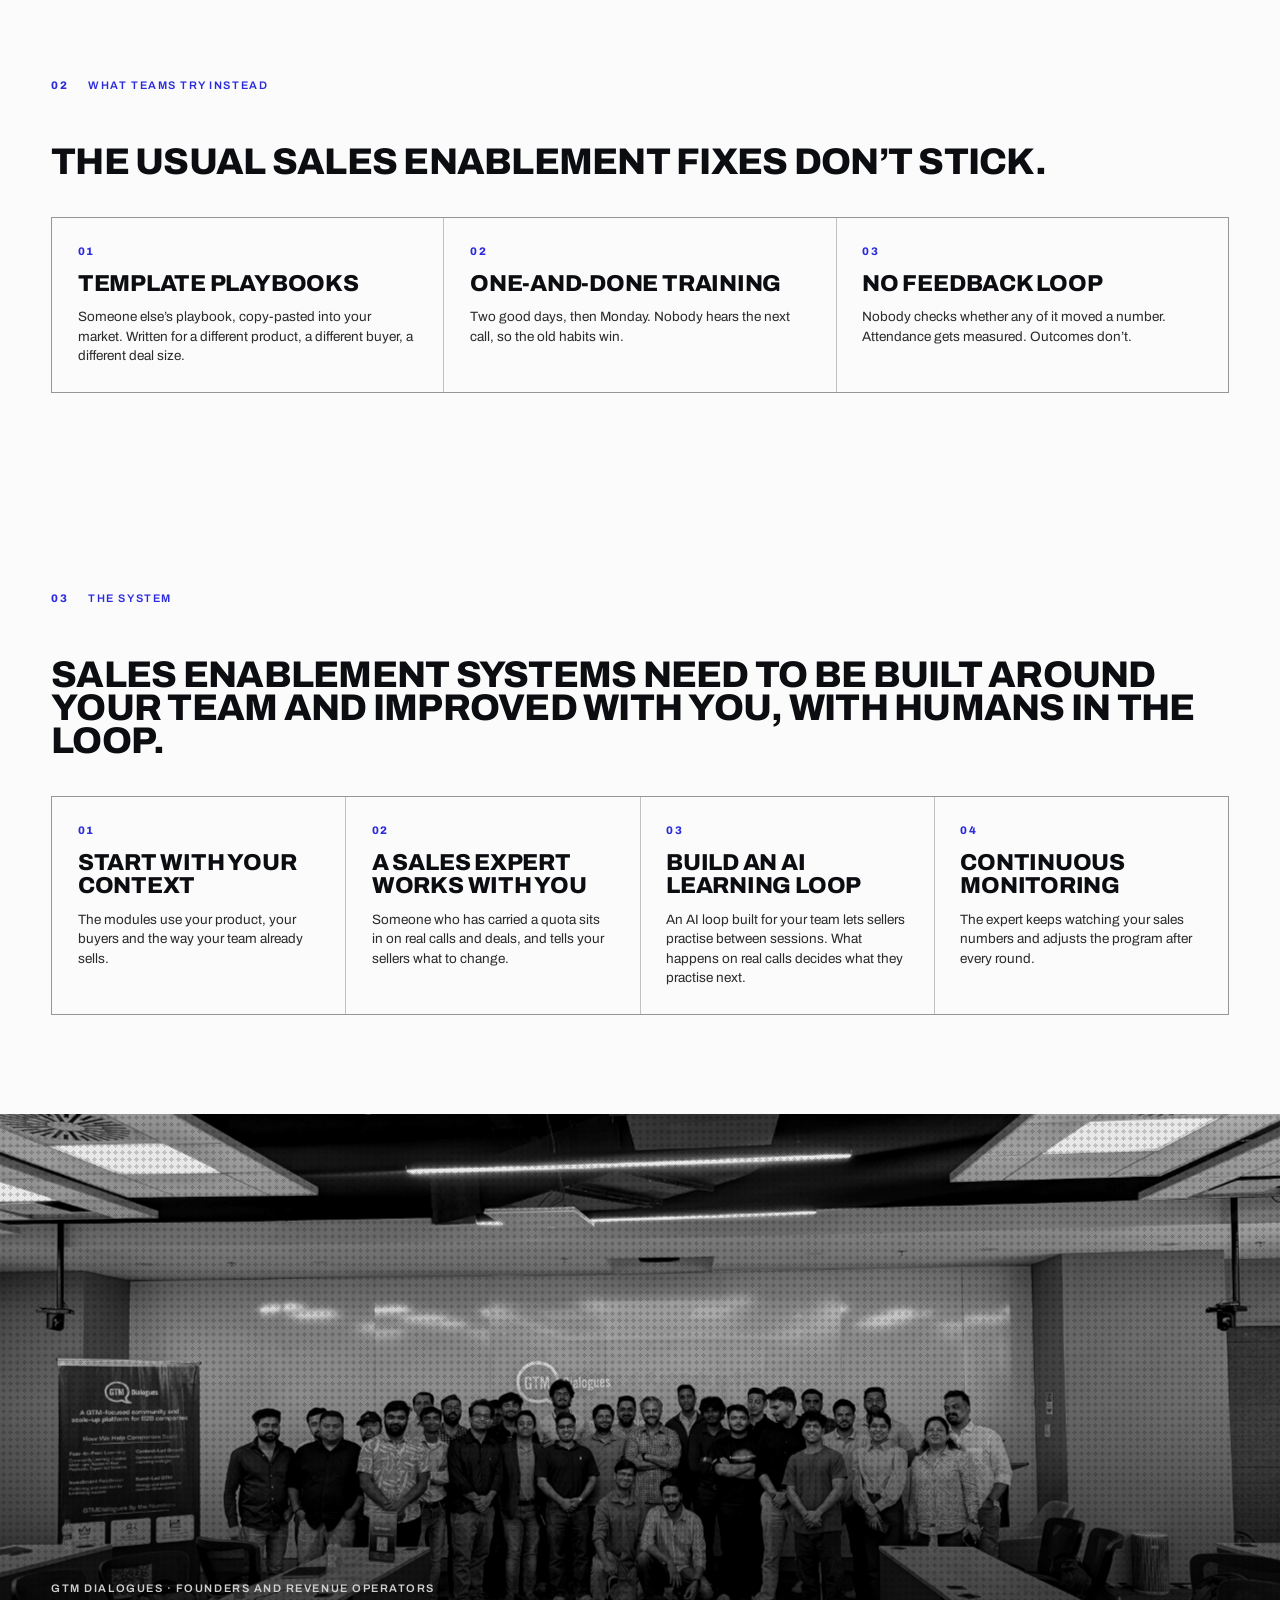
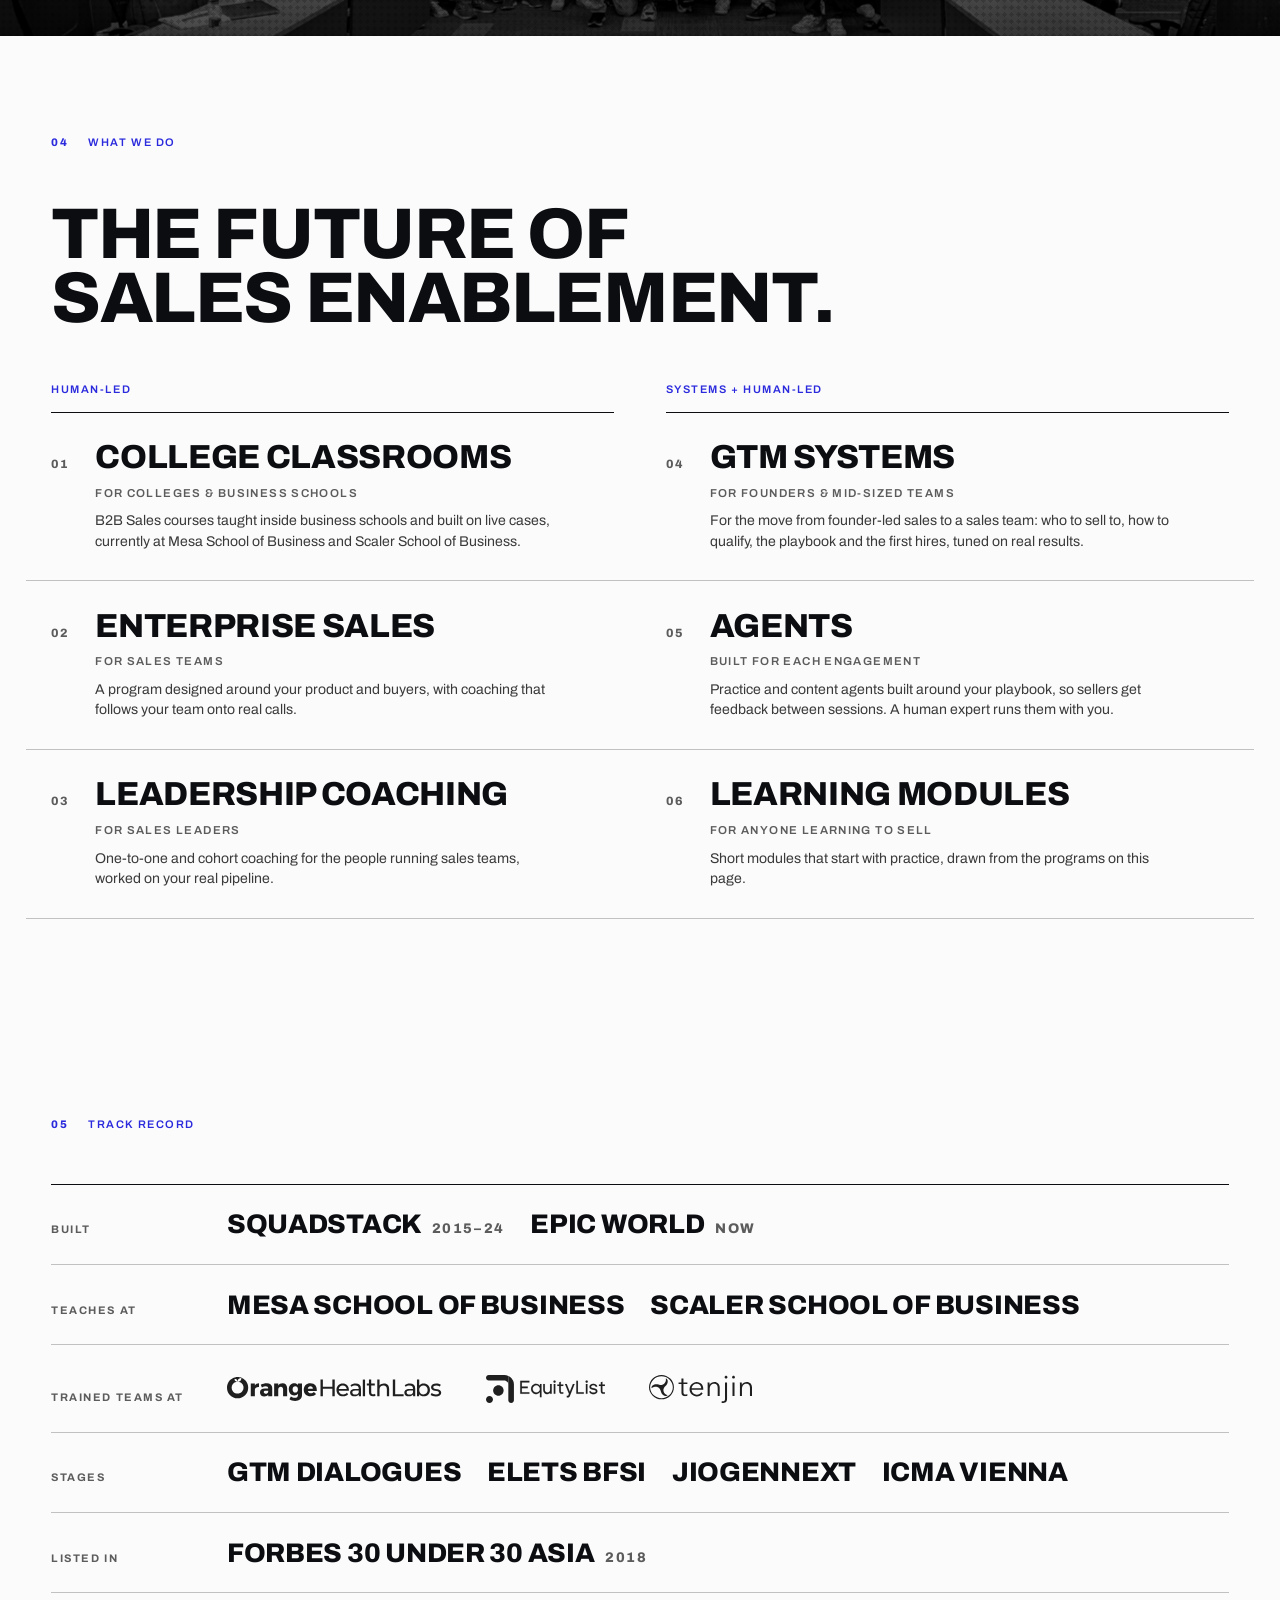
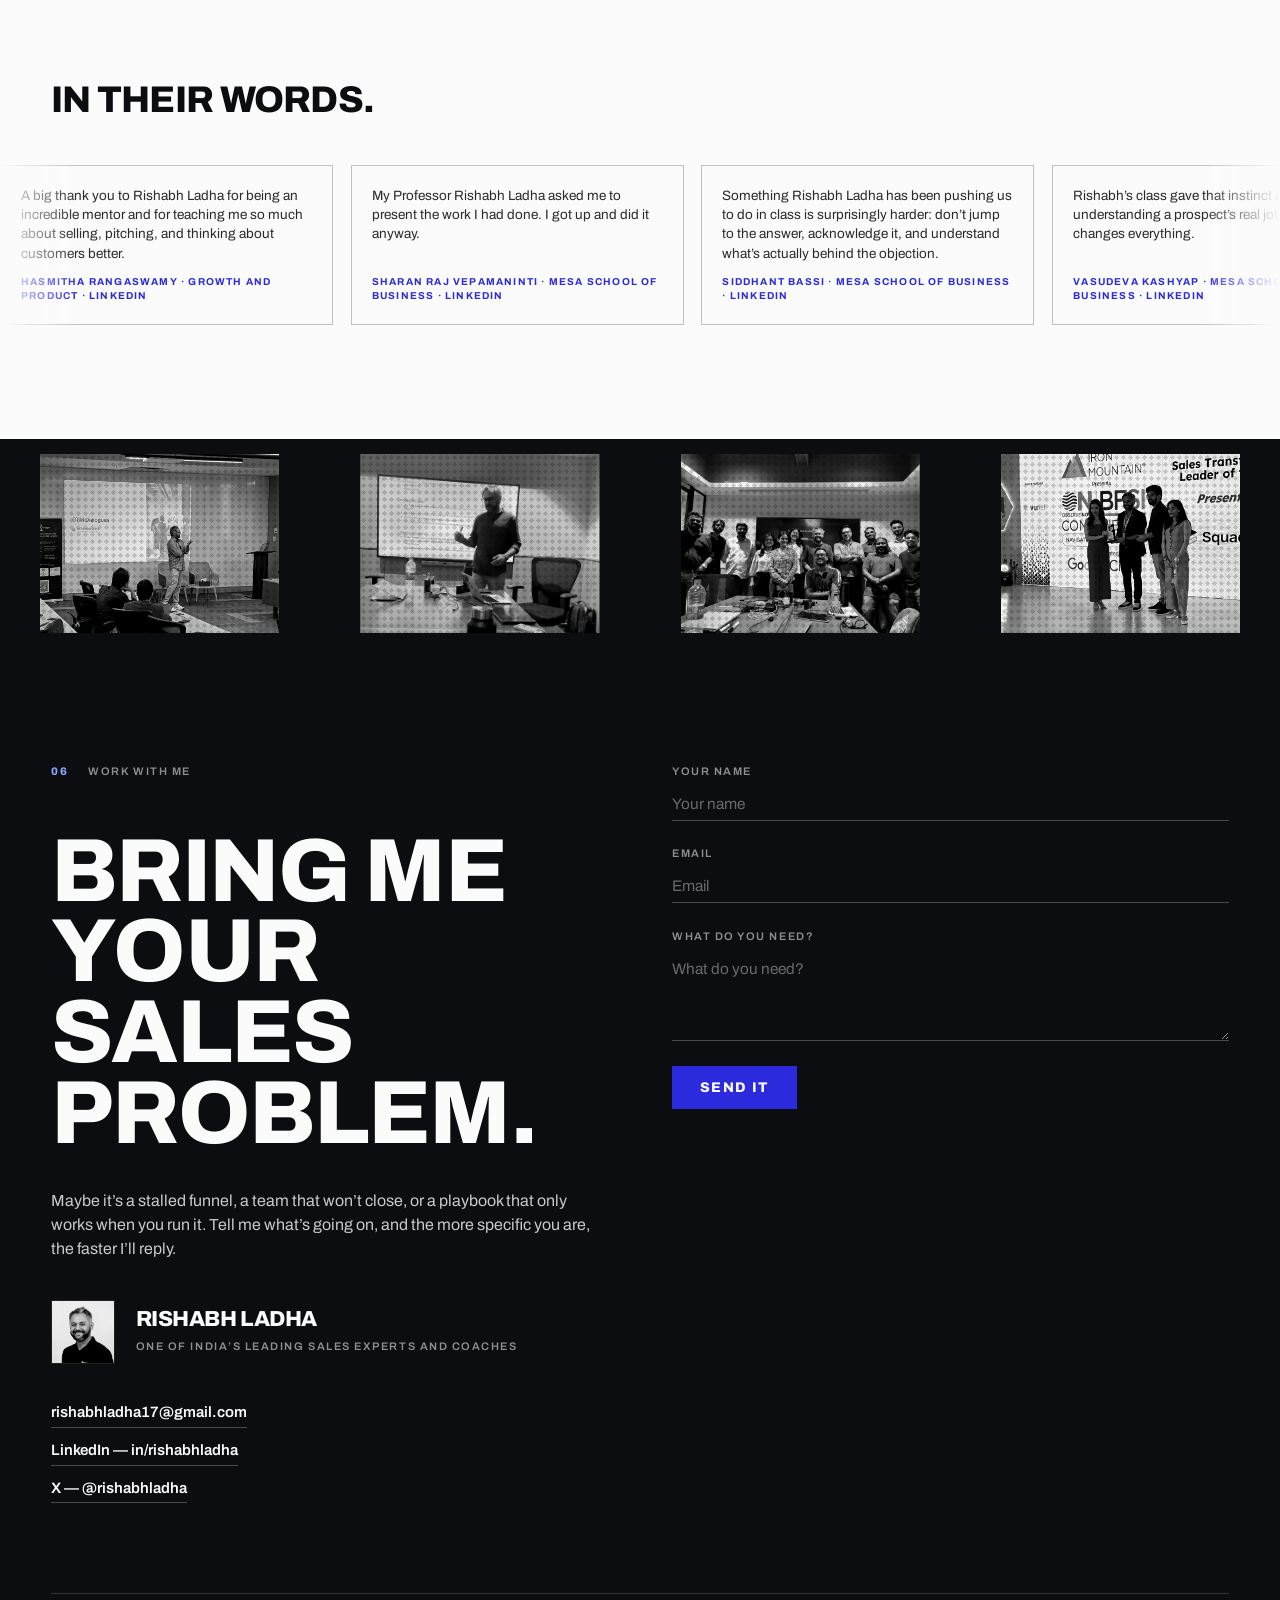
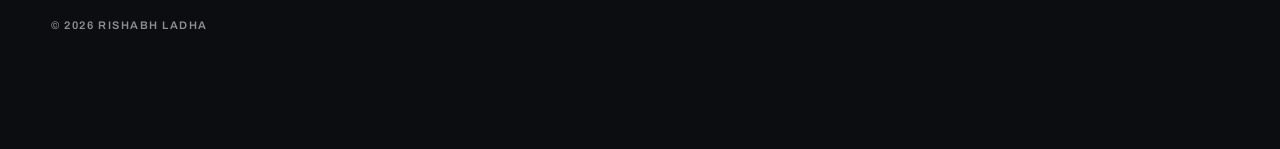
==== commit f9bb0c91: "Tighten the page and move talks to a new Resources page Apply the third round of owner feedback on t" ====
--- a/index.html
+++ b/index.html
@@ -24,9 +24,8 @@
 <a href="#insight">The insight</a>
 <a href="#system">The system</a>
 <a href="#what-we-do">What we do</a>
-<a href="#said">Said about him</a>
 <a href="#work">Track record</a>
-<a href="#wild">In the wild</a>
+<a href="resources/">Resources</a>
 <a href="#contact">Work with me</a>
 </div>
 </div></nav>
@@ -55,8 +54,8 @@
 <h1 class="stmt stmt-xl" data-words>Improving sales talent in India</h1>
 <ol class="chain" data-stagger>
 <li><span>01</span>Built for your context</li>
-<li><span>02</span>An AI learning loop</li>
-<li><span>03</span>A sales expert on it with you</li>
+<li><span>02</span>A sales expert on it with you</li>
+<li><span>03</span>An AI learning loop</li>
 </ol>
 <div class="hero__belief" data-rise>
 <p class="hero__lead">I build sales programs around your team, then stay on to keep improving them.</p>
@@ -85,7 +84,7 @@
 <!-- ================= 02 THE ALTERNATIVES ================= -->
 <section class="shell chapter" id="alternatives" data-chapter="The usual fixes" data-screen-label="Alternatives">
 <div class="chapter-head"><span class="num num--b">02</span><span class="note">What teams try instead</span></div>
-<h2 class="stmt stmt-lg" data-words>The usual fixes<br>don&rsquo;t stick.</h2>
+<h2 class="stmt stmt-md" data-words>The usual sales enablement fixes don&rsquo;t stick.</h2>
 <div class="phases phases--3" data-stagger>
 <div class="phase"><span class="phase__n">01</span><h3>Template playbooks</h3><p>Someone else&rsquo;s playbook, copy-pasted into your market. Written for a different product, a different buyer, a different deal size.</p></div>
 <div class="phase"><span class="phase__n">02</span><h3>One-and-done training</h3><p>Two good days, then Monday. Nobody hears the next call, so the old habits win.</p></div>
@@ -96,21 +95,19 @@
 <!-- ================= 03 THE SYSTEM (ideal outcome) ================= -->
 <section class="shell chapter" id="system" data-chapter="The system" data-screen-label="The system">
 <div class="chapter-head"><span class="num num--c">03</span><span class="note">The system</span></div>
-<h2 class="stmt stmt-lg" data-words>We build the system around your team, and improve it with you.</h2>
-<p class="copy copy--wide" style="margin-top:clamp(18px,2.4vw,30px)" data-rise>Most training ends when the trainer leaves, and most playbooks were written for someone else&rsquo;s market. We build a system that fits your team and learns from its own results.</p>
+<h2 class="stmt stmt-md" data-words>Sales enablement systems need to be built around your team and improved with you, with humans in the loop.</h2>
 <!-- The AI learning loop is built for each company inside an engagement. It is not a standalone product. -->
 <div class="phases" data-stagger>
-<div class="phase"><span class="phase__n">01</span><h3>We start from your context</h3><p>We build every module around your product, your buyers and the way your team already sells, instead of copying a playbook from another market.</p></div>
-<div class="phase"><span class="phase__n">02</span><h3>We build an AI learning loop</h3><p>For each engagement, we build an AI learning loop around your team, so sellers practise between sessions and what happens on real calls shapes what they learn next.</p></div>
-<div class="phase"><span class="phase__n">03</span><h3>A sales expert works with you</h3><p>A practitioner who has carried a number watches your results and keeps improving the system with you, long after the first session.</p></div>
-<div class="phase"><span class="phase__n">04</span><h3>Your numbers steer the program</h3><p>We judge the program by your sales numbers, not attendance, and start each round from what the last one proved.</p></div>
+<div class="phase"><span class="phase__n">01</span><h3>Start with your context</h3><p>The modules use your product, your buyers and the way your team already sells.</p></div>
+<div class="phase"><span class="phase__n">02</span><h3>A sales expert works with you</h3><p>Someone who has carried a quota sits in on real calls and deals, and tells your sellers what to change.</p></div>
+<div class="phase"><span class="phase__n">03</span><h3>Build an AI learning loop</h3><p>An AI loop built for your team lets sellers practise between sessions. What happens on real calls decides what they practise next.</p></div>
+<div class="phase"><span class="phase__n">04</span><h3>Continuous monitoring</h3><p>The expert keeps watching your sales numbers and adjusts the program after every round.</p></div>
 </div>
 </section>
 
 <figure class="interlude shot" data-screen-label="Interlude — room">
 <img src="assets/images/gtmdialogues-room.jpg" data-zoom="0.06" alt="The full room of founders and operators at a GTM Dialogues session with Rishabh Ladha" loading="lazy">
 <div class="shot__over">
-<p class="stmt stmt-md">Built in the room, not from a template.</p>
 <span class="note">GTM Dialogues &middot; Founders and revenue operators</span>
 </div>
 </figure>
@@ -119,57 +116,56 @@
 <section class="shell chapter" id="what-we-do" data-chapter="What we do" data-screen-label="What we do">
 <div class="chapter-head"><span class="num">04</span><span class="note">What we do</span></div>
 <h2 class="stmt stmt-lg" data-words>The future of<br>sales enablement.</h2>
-<p class="copy copy--wide" style="margin-top:clamp(18px,2.4vw,30px)" data-rise>One system &mdash; built for your context, an AI learning loop, a sales expert on it with you &mdash; applied wherever sellers are made.</p>
 <!-- All six offerings are live (each is a consulting engagement; the page doesn't need to say so).
-     Workshops appear only as a program kickoff: listed standalone they would contradict
-     "one-and-done training" in 02. Every AI mention carries its human expert. -->
-<div class="rows" style="margin-top:clamp(28px,4vw,56px)">
-<a class="row" href="#contact" data-cursor="Ask" data-rise>
-<div class="row__t"><span class="row__n">01</span><div><span class="row__h">Classroom programs</span><p class="row__m">For colleges &amp; business schools</p><p class="row__a">Sales courses taught inside business schools &mdash; practitioner-led and built on live cases. Currently at Mesa School of Business and Scaler.</p></div></div>
-</a>
-<a class="row" href="#contact" data-cursor="Ask" data-rise>
-<div class="row__t"><span class="row__n">02</span><div><span class="row__h">Enterprise sales programs</span><p class="row__m">For sales teams</p><p class="row__a">A program, not a two-day event: designed around your product and buyers, opened with a workshop, then an AI practice loop and coaching that follows the team onto real calls.</p></div></div>
-</a>
-<a class="row" href="#contact" data-cursor="Ask" data-rise>
-<div class="row__t"><span class="row__n">03</span><div><span class="row__h">GTM systems</span><p class="row__m">For founders &amp; mid-sized teams</p><p class="row__a">For the moment founder-led sales has to become a team: who to sell to, how to qualify, the playbook, and the first sales hires &mdash; built with you, then tuned on real results.</p></div></div>
-</a>
-<a class="row" href="#contact" data-cursor="Ask" data-rise>
-<div class="row__t"><span class="row__n">04</span><div><span class="row__h">Coaching programs</span><p class="row__m">For sellers &amp; sales leaders</p><p class="row__a">One-to-one and cohort coaching on your real pipeline, with a practitioner who has carried a number.</p></div></div>
-</a>
-<a class="row" href="#contact" data-cursor="Ask" data-rise>
-<div class="row__t"><span class="row__n">05</span><div><span class="row__h">Learning modules</span><p class="row__m">For anyone learning to sell</p><p class="row__a">Short, practice-first modules drawn from the programs above, for teams and individuals starting on their own.</p></div></div>
-</a>
-<a class="row" href="#contact" data-cursor="Ask" data-rise>
-<div class="row__t"><span class="row__n">06</span><div><span class="row__h">AI systems</span><p class="row__m">Part of every engagement</p><p class="row__a">An AI learning loop built around your playbook during the engagement, so every seller gets practice and feedback between sessions. Run with a human expert, never instead of one.</p></div></div>
-</a>
-</div>
-</section>
-
-<blockquote class="slab" data-screen-label="Pull quote">
-<div class="slab__in">
-<p data-words>Founder-led sales is a phase, not a strategy.</p>
-<cite>GTM Dialogues &middot; Delhi &middot; 2025</cite>
-</div>
-</blockquote>
-
-<!-- ================= WORKED WITH ================= -->
-<section class="shell chapter" id="brands" data-chapter="Worked with" data-screen-label="Worked with">
-<div class="chapter-head"><span class="num num--b">05</span><span class="note">Worked with</span></div>
+     Grouped as human-led | systems + human-led. Every AI mention carries its human expert. -->
+<div class="offer">
+<div>
+<p class="note offer__h">Human-led</p>
+<div class="rows">
+<a class="row" href="#contact" data-cursor="Ask" data-rise>
+<div class="row__t"><span class="row__n">01</span><div><span class="row__h">College classrooms</span><p class="row__m">For colleges &amp; business schools</p><p class="row__a">B2B Sales courses taught inside business schools and built on live cases, currently at Mesa School of Business and Scaler School of Business.</p></div></div>
+</a>
+<a class="row" href="#contact" data-cursor="Ask" data-rise>
+<div class="row__t"><span class="row__n">02</span><div><span class="row__h">Enterprise sales</span><p class="row__m">For sales teams</p><p class="row__a">A program designed around your product and buyers, with coaching that follows your team onto real calls.</p></div></div>
+</a>
+<a class="row" href="#contact" data-cursor="Ask" data-rise>
+<div class="row__t"><span class="row__n">03</span><div><span class="row__h">Leadership coaching</span><p class="row__m">For sales leaders</p><p class="row__a">One-to-one and cohort coaching for the people running sales teams, worked on your real pipeline.</p></div></div>
+</a>
+</div>
+</div>
+<div>
+<p class="note offer__h">Systems + human-led</p>
+<div class="rows">
+<a class="row" href="#contact" data-cursor="Ask" data-rise>
+<div class="row__t"><span class="row__n">04</span><div><span class="row__h">GTM systems</span><p class="row__m">For founders &amp; mid-sized teams</p><p class="row__a">For the move from founder-led sales to a sales team: who to sell to, how to qualify, the playbook and the first hires, tuned on real results.</p></div></div>
+</a>
+<a class="row" href="#contact" data-cursor="Ask" data-rise>
+<div class="row__t"><span class="row__n">05</span><div><span class="row__h">Agents</span><p class="row__m">Built for each engagement</p><p class="row__a">Practice and content agents built around your playbook, so sellers get feedback between sessions. A human expert runs them with you.</p></div></div>
+</a>
+<a class="row" href="#contact" data-cursor="Ask" data-rise>
+<div class="row__t"><span class="row__n">06</span><div><span class="row__h">Learning modules</span><p class="row__m">For anyone learning to sell</p><p class="row__a">Short modules that start with practice, drawn from the programs on this page.</p></div></div>
+</a>
+</div>
+</div>
+</div>
+</section>
+
+<!-- ================= 05 TRACK RECORD (worked with + client logos + testimonials) ================= -->
+<section class="chapter" id="work" data-chapter="Track record" data-screen-label="Track record">
+<div class="shell">
+<div class="chapter-head"><span class="num num--b">05</span><span class="note">Track record</span></div>
 <div class="roster" data-stagger>
 <div class="roster__row"><span class="roster__k">Built</span><div class="roster__v"><b>SquadStack <span>2015&ndash;24</span></b><b>EPIC World <span>now</span></b></div></div>
-<div class="roster__row"><span class="roster__k">SquadStack clients</span><div class="roster__v"><b>Kotak</b><b>AngelOne</b><b>IndiaMART</b></div></div>
-<div class="roster__row"><span class="roster__k">Teaches at</span><div class="roster__v"><b>Mesa School of Business</b><b>Scaler</b></div></div>
+<div class="roster__row"><span class="roster__k">Teaches at</span><div class="roster__v"><b>Mesa School of Business</b><b>Scaler School of Business</b></div></div>
+<!-- Client logos are each company's own file from its website (saved 2026-09-23), shown in black. -->
+<div class="roster__row"><span class="roster__k">Trained teams at</span><div class="roster__v logos"><img src="assets/images/logos/orange-health.svg" alt="Orange Health" width="234" height="26" style="--h:.85"><img src="assets/images/logos/equitylist.svg" alt="EquityList" width="1318" height="310"><img src="assets/images/logos/tenjin.svg" alt="Tenjin" width="110" height="30"></div></div>
 <div class="roster__row"><span class="roster__k">Stages</span><div class="roster__v"><b>GTM Dialogues</b><b>Elets BFSI</b><b>JioGenNext</b><b>ICMA Vienna</b></div></div>
 <div class="roster__row"><span class="roster__k">Listed in</span><div class="roster__v"><b>Forbes 30 Under 30 Asia <span>2018</span></b></div></div>
 </div>
-</section>
-
-<!-- ================= SAID ABOUT HIM ================= -->
-<section class="chapter chapter--tight" id="said" data-chapter="Said about him" data-screen-label="Testimonials">
-<div class="shell"><div class="chapter-head"><span class="num num--c">06</span><span class="note">Said about him</span></div>
 <!-- [PASTE later: 2–3 quotes from founders or sales leaders. All six below are Mesa-classroom voices.] -->
-<h2 class="stmt stmt-lg" data-words>What people post<br>after the room empties.</h2></div>
-<div class="ticker"><div class="ticker__t">
+<h2 class="stmt stmt-md" style="margin-top:clamp(56px,7vw,104px)" data-words>In their words.</h2>
+</div>
+<div class="ticker" style="margin-top:clamp(20px,2.6vw,34px)"><div class="ticker__t">
 <article class="said"><p>A big thank you to Rishabh Ladha for being an incredible mentor and for teaching me so much about selling, pitching, and thinking about customers better.</p><span class="said__src"><a href="https://www.linkedin.com/feed/update/urn:li:activity:7506620541953441792/" target="_blank" rel="noopener" data-cursor="Open">Hasmitha Rangaswamy &middot; Growth and Product &middot; LinkedIn</a></span></article>
 <article class="said"><p>My Professor Rishabh Ladha asked me to present the work I had done. I got up and did it anyway.</p><span class="said__src"><a href="https://www.linkedin.com/feed/update/urn:li:activity:7504199630004404225/" target="_blank" rel="noopener" data-cursor="Open">Sharan Raj Vepamaninti &middot; Mesa School of Business &middot; LinkedIn</a></span></article>
 <article class="said"><p>Something Rishabh Ladha has been pushing us to do in class is surprisingly harder: don&rsquo;t jump to the answer, acknowledge it, and understand what&rsquo;s actually behind the objection.</p><span class="said__src"><a href="https://www.linkedin.com/feed/update/urn:li:activity:7506899527732314112/" target="_blank" rel="noopener" data-cursor="Open">Siddhant Bassi &middot; Mesa School of Business &middot; LinkedIn</a></span></article>
@@ -188,114 +184,19 @@
 <!-- ================= PHOTO STRIP ================= -->
 <div class="strip" aria-hidden="true">
 <figure class="shot" style="--i:0"><img src="assets/images/gtmdialogues-talk.jpg" alt="" loading="lazy"></figure>
-<figure class="shot" style="--i:1"><img src="assets/images/classroom-session.jpg" alt="" loading="lazy"></figure>
-<figure class="shot" style="--i:2"><img src="assets/images/mesa-panel.jpg" alt="" loading="lazy"></figure>
+<figure class="shot" style="--i:1"><img src="assets/images/orange-health-training.jpg" alt="" loading="lazy" style="object-position:50% 38%"></figure>
+<figure class="shot" style="--i:2"><img src="assets/images/orange-health-team.jpg" alt="" loading="lazy"></figure>
 <figure class="shot" style="--i:3"><img src="assets/images/award-onbfsi.jpg" alt="" loading="lazy"></figure>
 </div>
 
-<!-- ================= 07 TRACK RECORD ================= -->
-<section class="shell chapter" id="work" data-chapter="Track record" data-screen-label="Track record">
-<div class="chapter-head"><span class="num">07</span><span class="note">Track record</span></div>
-<h2 class="stmt stmt-lg" data-words>Where the system<br>already runs.</h2>
-<p class="copy copy--wide" style="margin-top:clamp(18px,2.4vw,30px)" data-rise>I teach B2B Sales at two business schools, train company sales teams, and run sessions for founders. The system grew out of nine years building a sales floor at SquadStack.</p>
-<div class="figs" data-rise style="margin-top:clamp(28px,3.4vw,48px)">
-<div class="fig"><span class="fig__v" data-count="2.8" data-post="&times;">2.8&times;</span><span class="fig__l">Average salary jump for Mesa&rsquo;s first cohorts, audited by B2K Analytics</span></div>
-<!-- [PASTE later: the three figures below are placeholders. Fill each (and add data-count) or
-     remove it before launch — "—" must not ship.] -->
-<div class="fig"><span class="fig__v">&mdash;</span><span class="fig__l">Students taught at Mesa and Scaler</span></div>
-<div class="fig"><span class="fig__v">&mdash;</span><span class="fig__l">Sellers and founders coached</span></div>
-<div class="fig"><span class="fig__v">&mdash;</span><span class="fig__l">Sales teams trained</span></div>
-</div>
-<div style="margin-top:clamp(28px,4vw,56px)">
-<article class="entry entry--shot" id="teaching" data-rise>
-<div class="entry__k"><h3 class="stmt stmt-md">Mesa School of Business</h3><span class="note">B2B Sales &middot; Adjunct faculty &middot; Bangalore</span></div>
-<div class="entry__b">
-<p class="copy copy--wide">Mesa is practitioner-led &mdash; taught by people who&rsquo;ve done the thing. I teach selling there: how B2B deals actually move, and the parts of the craft that survive contact with a real buyer.</p>
-<p class="copy"><a class="link-u" href="https://www.youtube.com/watch?v=hy5hGFKIdEQ" target="_blank" rel="noopener" data-cursor="Watch">Watch the Mesa session &rarr;</a></p>
-</div>
-<figure class="shot entry__shot"><img src="assets/images/mesa-panel.jpg" alt="Rishabh Ladha on the academic leadership panel at Mesa School of Business" loading="lazy"><figcaption>Mesa &middot; Academic leadership panel</figcaption></figure>
-</article>
-<article class="entry entry--shot" data-rise>
-<div class="entry__k"><h3 class="stmt stmt-md">Scaler School of Business</h3><span class="note">B2B Sales</span></div>
-<div class="entry__b">
-<p class="copy copy--wide">At Scaler School of Business &mdash; an 18-month practitioner-taught program &mdash; I teach B2B Sales: how enterprise selling works in India, from first cold conversation to signed contract.</p>
-</div>
-<figure class="shot entry__shot"><img src="assets/images/classroom-session.jpg" alt="Rishabh Ladha teaching a full classroom of professionals" loading="lazy"><figcaption>Teaching B2B Sales</figcaption></figure>
-</article>
-<article class="entry" data-rise>
-<div class="entry__k"><h3 class="stmt stmt-md">Sales teams trained</h3><span class="note">Past engagements</span></div>
-<div class="entry__b">
-<p class="copy copy--wide">I&rsquo;ve trained the sales teams at Orange Health, EquityList and Tenjin.</p>
-<!-- Logos are the companies' own files from their websites (saved 2026-09-23), shown in black. -->
-<div class="logos">
-<img src="assets/images/logos/orange-health.svg" alt="Orange Health" width="234" height="26" style="--h:.85">
-<img src="assets/images/logos/equitylist.svg" alt="EquityList" width="1318" height="310">
-<img src="assets/images/logos/tenjin.svg" alt="Tenjin" width="110" height="30">
-</div>
-</div>
-</article>
-<article class="entry entry--shot" data-rise>
-<div class="entry__k"><h3 class="stmt stmt-md">Founder sessions</h3><span class="note">GTM Dialogues &middot; Private workshops</span></div>
-<div class="entry__b">
-<p class="copy copy--wide">Sessions for founders moving from founder-led sales to a sales team, including GTM Dialogues in Delhi in March 2025.</p>
-</div>
-<figure class="shot entry__shot"><img src="assets/images/gtmdialogues-talk.jpg" alt="Rishabh Ladha presenting his GTM Dialogues session to a room of founders" loading="lazy"><figcaption>GTM Dialogues &middot; Delhi &middot; 2025</figcaption></figure>
-</article>
-<article class="entry" data-rise>
-<div class="entry__k"><h3 class="stmt stmt-md">Where it started</h3><span class="note">SquadStack &middot; 2015&ndash;2024</span><span class="note">EPIC World &middot; Now</span></div>
-<div class="entry__b">
-<p class="copy copy--wide">I co-founded SquadStack in 2015 and spent nine years building one of India&rsquo;s largest tech-enabled telesales platforms, with 10,000+ telecallers across 67 cities. Today I lead GTM at EPIC World.</p>
-</div>
-</article>
-</div>
-</section>
-
-<figure class="interlude shot" data-screen-label="Interlude — award">
-<img src="assets/images/award-onbfsi.jpg" data-zoom="0.06" alt="Rishabh Ladha receiving an award on stage at the ON BFSI Conclave, SquadStack on the screen behind" loading="lazy">
-<div class="shot__over">
-<p class="stmt stmt-md">On stage, not in theory.</p>
-<span class="note">ON BFSI Conclave &middot; Sales Transformation award, SquadStack</span>
-</div>
-</figure>
-
-<!-- ================= IN THE WILD ================= -->
-<section class="shell chapter" id="wild" data-chapter="In the wild" data-screen-label="In the wild">
-<div class="chapter-head"><span class="num num--b">08</span><span class="note">In the wild</span></div>
-<h2 class="stmt stmt-lg" data-words>The thinking,<br>on the record.</h2>
-<div class="rows" style="margin-top:clamp(28px,4vw,56px)">
-<a class="row" href="https://www.edbound.ai/blog/rishabh-ladha" target="_blank" rel="noopener" data-cursor="Listen" data-rise>
-<div class="row__t"><span class="row__n">01</span><div><span class="row__h">Roasting sales playbooks</span><p class="row__m">Edbound with Kinner &middot; Podcast</p><p class="row__a">Most B2B GTM fails because of the playbook, not the team &mdash; bloated SDR orgs, poor lead quality, and copy-pasted SaaS logic applied to markets that don&rsquo;t work that way.</p></div></div>
-</a>
-<a class="row" href="https://lu.ma/8a8rdwe1" target="_blank" rel="noopener" data-cursor="Open" data-rise>
-<div class="row__t"><span class="row__n">02</span><div><span class="row__h">Founder-led sales &amp; modern selling</span><p class="row__m">GTMDialogues DeTour, Delhi &middot; Mar 2025</p><p class="row__a">Keynote: founder-led sales is a phase, not a strategy. Most founders hand off to sales hires before the playbook is real &mdash; that&rsquo;s where things fall apart.</p></div></div>
-</a>
-<a class="row" href="https://www.youtube.com/watch?v=hy5hGFKIdEQ" target="_blank" rel="noopener" data-cursor="Watch" data-rise>
-<div class="row__t"><span class="row__n">03</span><div><span class="row__h">Breaking down B2B sales</span><p class="row__m">Mesa School of Business &middot; Video</p><p class="row__a">The funnel from the inside: how B2B deals actually move, and what students should build before they ever run a pitch.</p></div></div>
-</a>
-<a class="row" href="https://www.theoffline.network/guests" target="_blank" rel="noopener" data-cursor="Listen" data-rise>
-<div class="row__t"><span class="row__n">04</span><div><span class="row__h">Where AI helps, where it adds noise</span><p class="row__m">The Offline Network &middot; Podcast</p><p class="row__a">Why India&rsquo;s GTM motion is still broken, what separates enterprise sellers who close, and where AI actually belongs in the funnel.</p></div></div>
-</a>
-<a class="row" href="https://insights.eletsonline.com/2024/02/transforming-sales-with-better-cx-in-2024-rishabh-ladha-co-founder-cbo-squadstack/" target="_blank" rel="noopener" data-cursor="Read" data-rise>
-<div class="row__t"><span class="row__n">05</span><div><span class="row__h">Transforming sales with better CX</span><p class="row__m">Elets BFSI CXO Masterclass &middot; Feb 2024</p><p class="row__a">Keynote: reframing telecalling agents as customer coaches &mdash; real-time feedback loops, not scripts, are the core unit of sales enablement.</p></div></div>
-</a>
-<a class="row" href="https://www.youtube.com/watch?v=l5GlajD67Pw" target="_blank" rel="noopener" data-cursor="Watch" data-rise>
-<div class="row__t"><span class="row__n">06</span><div><span class="row__h">Replacing manual telecalling</span><p class="row__m">JioGenNext Founder Talks &middot; Nov 2023</p><p class="row__a">Why BFSI was the right wedge for AI-driven telesales in India &mdash; and how replacing scripts with signal-led playbooks changed the economics.</p></div></div>
-</a>
-<a class="row" href="https://www.icmaonline.org/speaker/rishabh-ladha/" target="_blank" rel="noopener" data-cursor="Open" data-rise>
-<div class="row__t"><span class="row__n">07</span><div><span class="row__h">Artificial and human intelligence</span><p class="row__m">ICMA Spring Conference, Vienna &middot; 2018</p><p class="row__a">Early thinking on building at the intersection of algorithmic decision-making and human judgment &mdash; before it became the default startup narrative.</p></div></div>
-</a>
-<!-- [CONFIRM with Rishabh, then add: Converge'26 panel with 3one4 Capital — "GTM in the AI era",
-     Feb 7 2026, Bengaluru. No public page or recording yet, so no link and no citable argument. -->
-</div>
-</section>
 </main>
 
 
-<!-- ================= 09 WORK WITH ME (About + Contact, merged) ================= -->
+<!-- ================= 06 WORK WITH ME (About + Contact, merged) ================= -->
 <section class="end" id="contact" data-chapter="Work with me" data-screen-label="Work with me">
 <div class="end__grid">
 <div>
-<div class="chapter-head"><span class="num" style="color:var(--acid-lit)">09</span><span class="note">Work with me</span></div>
+<div class="chapter-head"><span class="num" style="color:var(--acid-lit)">06</span><span class="note">Work with me</span></div>
 <h2 class="stmt end__ask" data-words>Bring me<br>your sales<br>problem.</h2>
 <p class="copy copy--wide" style="color:#c9c9c9;margin-top:clamp(20px,3vw,36px)" data-rise>Maybe it&rsquo;s a stalled funnel, a team that won&rsquo;t close, or a playbook that only works when you run it. Tell me what&rsquo;s going on, and the more specific you are, the faster I&rsquo;ll reply.</p>
 <div class="sig" data-rise>
--- a/styles/site.css
+++ b/styles/site.css
@@ -218,7 +218,7 @@
 .chain{list-style:none;margin:clamp(22px,3vw,40px) 0 0;padding:0;max-width:440px;border-top:1px solid var(--black)}
 .chain li{display:grid;grid-template-columns:36px minmax(0,1fr);align-items:baseline;padding-block:clamp(9px,1vw,13px);border-bottom:1px solid var(--rule);font-size:clamp(16px,1.4vw,21px);font-weight:800;text-transform:uppercase;letter-spacing:-.005em;line-height:1.1}
 .chain li span{font-size:11px;font-weight:700;letter-spacing:.14em;color:var(--acid)}
-.glyph{display:inline-grid;place-items:center;width:clamp(44px,5vw,78px);aspect-ratio:1;border:1px solid #b9b9b9;color:#c2c2c2;font-weight:800;font-size:clamp(24px,3vw,46px);line-height:1}
+.glyph{display:inline-grid;place-items:center;flex:none;width:clamp(34px,3.2vw,48px);aspect-ratio:1;background:var(--acid);color:var(--on-acid);font-weight:800;font-size:clamp(19px,1.9vw,28px);line-height:1}
 
 /* ---- figures ---- */
 .figs{display:grid;grid-template-columns:repeat(4,minmax(0,1fr));gap:1px;background:var(--rule)}
@@ -248,6 +248,10 @@
 
 /* ---- wild rows ---- */
 .rows{border-top:1px solid var(--black)}
+/* what we do: human-led | systems + human-led, three offerings each */
+.offer{display:grid;grid-template-columns:repeat(2,minmax(0,1fr));gap:clamp(28px,4vw,72px);margin-top:clamp(28px,4vw,56px)}
+.offer__h{margin-bottom:14px;color:var(--acid)}
+@media(max-width:899px){.offer{grid-template-columns:1fr}}
 .row{display:block;border-bottom:1px solid var(--rule);padding:clamp(18px,2.2vw,30px) clamp(14px,2vw,28px);margin-inline:calc(-1 * clamp(14px,2vw,28px));transition:background .35s var(--ease),color .35s var(--ease)}
 .row__t{display:flex;gap:clamp(12px,2vw,28px);align-items:baseline}
 .row__n{font-weight:800;font-size:12px;letter-spacing:.1em;color:var(--quiet);flex:none;padding-top:.5em}
@@ -271,9 +275,11 @@
 .form{display:flex;flex-direction:column;gap:clamp(18px,2vw,26px)}
 .f{display:flex;flex-direction:column;gap:8px}
 .f label{font-size:11px;font-weight:600;letter-spacing:.14em;text-transform:uppercase;color:#8f8f8f}
-.f input,.f textarea{font-family:inherit;font-size:clamp(15px,1.2vw,18px);color:var(--paper);background:none;border:0;border-bottom:1px solid #4a4a4a;padding:8px 0;transition:border-color .25s var(--ease)}
+.f input,.f textarea,.f select{font-family:inherit;font-size:clamp(15px,1.2vw,18px);color:var(--paper);background:none;border:0;border-bottom:1px solid #4a4a4a;padding:8px 0;transition:border-color .25s var(--ease)}
 .f textarea{min-height:88px;resize:vertical}
-.f input:focus,.f textarea:focus{border-bottom-color:var(--acid-lit);outline:0}
+.f select{appearance:none;-webkit-appearance:none;border-radius:0;cursor:pointer}
+.f select option{color:var(--black)}
+.f input:focus,.f textarea:focus,.f select:focus{border-bottom-color:var(--acid-lit);outline:0}
 .f ::placeholder{color:#6a6a6a}
 .form button{align-self:flex-start;font-family:inherit;font-weight:800;text-transform:uppercase;letter-spacing:.1em;font-size:14px;padding:14px 28px;border:0;background:var(--acid);color:var(--on-acid);cursor:pointer;transition:transform .25s var(--ease)}
 .form button:hover{transform:translateY(-2px)}
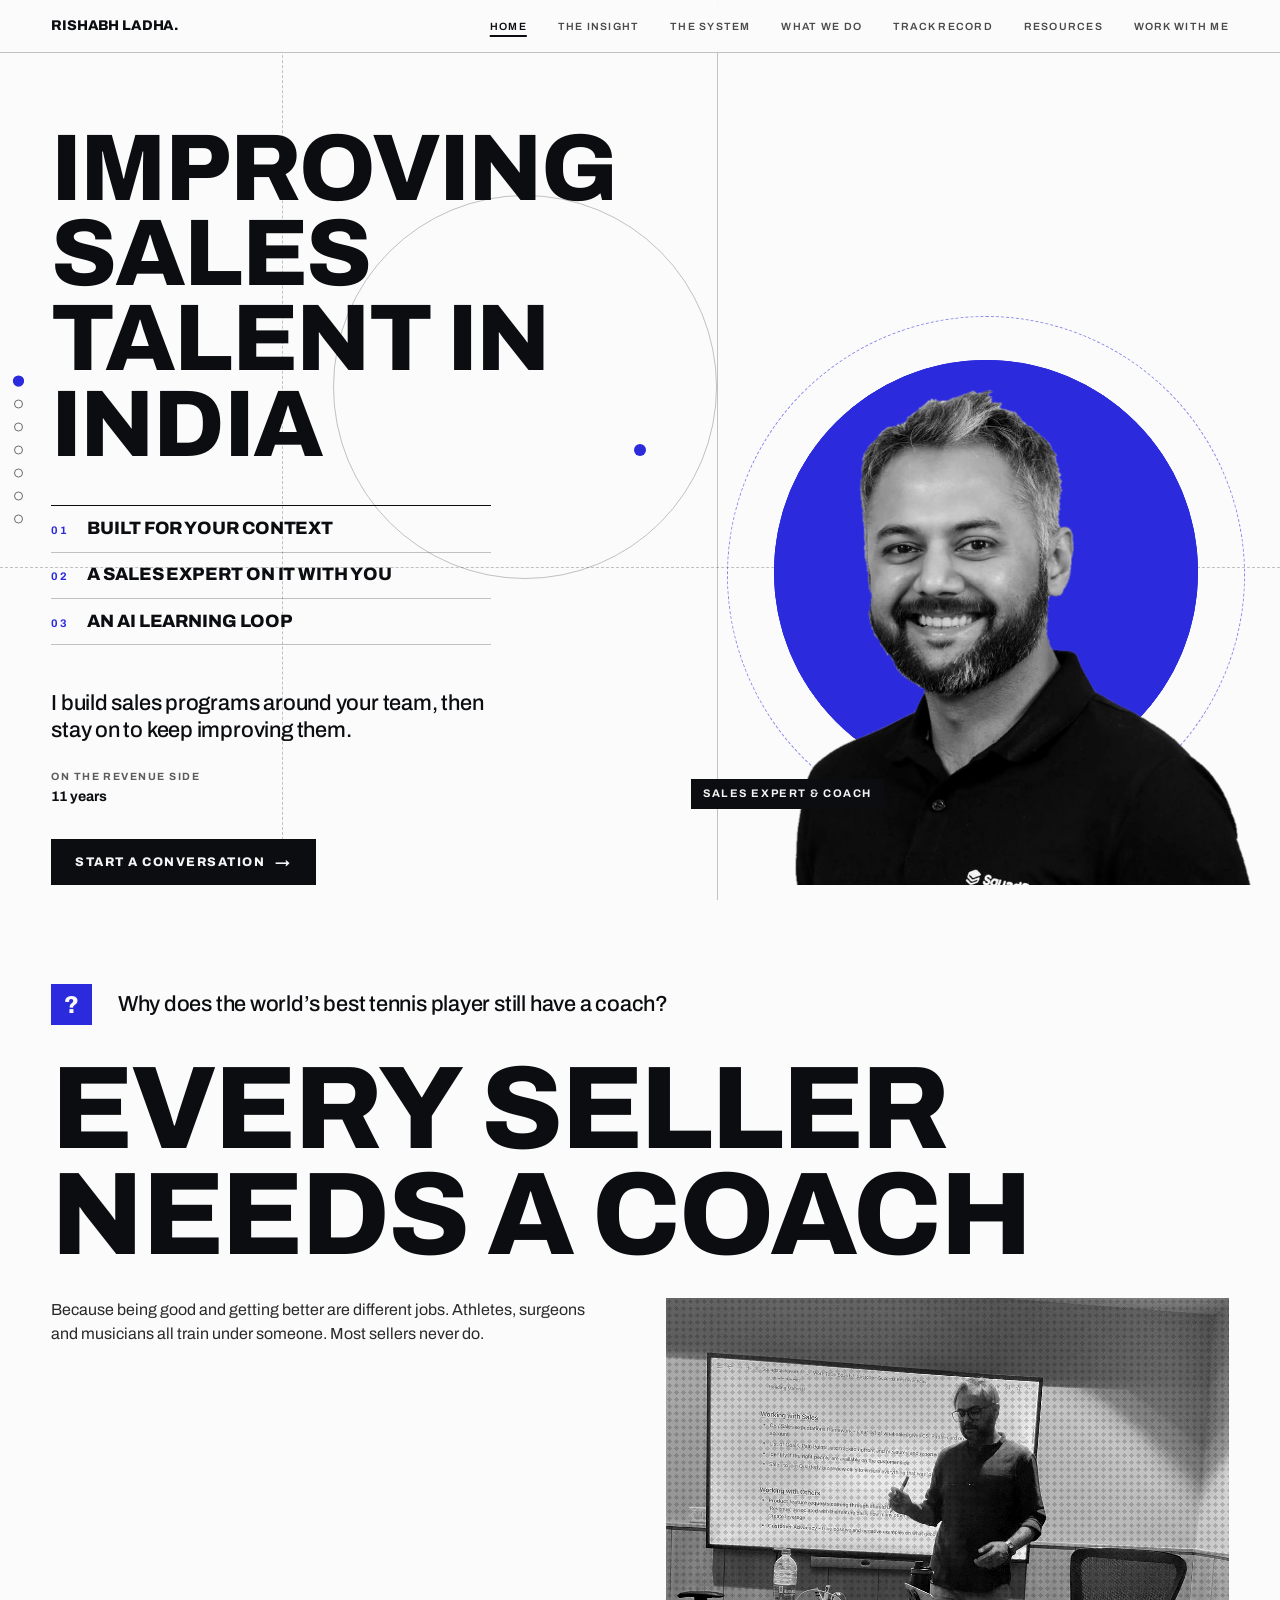
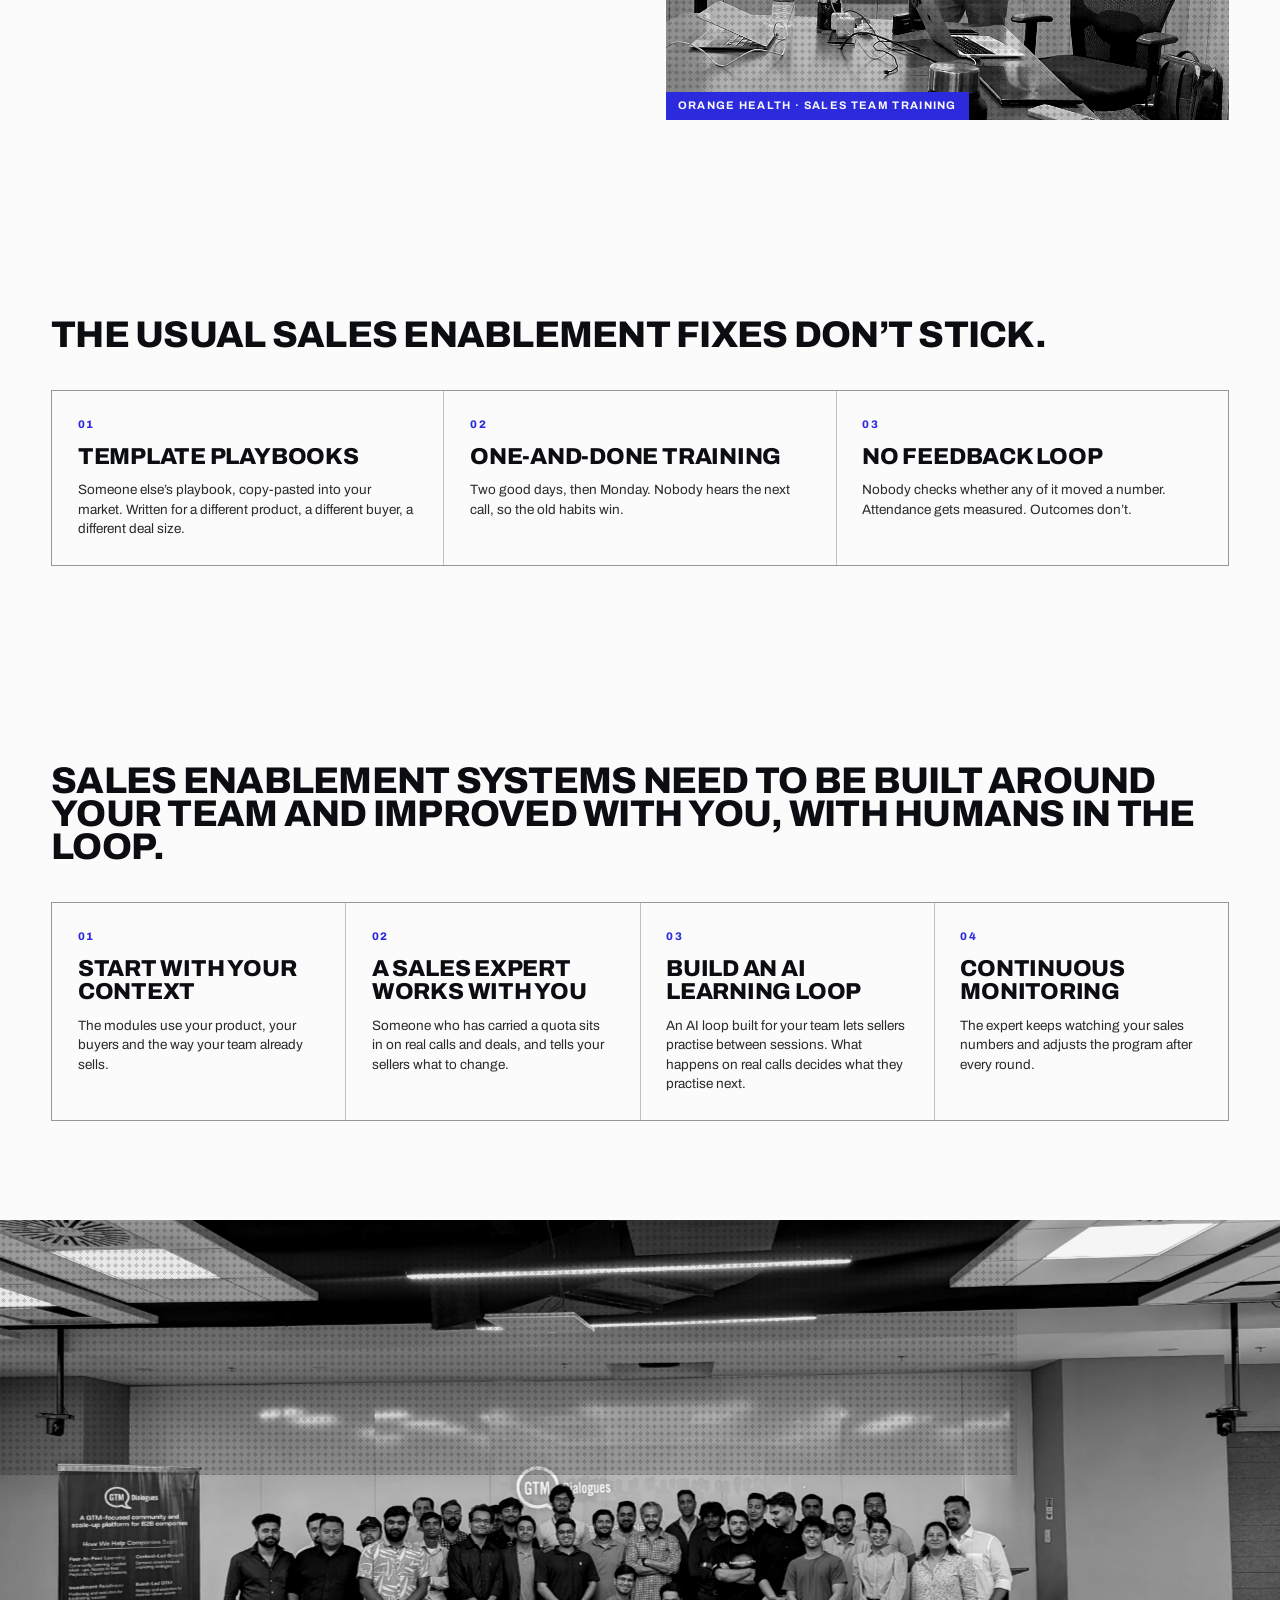
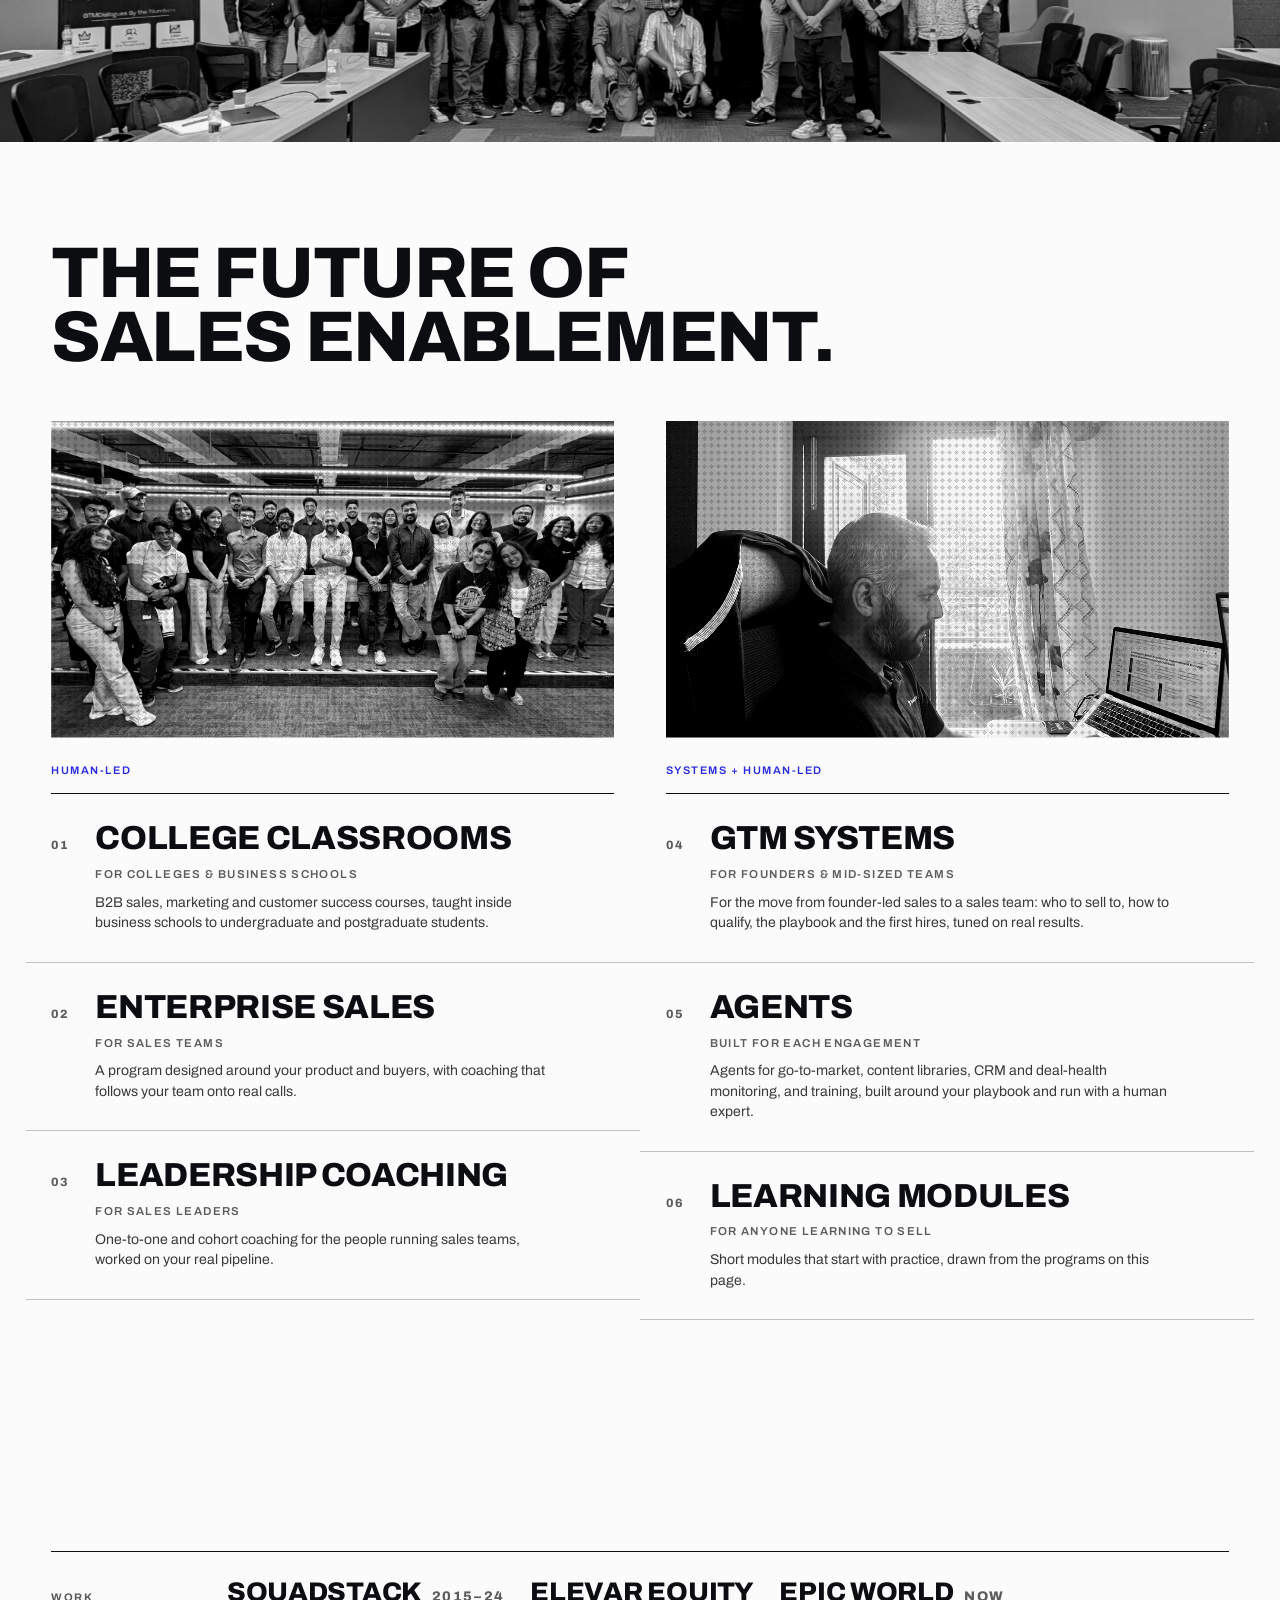
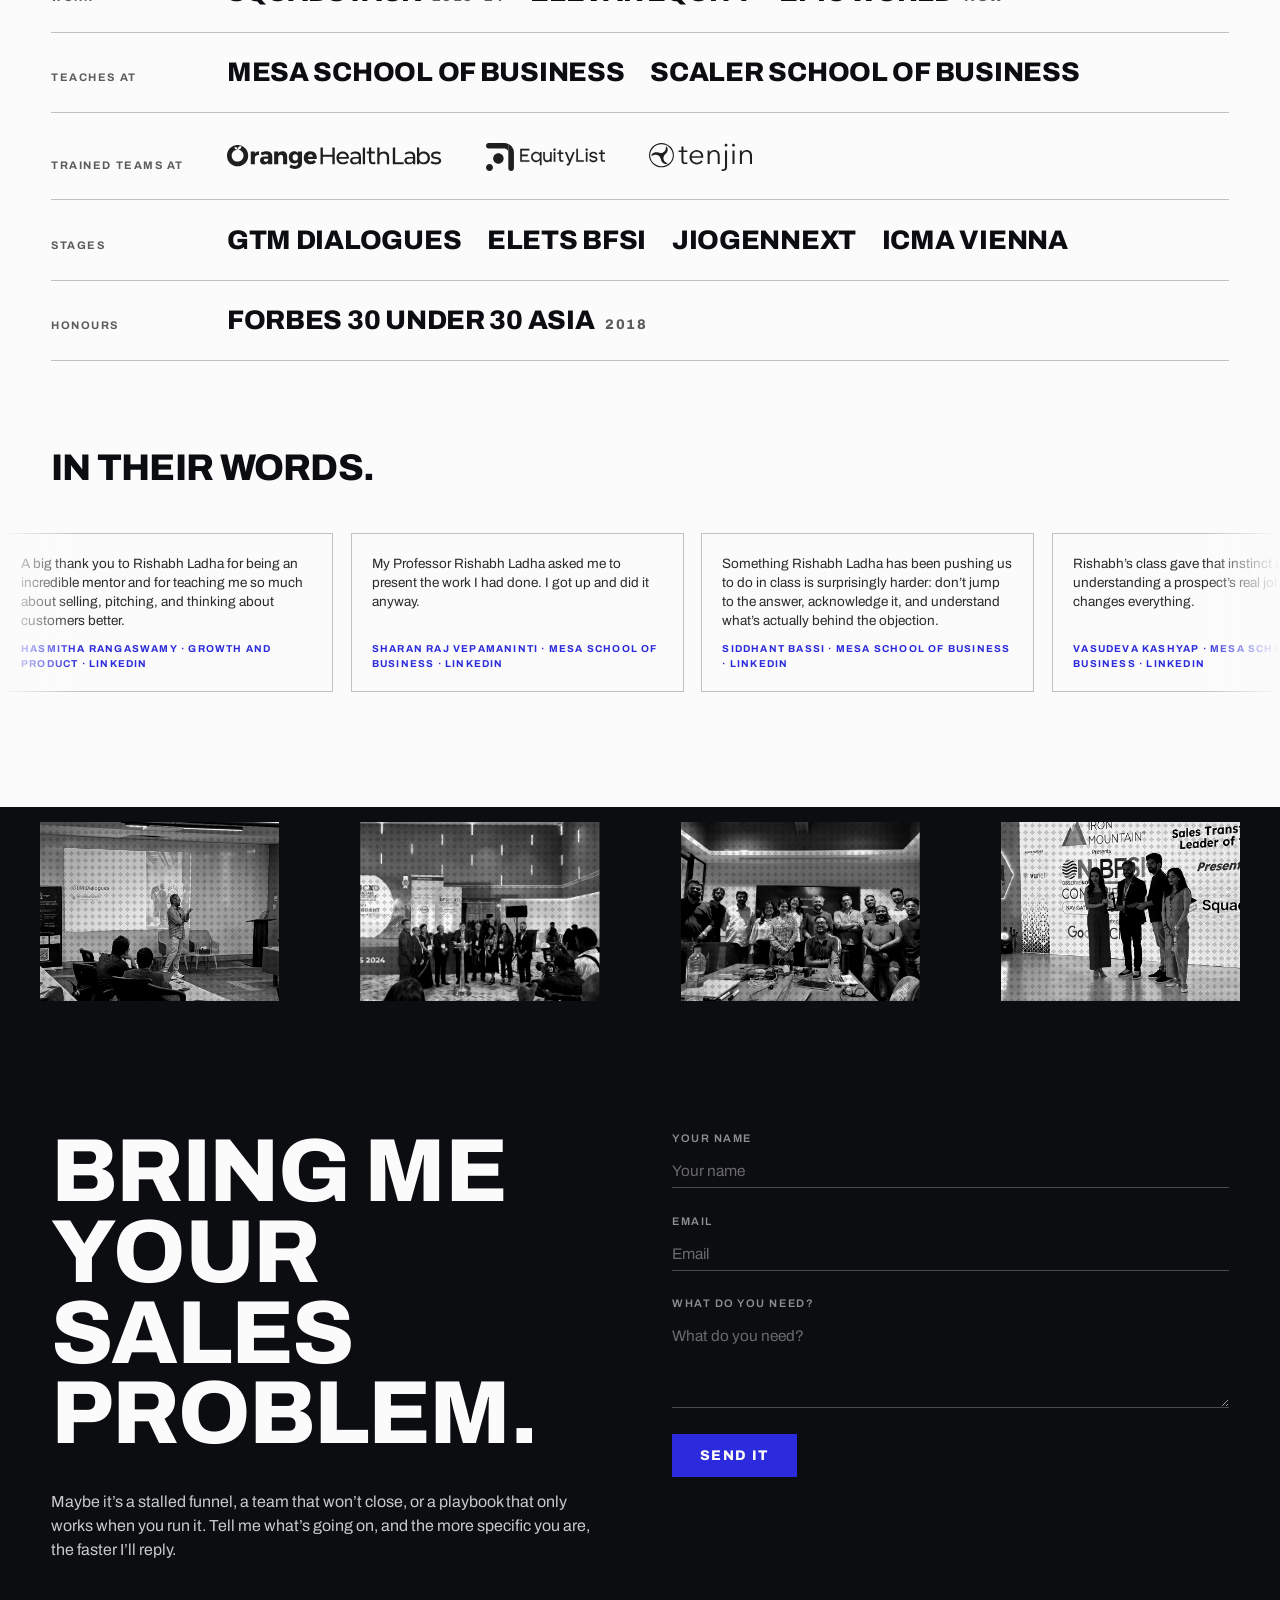
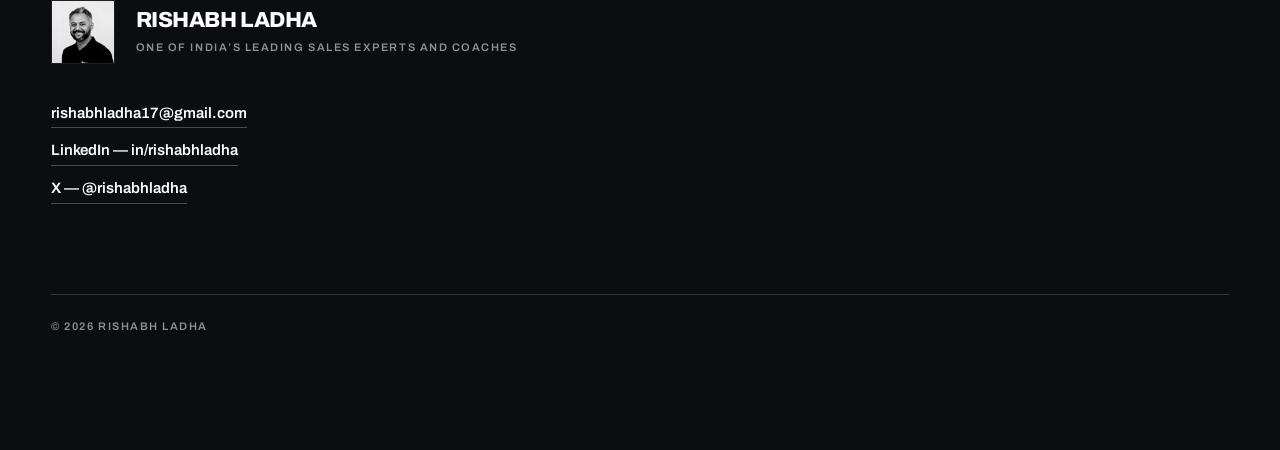
==== commit ad6fa727: "Drop chapter labels, refine copy and add photos across the site - Remove the visible chapter labels " ====
--- a/index.html
+++ b/index.html
@@ -50,7 +50,6 @@
 
 <div class="shell hero__grid">
 <div>
-<div class="chapter-head" data-rise><span class="note">My work</span></div>
 <h1 class="stmt stmt-xl" data-words>Improving sales talent in India</h1>
 <ol class="chain" data-stagger>
 <li><span>01</span>Built for your context</li>
@@ -60,8 +59,6 @@
 <div class="hero__belief" data-rise>
 <p class="hero__lead">I build sales programs around your team, then stay on to keep improving them.</p>
 <ul class="creds">
-<li><b>Co-founder</b>SquadStack</li>
-<li><b>Faculty</b>Mesa &amp; Scaler</li>
 <li><b>On the revenue side</b>11 years</li>
 </ul>
 <a class="cta" href="#contact" data-cursor="Write">Start a conversation <span>&rarr;</span></a>
@@ -72,18 +69,19 @@
 
 <!-- ================= 01 THE INSIGHT ================= -->
 <section class="shell chapter" id="insight" data-chapter="The insight" data-screen-label="Insight">
-<div class="chapter-head"><span class="num">01</span><span class="note">The insight</span></div>
 <div style="display:flex;gap:clamp(14px,2vw,28px);align-items:center" data-rise>
 <span class="glyph" aria-hidden="true">?</span>
 <p class="hero__lead">Why does the world&rsquo;s best tennis player still have a coach?</p>
 </div>
 <h2 class="stmt stmt-xl" style="margin-top:clamp(18px,2.4vw,32px)" data-words>Every seller needs a coach</h2>
-<p class="copy copy--wide" style="margin-top:clamp(18px,2.4vw,30px)" data-rise>Because being good and getting better are different jobs. Athletes, surgeons and musicians all train under someone. Most sellers never do.</p>
+<div class="split">
+<p class="copy copy--wide" data-rise>Because being good and getting better are different jobs. Athletes, surgeons and musicians all train under someone. Most sellers never do.</p>
+<figure class="shot split__shot"><img src="assets/images/orange-health-training.jpg" alt="Rishabh Ladha coaching the Orange Health sales team" loading="lazy" style="object-position:50% 36%"><figcaption>Orange Health &middot; Sales team training</figcaption></figure>
+</div>
 </section>
 
 <!-- ================= 02 THE ALTERNATIVES ================= -->
 <section class="shell chapter" id="alternatives" data-chapter="The usual fixes" data-screen-label="Alternatives">
-<div class="chapter-head"><span class="num num--b">02</span><span class="note">What teams try instead</span></div>
 <h2 class="stmt stmt-md" data-words>The usual sales enablement fixes don&rsquo;t stick.</h2>
 <div class="phases phases--3" data-stagger>
 <div class="phase"><span class="phase__n">01</span><h3>Template playbooks</h3><p>Someone else&rsquo;s playbook, copy-pasted into your market. Written for a different product, a different buyer, a different deal size.</p></div>
@@ -94,7 +92,6 @@
 
 <!-- ================= 03 THE SYSTEM (ideal outcome) ================= -->
 <section class="shell chapter" id="system" data-chapter="The system" data-screen-label="The system">
-<div class="chapter-head"><span class="num num--c">03</span><span class="note">The system</span></div>
 <h2 class="stmt stmt-md" data-words>Sales enablement systems need to be built around your team and improved with you, with humans in the loop.</h2>
 <!-- The AI learning loop is built for each company inside an engagement. It is not a standalone product. -->
 <div class="phases" data-stagger>
@@ -114,16 +111,16 @@
 
 <!-- ================= 04 WHAT WE DO (solution) ================= -->
 <section class="shell chapter" id="what-we-do" data-chapter="What we do" data-screen-label="What we do">
-<div class="chapter-head"><span class="num">04</span><span class="note">What we do</span></div>
 <h2 class="stmt stmt-lg" data-words>The future of<br>sales enablement.</h2>
 <!-- All six offerings are live (each is a consulting engagement; the page doesn't need to say so).
      Grouped as human-led | systems + human-led. Every AI mention carries its human expert. -->
 <div class="offer">
 <div>
+<figure class="shot offer__shot"><img src="assets/images/class-group.jpg" alt="Rishabh Ladha with a class of students after a sales session" loading="lazy"></figure>
 <p class="note offer__h">Human-led</p>
 <div class="rows">
 <a class="row" href="#contact" data-cursor="Ask" data-rise>
-<div class="row__t"><span class="row__n">01</span><div><span class="row__h">College classrooms</span><p class="row__m">For colleges &amp; business schools</p><p class="row__a">B2B Sales courses taught inside business schools and built on live cases, currently at Mesa School of Business and Scaler School of Business.</p></div></div>
+<div class="row__t"><span class="row__n">01</span><div><span class="row__h">College classrooms</span><p class="row__m">For colleges &amp; business schools</p><p class="row__a">B2B sales, marketing and customer success courses, taught inside business schools to undergraduate and postgraduate students.</p></div></div>
 </a>
 <a class="row" href="#contact" data-cursor="Ask" data-rise>
 <div class="row__t"><span class="row__n">02</span><div><span class="row__h">Enterprise sales</span><p class="row__m">For sales teams</p><p class="row__a">A program designed around your product and buyers, with coaching that follows your team onto real calls.</p></div></div>
@@ -134,13 +131,14 @@
 </div>
 </div>
 <div>
+<figure class="shot offer__shot"><img src="assets/images/rishabh-at-work.jpg" alt="Rishabh Ladha at his desk, working on a sales deck" loading="lazy" style="object-position:50% 52%"></figure>
 <p class="note offer__h">Systems + human-led</p>
 <div class="rows">
 <a class="row" href="#contact" data-cursor="Ask" data-rise>
 <div class="row__t"><span class="row__n">04</span><div><span class="row__h">GTM systems</span><p class="row__m">For founders &amp; mid-sized teams</p><p class="row__a">For the move from founder-led sales to a sales team: who to sell to, how to qualify, the playbook and the first hires, tuned on real results.</p></div></div>
 </a>
 <a class="row" href="#contact" data-cursor="Ask" data-rise>
-<div class="row__t"><span class="row__n">05</span><div><span class="row__h">Agents</span><p class="row__m">Built for each engagement</p><p class="row__a">Practice and content agents built around your playbook, so sellers get feedback between sessions. A human expert runs them with you.</p></div></div>
+<div class="row__t"><span class="row__n">05</span><div><span class="row__h">Agents</span><p class="row__m">Built for each engagement</p><p class="row__a">Agents for go-to-market, content libraries, CRM and deal-health monitoring, and training, built around your playbook and run with a human expert.</p></div></div>
 </a>
 <a class="row" href="#contact" data-cursor="Ask" data-rise>
 <div class="row__t"><span class="row__n">06</span><div><span class="row__h">Learning modules</span><p class="row__m">For anyone learning to sell</p><p class="row__a">Short modules that start with practice, drawn from the programs on this page.</p></div></div>
@@ -153,14 +151,13 @@
 <!-- ================= 05 TRACK RECORD (worked with + client logos + testimonials) ================= -->
 <section class="chapter" id="work" data-chapter="Track record" data-screen-label="Track record">
 <div class="shell">
-<div class="chapter-head"><span class="num num--b">05</span><span class="note">Track record</span></div>
 <div class="roster" data-stagger>
-<div class="roster__row"><span class="roster__k">Built</span><div class="roster__v"><b>SquadStack <span>2015&ndash;24</span></b><b>EPIC World <span>now</span></b></div></div>
+<div class="roster__row"><span class="roster__k">Work</span><div class="roster__v"><b>SquadStack <span>2015&ndash;24</span></b><b>Elevar Equity</b><b>EPIC World <span>now</span></b></div></div>
 <div class="roster__row"><span class="roster__k">Teaches at</span><div class="roster__v"><b>Mesa School of Business</b><b>Scaler School of Business</b></div></div>
 <!-- Client logos are each company's own file from its website (saved 2026-09-23), shown in black. -->
 <div class="roster__row"><span class="roster__k">Trained teams at</span><div class="roster__v logos"><img src="assets/images/logos/orange-health.svg" alt="Orange Health" width="234" height="26" style="--h:.85"><img src="assets/images/logos/equitylist.svg" alt="EquityList" width="1318" height="310"><img src="assets/images/logos/tenjin.svg" alt="Tenjin" width="110" height="30"></div></div>
 <div class="roster__row"><span class="roster__k">Stages</span><div class="roster__v"><b>GTM Dialogues</b><b>Elets BFSI</b><b>JioGenNext</b><b>ICMA Vienna</b></div></div>
-<div class="roster__row"><span class="roster__k">Listed in</span><div class="roster__v"><b>Forbes 30 Under 30 Asia <span>2018</span></b></div></div>
+<div class="roster__row"><span class="roster__k">Honours</span><div class="roster__v"><b>Forbes 30 Under 30 Asia <span>2018</span></b></div></div>
 </div>
 <!-- [PASTE later: 2–3 quotes from founders or sales leaders. All six below are Mesa-classroom voices.] -->
 <h2 class="stmt stmt-md" style="margin-top:clamp(56px,7vw,104px)" data-words>In their words.</h2>
@@ -184,7 +181,7 @@
 <!-- ================= PHOTO STRIP ================= -->
 <div class="strip" aria-hidden="true">
 <figure class="shot" style="--i:0"><img src="assets/images/gtmdialogues-talk.jpg" alt="" loading="lazy"></figure>
-<figure class="shot" style="--i:1"><img src="assets/images/orange-health-training.jpg" alt="" loading="lazy" style="object-position:50% 38%"></figure>
+<figure class="shot" style="--i:1"><img src="assets/images/keynote-bfsi-cxo.jpg" alt="" loading="lazy"></figure>
 <figure class="shot" style="--i:2"><img src="assets/images/orange-health-team.jpg" alt="" loading="lazy"></figure>
 <figure class="shot" style="--i:3"><img src="assets/images/award-onbfsi.jpg" alt="" loading="lazy"></figure>
 </div>
@@ -196,7 +193,6 @@
 <section class="end" id="contact" data-chapter="Work with me" data-screen-label="Work with me">
 <div class="end__grid">
 <div>
-<div class="chapter-head"><span class="num" style="color:var(--acid-lit)">06</span><span class="note">Work with me</span></div>
 <h2 class="stmt end__ask" data-words>Bring me<br>your sales<br>problem.</h2>
 <p class="copy copy--wide" style="color:#c9c9c9;margin-top:clamp(20px,3vw,36px)" data-rise>Maybe it&rsquo;s a stalled funnel, a team that won&rsquo;t close, or a playbook that only works when you run it. Tell me what&rsquo;s going on, and the more specific you are, the faster I&rsquo;ll reply.</p>
 <div class="sig" data-rise>
--- a/styles/site.css
+++ b/styles/site.css
@@ -251,6 +251,11 @@
 /* what we do: human-led | systems + human-led, three offerings each */
 .offer{display:grid;grid-template-columns:repeat(2,minmax(0,1fr));gap:clamp(28px,4vw,72px);margin-top:clamp(28px,4vw,56px)}
 .offer__h{margin-bottom:14px;color:var(--acid)}
+.offer__shot{margin:0 0 clamp(18px,2vw,28px);aspect-ratio:16/9}
+/* insight: copy beside a photo */
+.split{display:grid;grid-template-columns:minmax(0,1fr) minmax(0,1fr);gap:clamp(24px,4vw,72px);align-items:start;margin-top:clamp(18px,2.4vw,30px)}
+.split__shot{margin:0;aspect-ratio:4/3}
+@media(max-width:899px){.split{grid-template-columns:1fr}}
 @media(max-width:899px){.offer{grid-template-columns:1fr}}
 .row{display:block;border-bottom:1px solid var(--rule);padding:clamp(18px,2.2vw,30px) clamp(14px,2vw,28px);margin-inline:calc(-1 * clamp(14px,2vw,28px));transition:background .35s var(--ease),color .35s var(--ease)}
 .row__t{display:flex;gap:clamp(12px,2vw,28px);align-items:baseline}
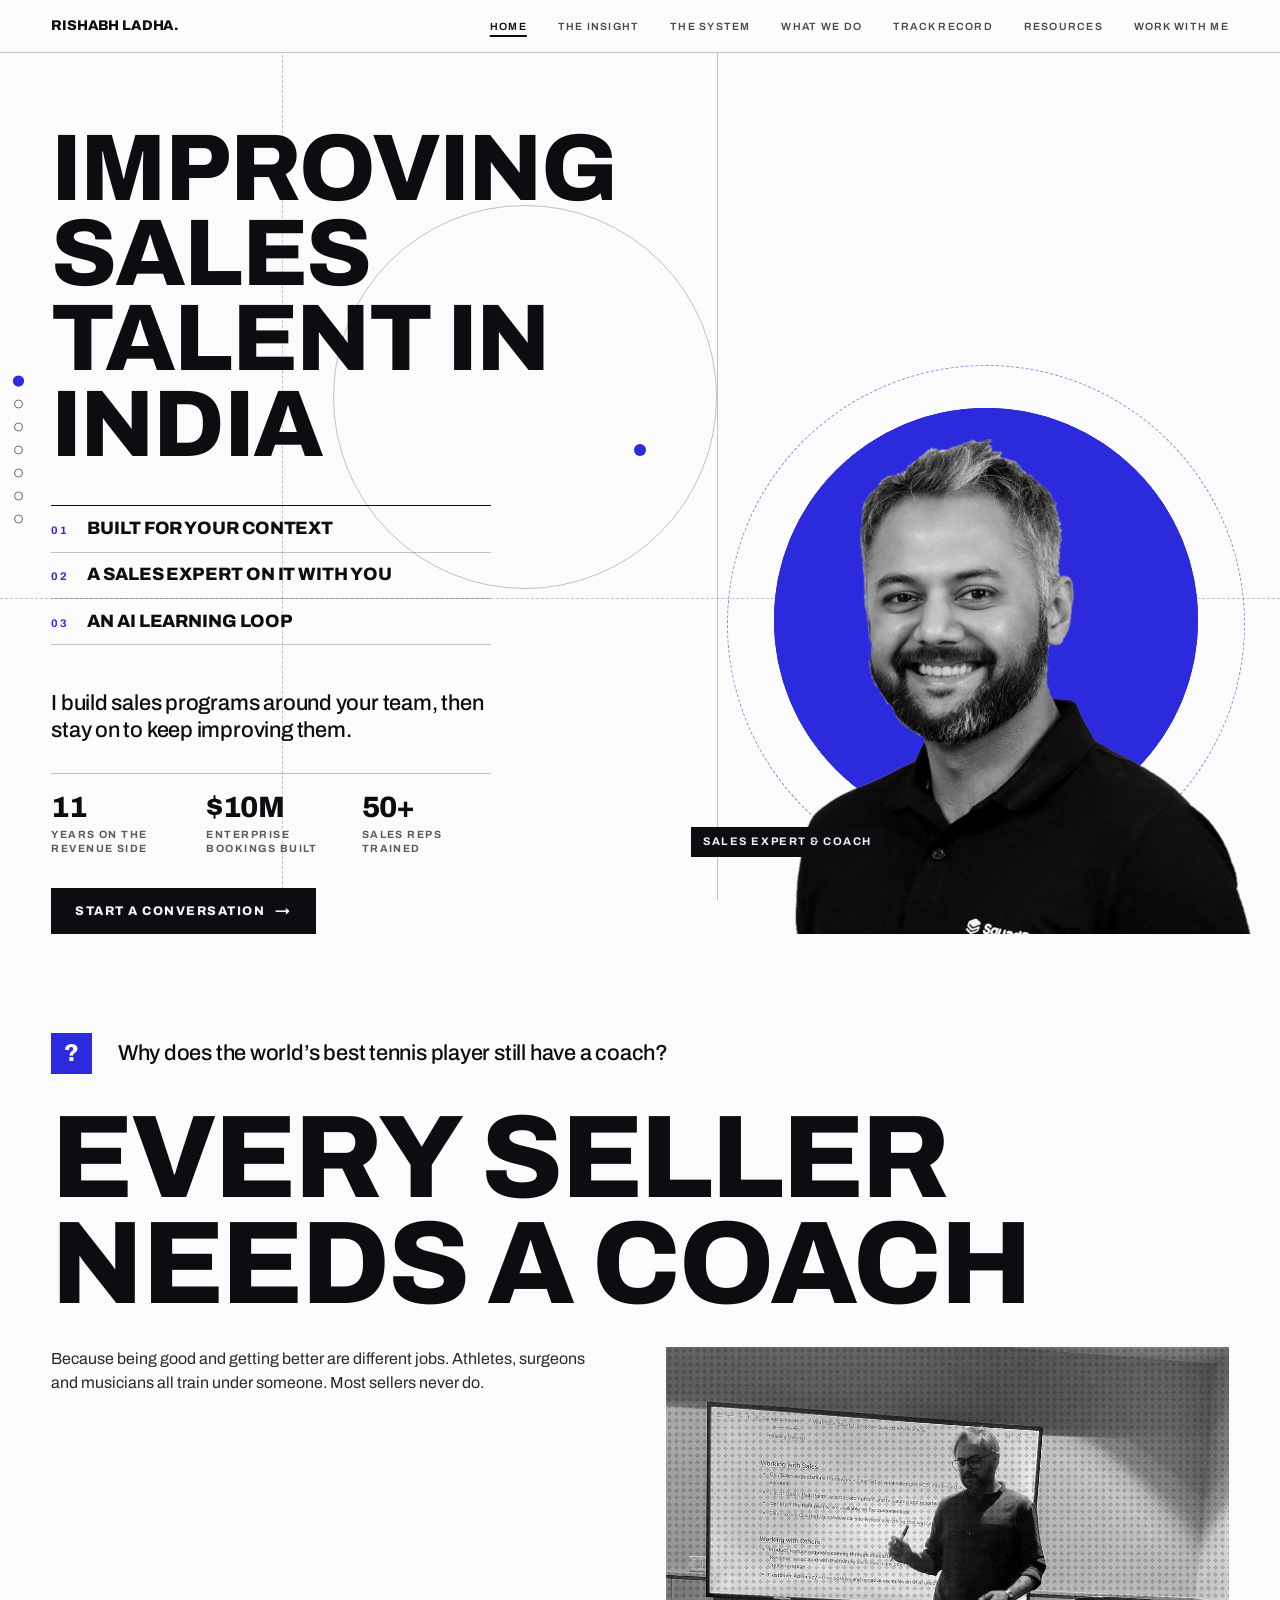
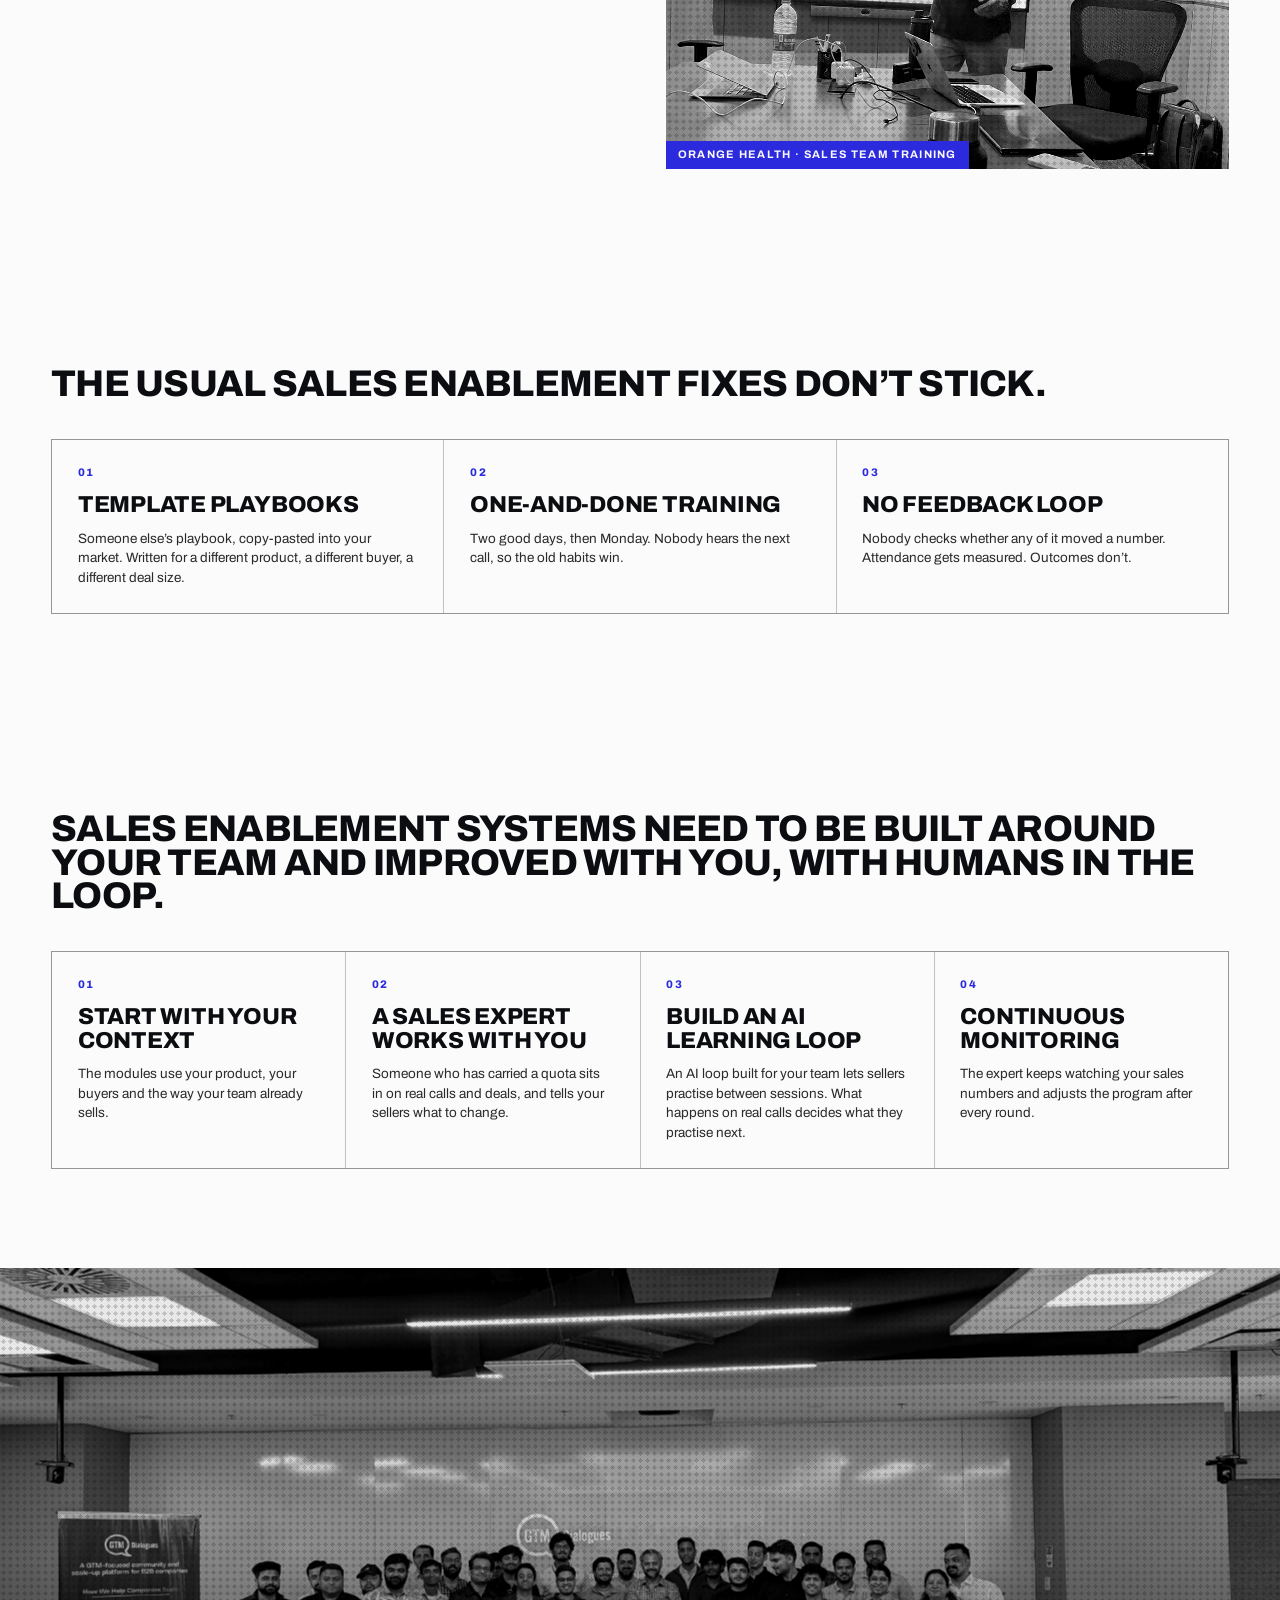
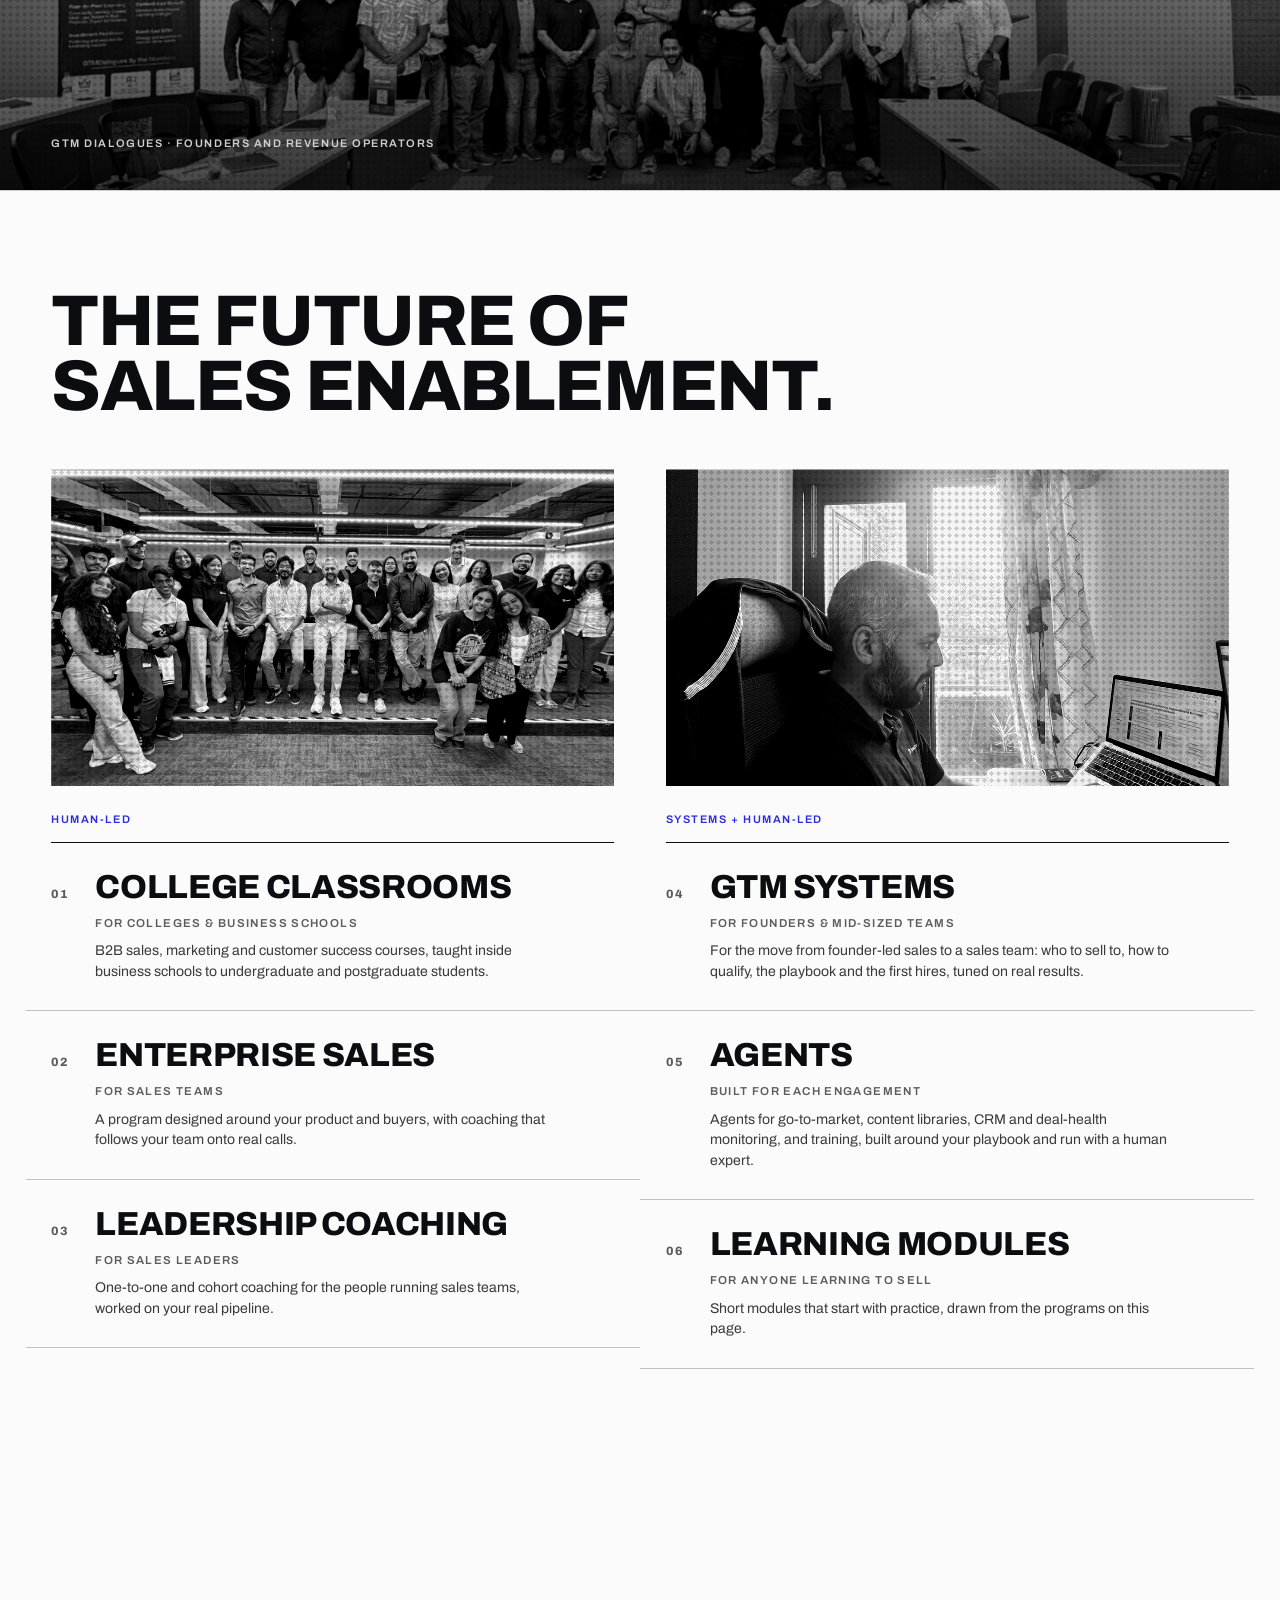
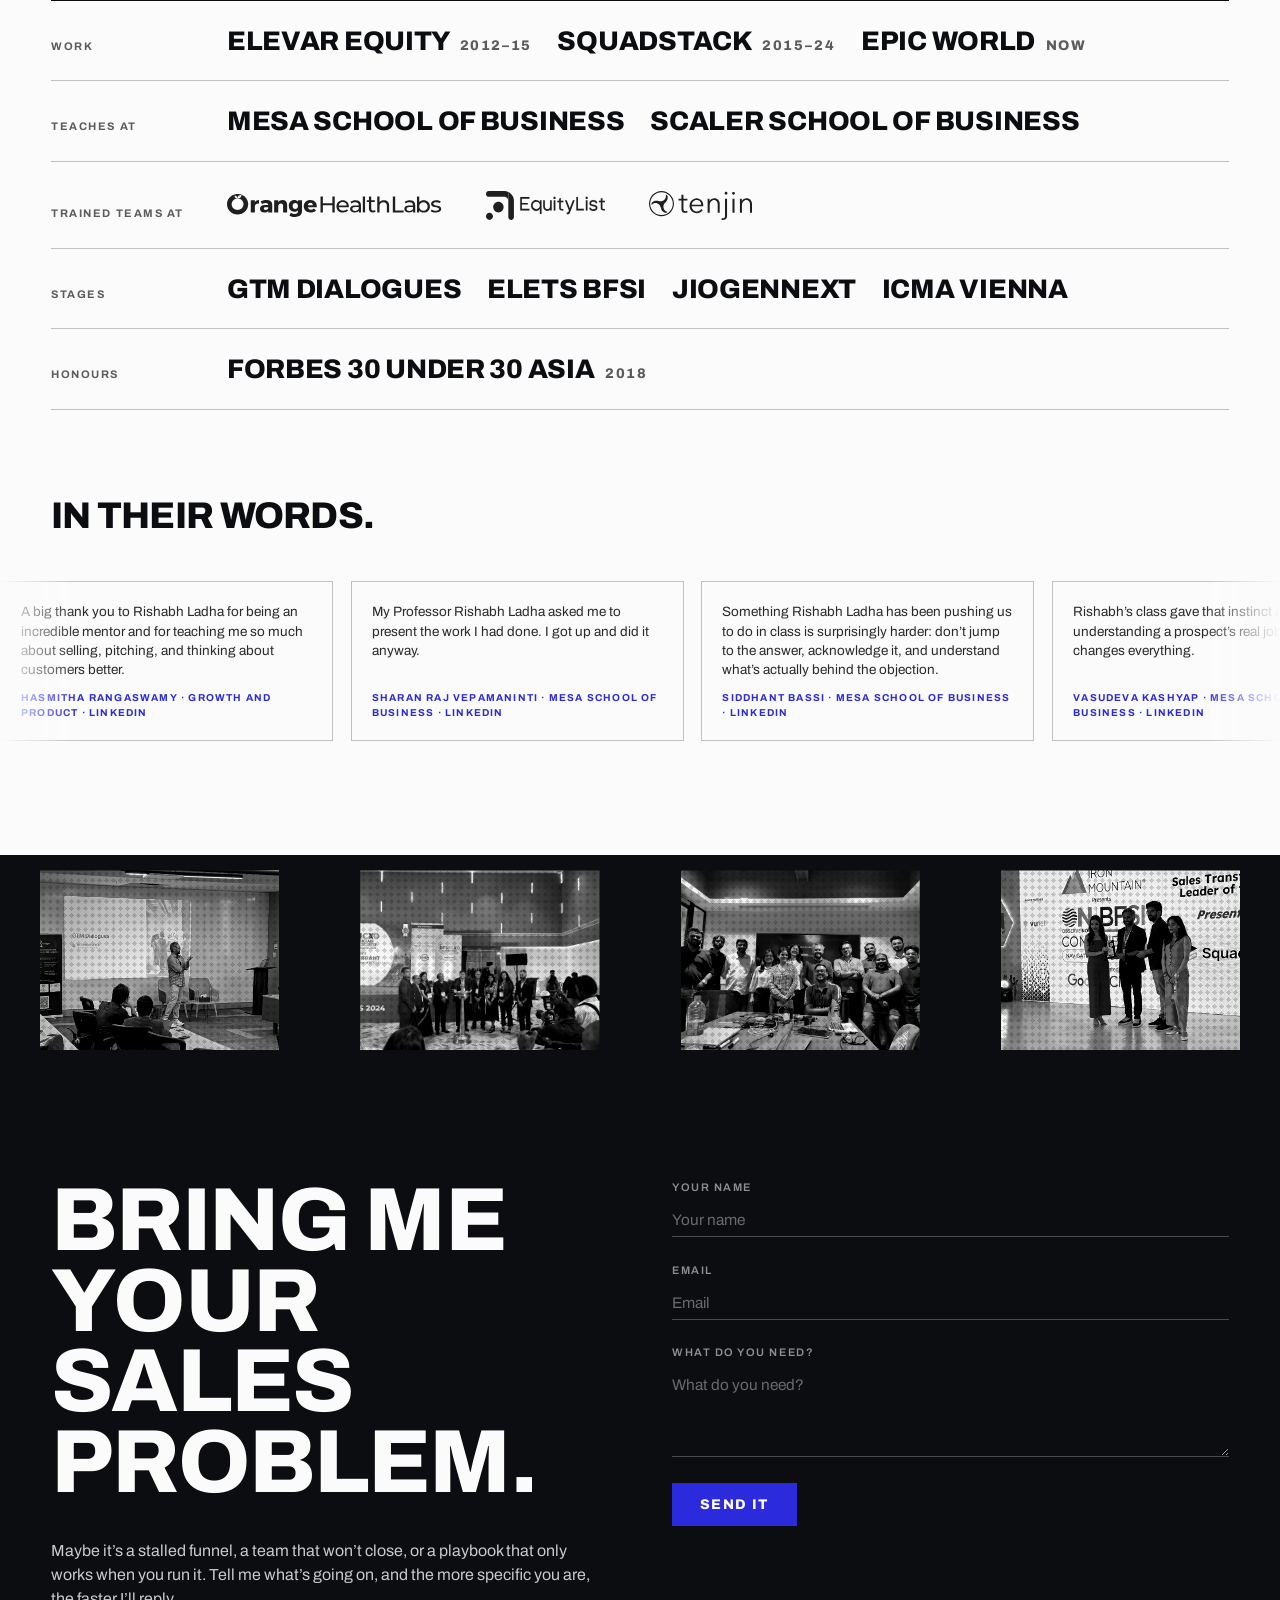
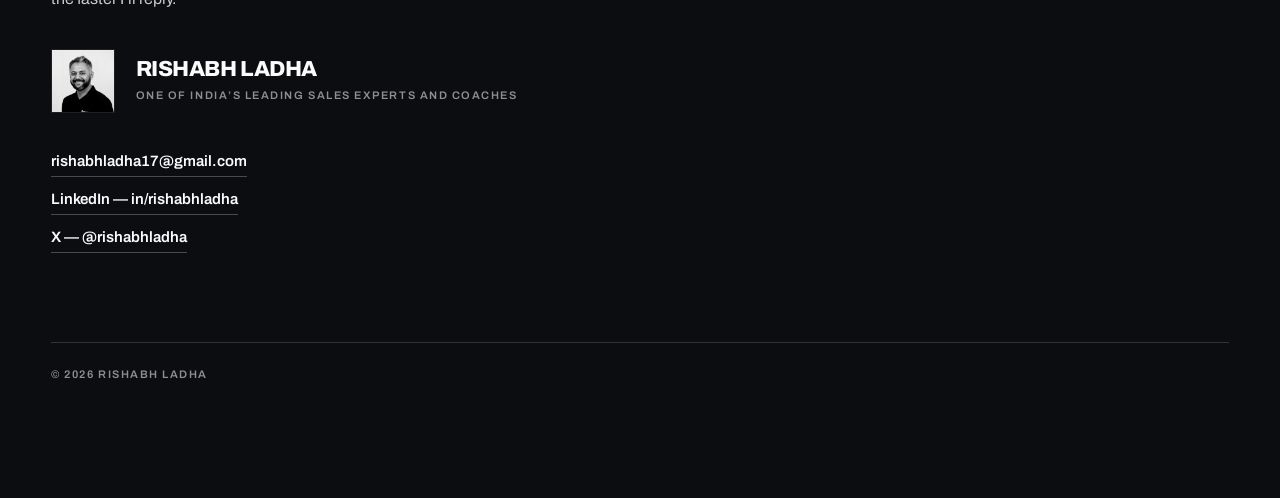
==== commit f428640d: "Add proof numbers from Rishabh's CV to the hero - Hero figures: 11 years on the revenue side, $10M e" ====
--- a/index.html
+++ b/index.html
@@ -59,7 +59,9 @@
 <div class="hero__belief" data-rise>
 <p class="hero__lead">I build sales programs around your team, then stay on to keep improving them.</p>
 <ul class="creds">
-<li><b>On the revenue side</b>11 years</li>
+<li><b>Years on the revenue side</b>11</li>
+<li><b>Enterprise bookings built</b>$10M</li>
+<li><b>Sales reps trained</b>50+</li>
 </ul>
 <a class="cta" href="#contact" data-cursor="Write">Start a conversation <span>&rarr;</span></a>
 </div>
@@ -152,7 +154,7 @@
 <section class="chapter" id="work" data-chapter="Track record" data-screen-label="Track record">
 <div class="shell">
 <div class="roster" data-stagger>
-<div class="roster__row"><span class="roster__k">Work</span><div class="roster__v"><b>SquadStack <span>2015&ndash;24</span></b><b>Elevar Equity</b><b>EPIC World <span>now</span></b></div></div>
+<div class="roster__row"><span class="roster__k">Work</span><div class="roster__v"><b>Elevar Equity <span>2012&ndash;15</span></b><b>SquadStack <span>2015&ndash;24</span></b><b>EPIC World <span>now</span></b></div></div>
 <div class="roster__row"><span class="roster__k">Teaches at</span><div class="roster__v"><b>Mesa School of Business</b><b>Scaler School of Business</b></div></div>
 <!-- Client logos are each company's own file from its website (saved 2026-09-23), shown in black. -->
 <div class="roster__row"><span class="roster__k">Trained teams at</span><div class="roster__v logos"><img src="assets/images/logos/orange-health.svg" alt="Orange Health" width="234" height="26" style="--h:.85"><img src="assets/images/logos/equitylist.svg" alt="EquityList" width="1318" height="310"><img src="assets/images/logos/tenjin.svg" alt="Tenjin" width="110" height="30"></div></div>
--- a/styles/site.css
+++ b/styles/site.css
@@ -80,9 +80,10 @@
 .reg::after{content:'';position:absolute;inset:3px;border:1px solid var(--quiet-dec);border-radius:50%}
 .hero__belief{grid-column:1;margin-top:clamp(28px,5vh,56px);max-width:440px}
 .hero__lead{font-size:clamp(19px,1.7vw,26px);line-height:1.25;font-weight:500;letter-spacing:-.01em;text-wrap:pretty}
-.creds{list-style:none;margin:clamp(16px,2vw,24px) 0 0;padding:0;display:flex;flex-wrap:wrap;gap:14px clamp(20px,2.4vw,36px)}
-.creds li{display:flex;flex-direction:column;gap:3px;font-size:clamp(14px,1.1vw,16px);font-weight:700}
-.creds b{font-size:10.5px;font-weight:700;letter-spacing:.14em;text-transform:uppercase;color:var(--quiet)}
+/* hero proof numbers: big value, small label under it (markup keeps label first for screen readers) */
+.creds{list-style:none;margin:clamp(18px,2.2vw,28px) 0 0;padding:0;display:grid;grid-template-columns:repeat(3,minmax(0,1fr));gap:14px clamp(16px,2vw,28px);border-top:1px solid var(--rule);padding-top:clamp(14px,1.6vw,20px)}
+.creds li{display:flex;flex-direction:column-reverse;justify-content:flex-end;gap:6px;font-size:clamp(24px,2.3vw,34px);font-weight:800;text-transform:uppercase;letter-spacing:-.02em;line-height:.95}
+.creds b{font-size:10.5px;font-weight:700;letter-spacing:.14em;line-height:1.35;text-transform:uppercase;color:var(--quiet)}
 .hero__name{position:relative;z-index:3;margin-top:clamp(28px,6vh,72px);line-height:.78;white-space:nowrap;font-size:min(clamp(56px,13.6vw,224px),11vw);max-width:100%;color:var(--black)}
 .hero .hero__name{max-width:var(--split);font-size:min(clamp(56px,13.6vw,224px),7.6vw);mix-blend-mode:difference;color:#f2f2f2}
 @media(max-width:899px){.hero__grid{grid-template-columns:1fr}.hero__asides{align-items:flex-start;text-align:left}.reg{margin-left:0}}
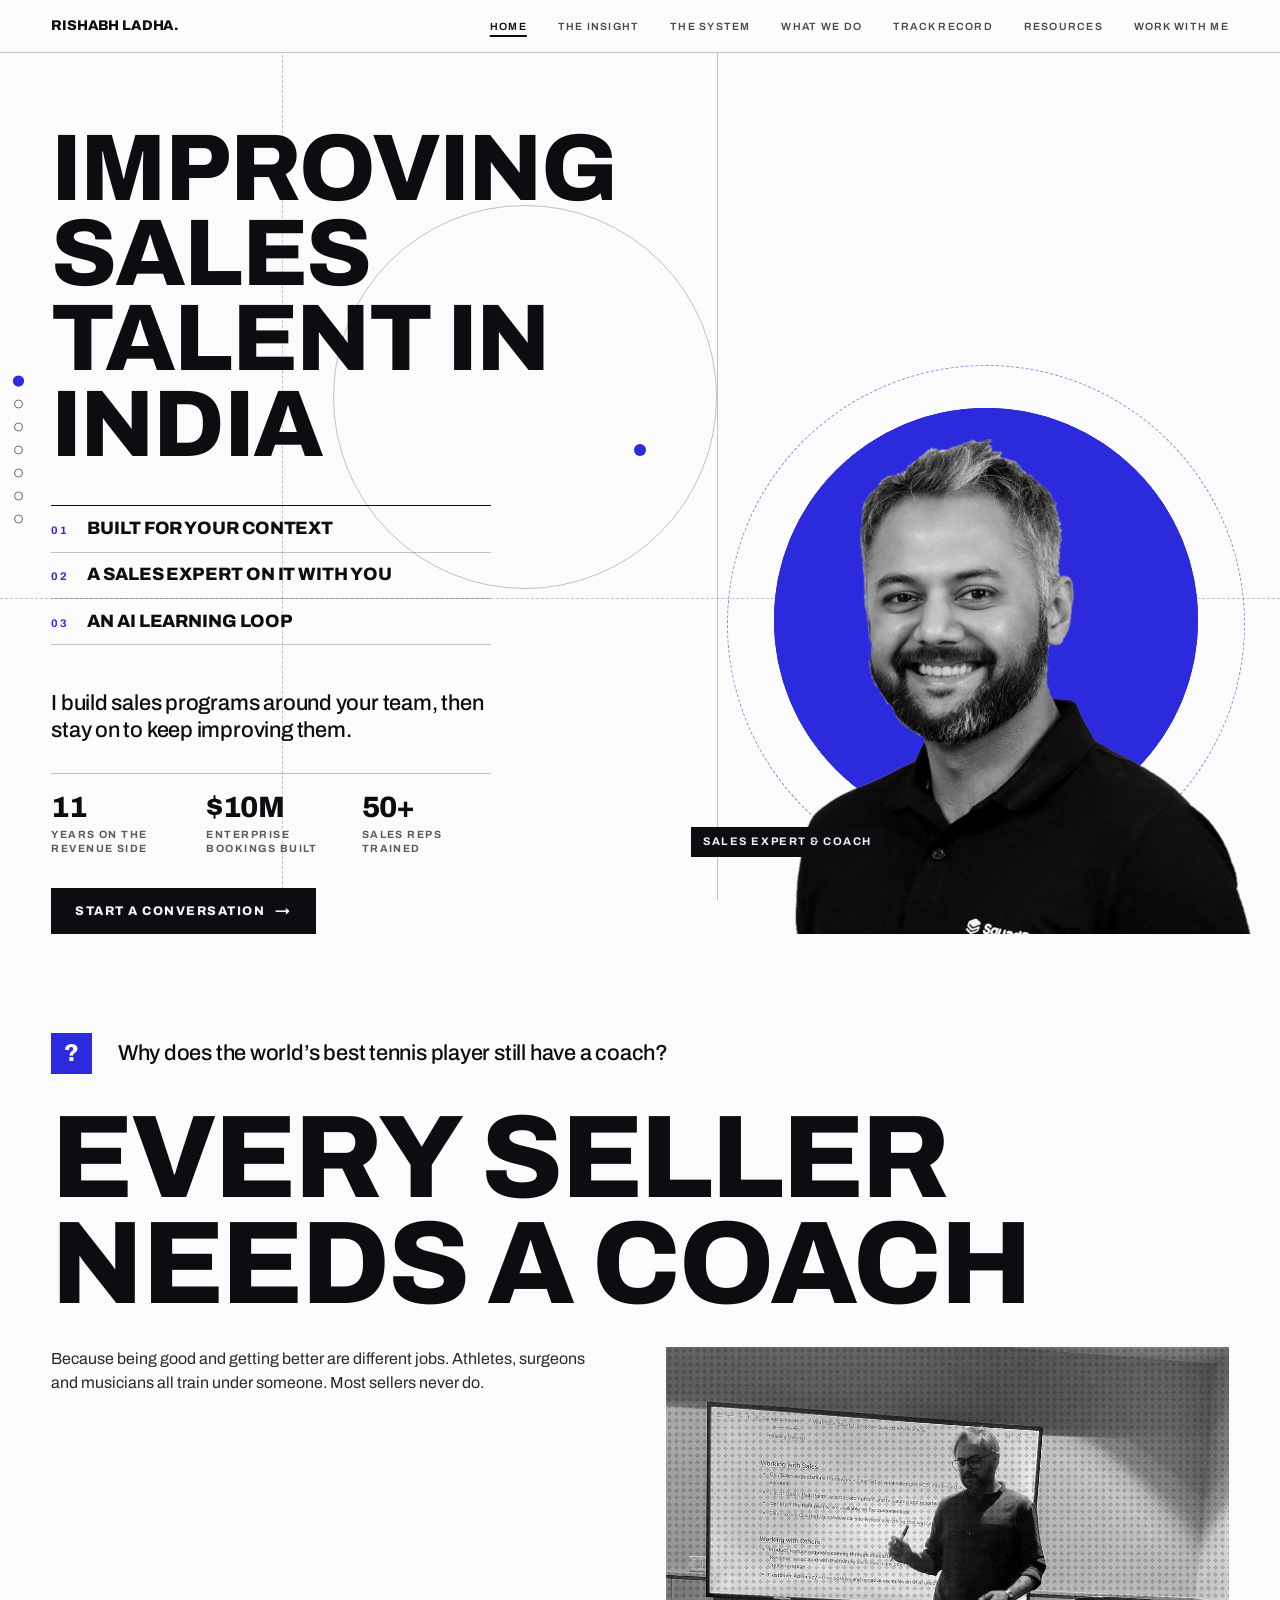
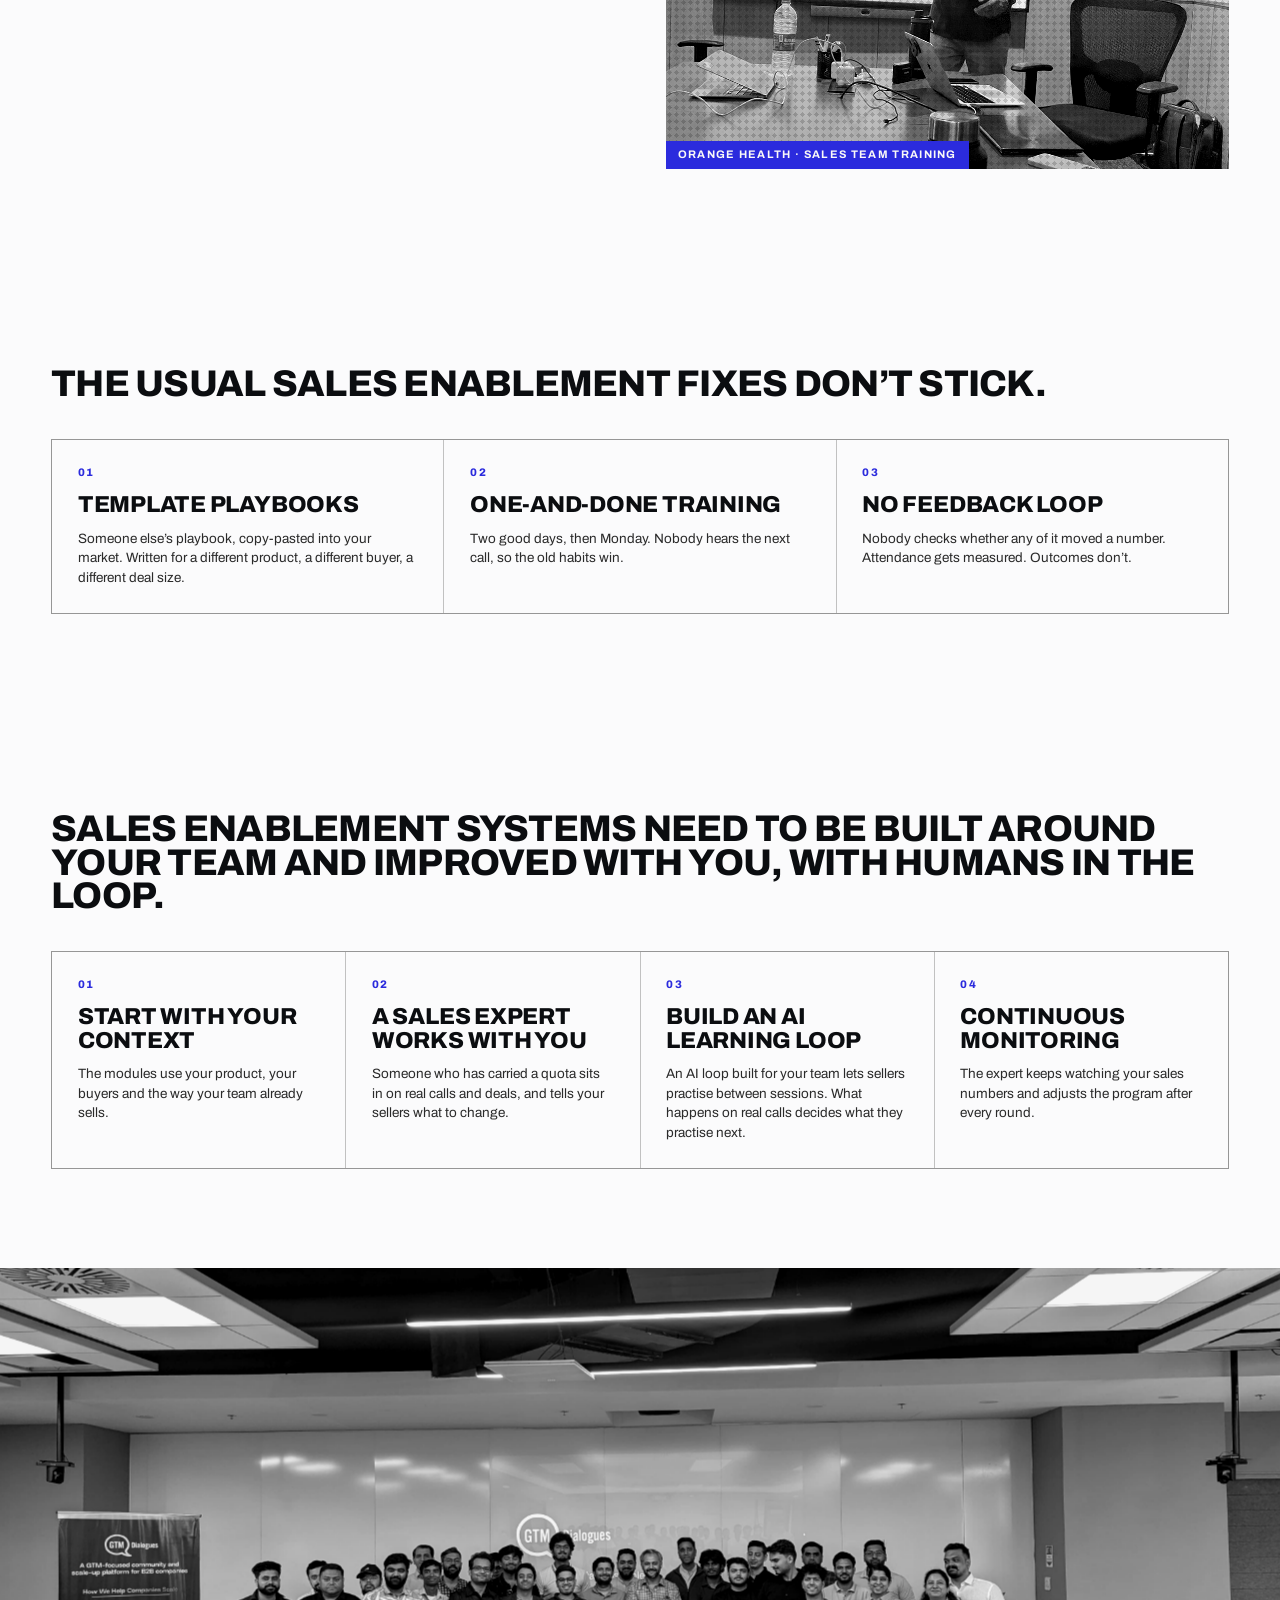
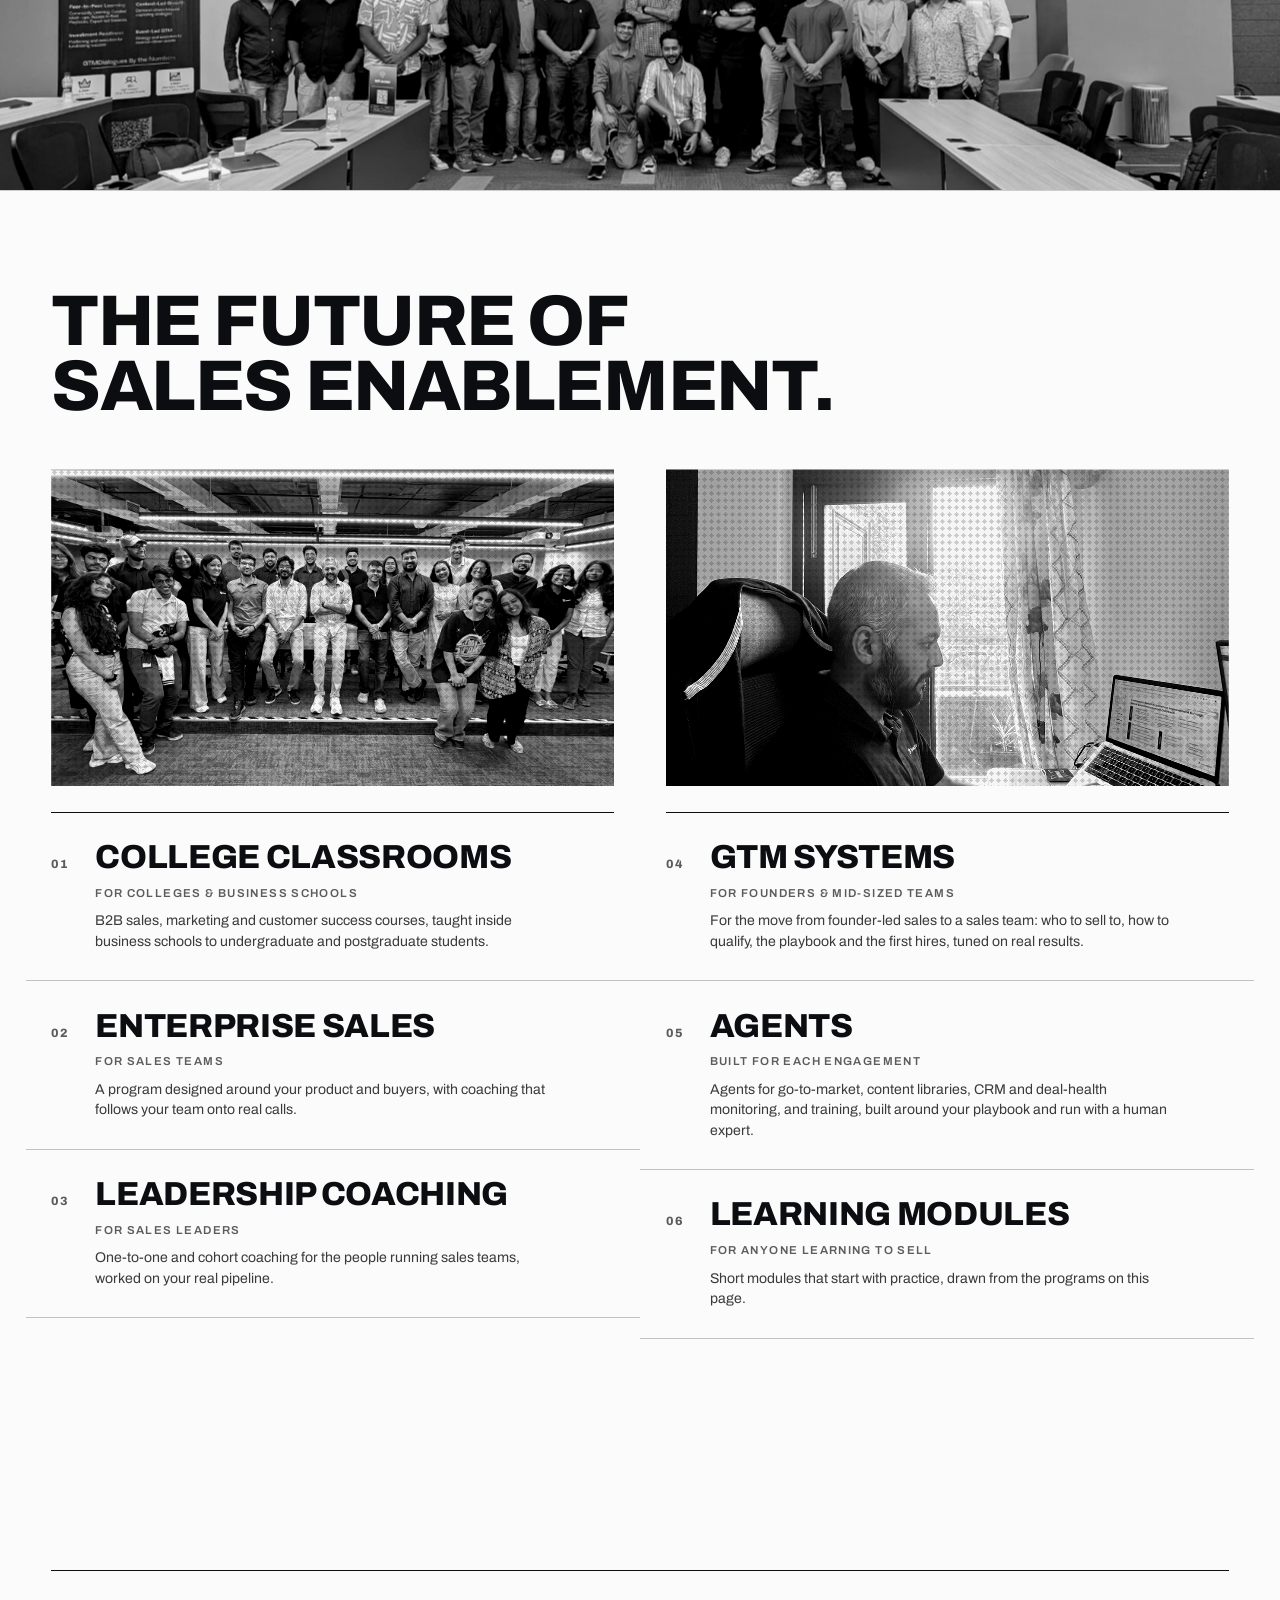
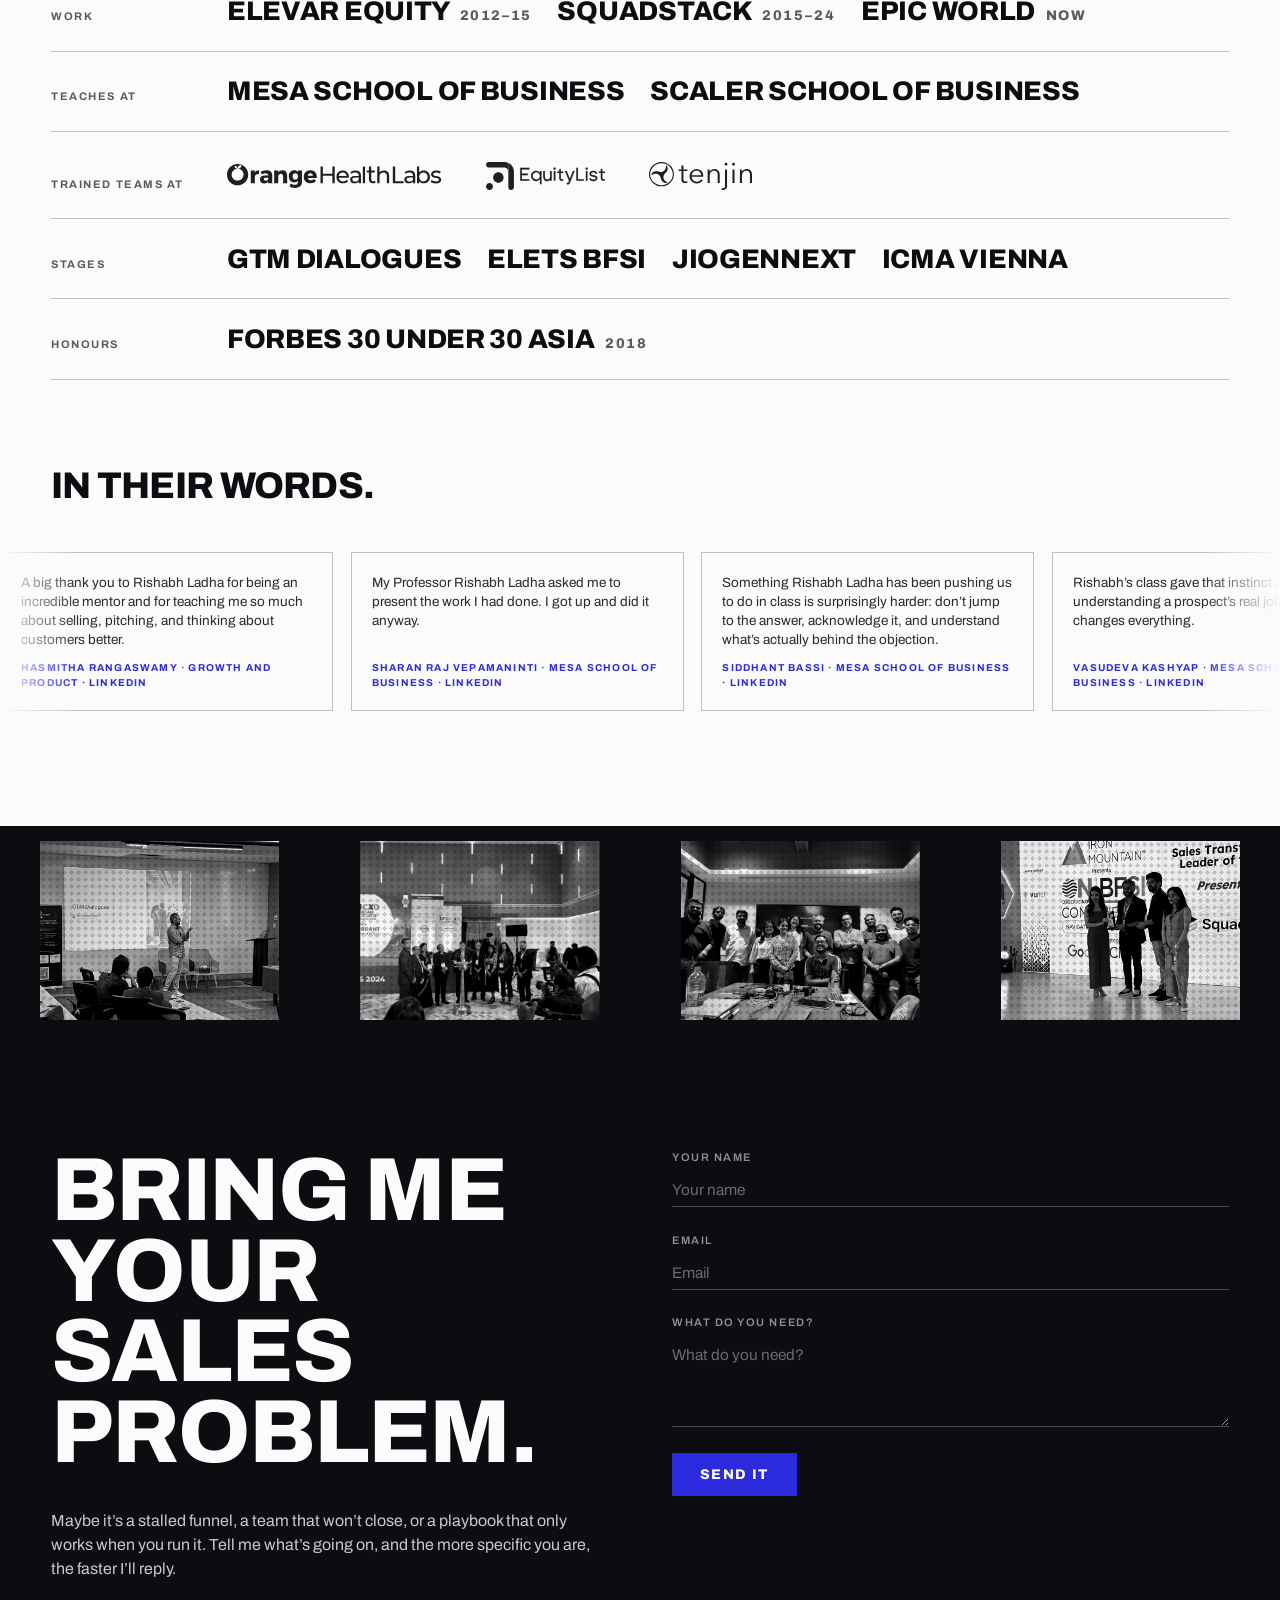
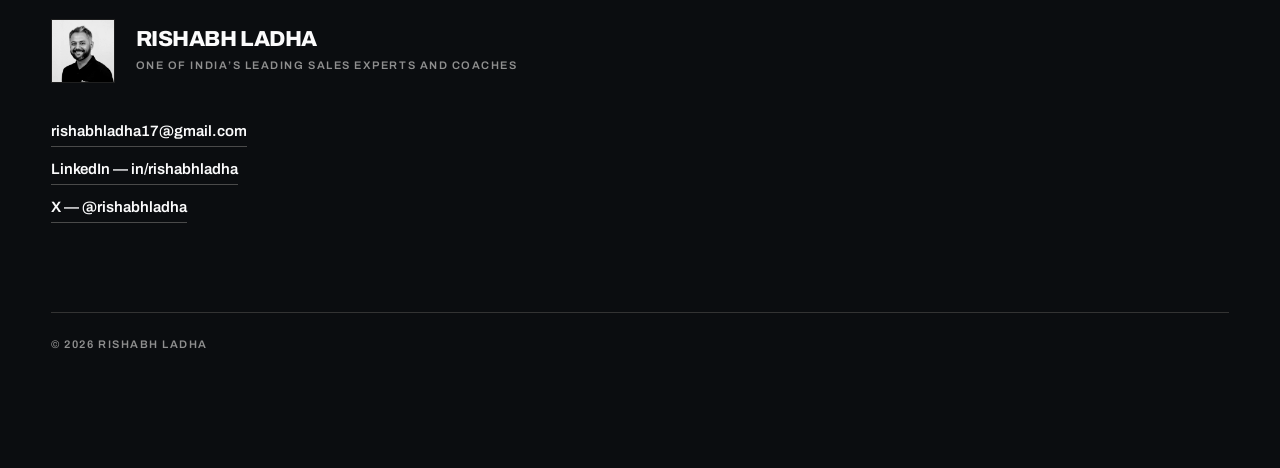
==== commit 5a5b6d55: "Remove the group captions in What we do Co-Authored-By: Claude Opus 5.5 <noreply@anthropic.com>" ====
--- a/index.html
+++ b/index.html
@@ -115,11 +115,10 @@
 <section class="shell chapter" id="what-we-do" data-chapter="What we do" data-screen-label="What we do">
 <h2 class="stmt stmt-lg" data-words>The future of<br>sales enablement.</h2>
 <!-- All six offerings are live (each is a consulting engagement; the page doesn't need to say so).
-     Grouped as human-led | systems + human-led. Every AI mention carries its human expert. -->
+     Two columns: human-led (01–03) | systems + human-led (04–06); the group captions were removed by the owner 2026-09-26. Every AI mention carries its human expert. -->
 <div class="offer">
 <div>
 <figure class="shot offer__shot"><img src="assets/images/class-group.jpg" alt="Rishabh Ladha with a class of students after a sales session" loading="lazy"></figure>
-<p class="note offer__h">Human-led</p>
 <div class="rows">
 <a class="row" href="#contact" data-cursor="Ask" data-rise>
 <div class="row__t"><span class="row__n">01</span><div><span class="row__h">College classrooms</span><p class="row__m">For colleges &amp; business schools</p><p class="row__a">B2B sales, marketing and customer success courses, taught inside business schools to undergraduate and postgraduate students.</p></div></div>
@@ -134,7 +133,6 @@
 </div>
 <div>
 <figure class="shot offer__shot"><img src="assets/images/rishabh-at-work.jpg" alt="Rishabh Ladha at his desk, working on a sales deck" loading="lazy" style="object-position:50% 52%"></figure>
-<p class="note offer__h">Systems + human-led</p>
 <div class="rows">
 <a class="row" href="#contact" data-cursor="Ask" data-rise>
 <div class="row__t"><span class="row__n">04</span><div><span class="row__h">GTM systems</span><p class="row__m">For founders &amp; mid-sized teams</p><p class="row__a">For the move from founder-led sales to a sales team: who to sell to, how to qualify, the playbook and the first hires, tuned on real results.</p></div></div>
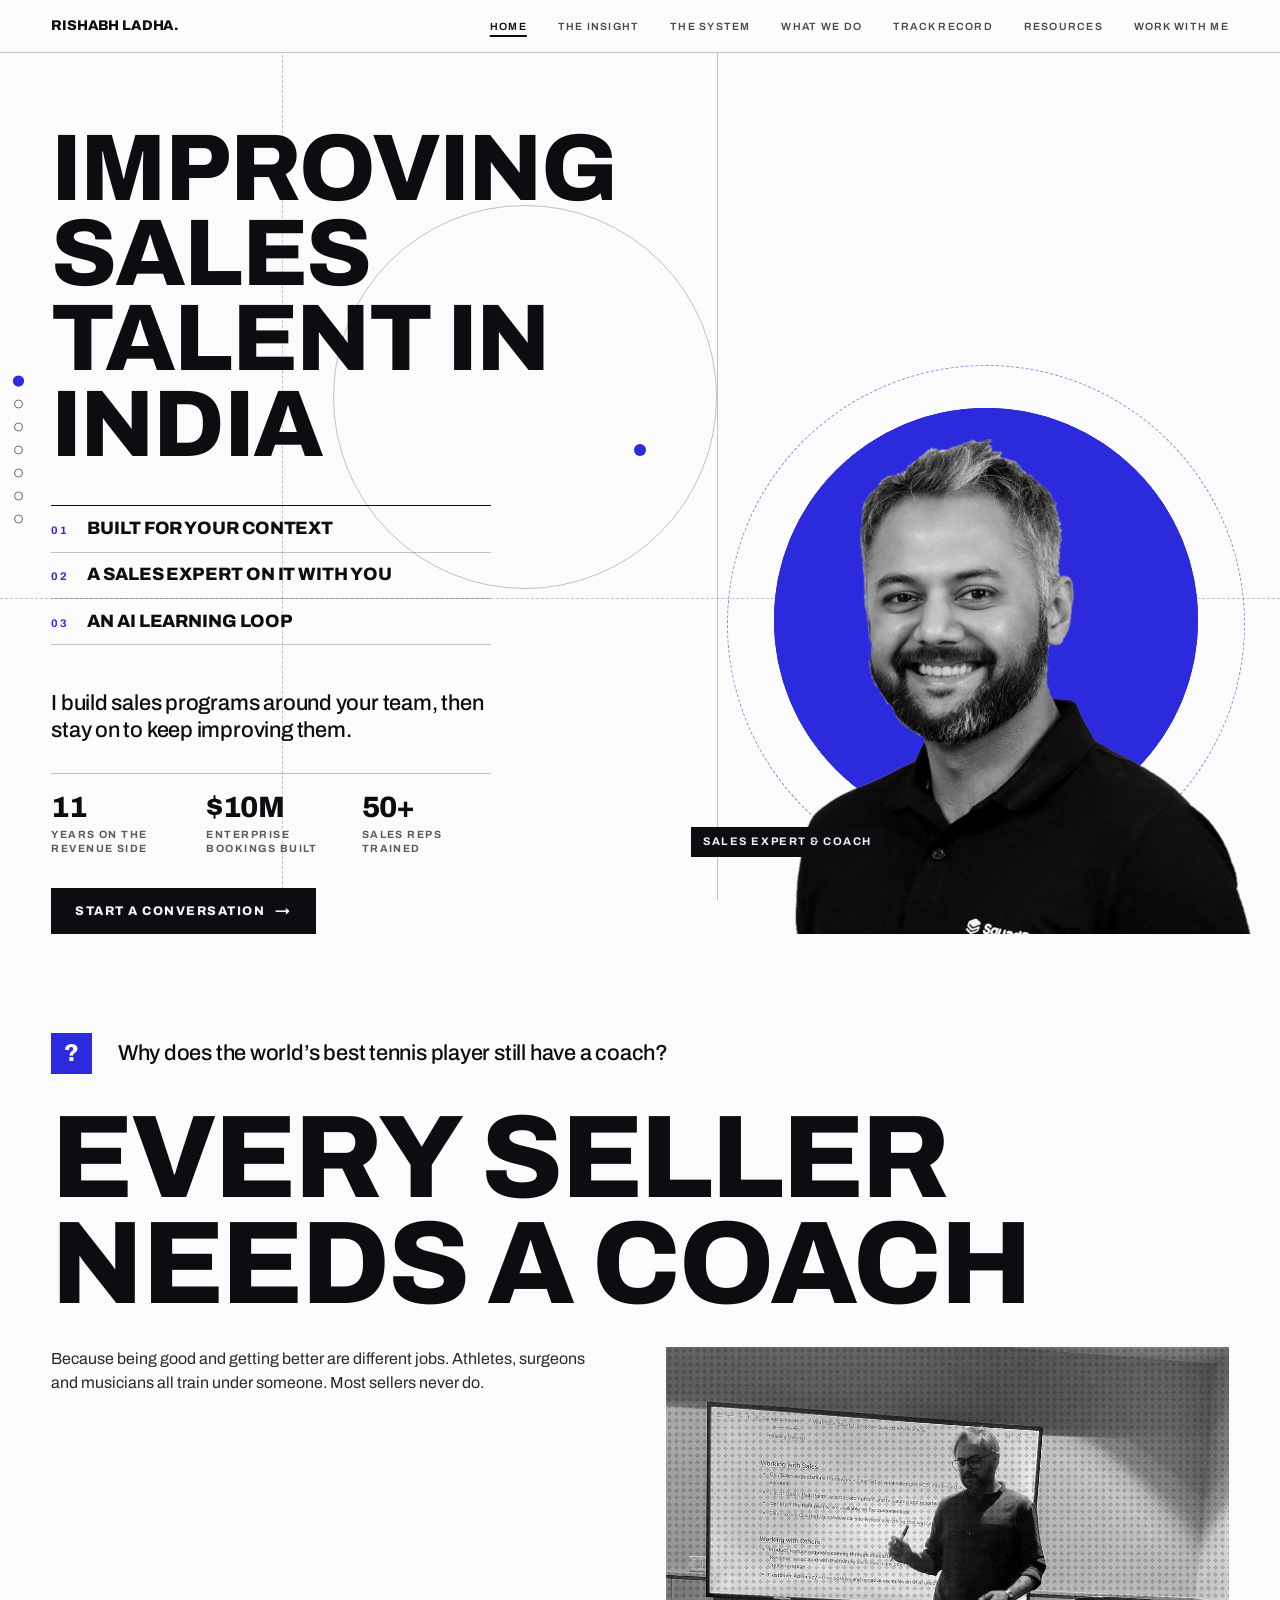
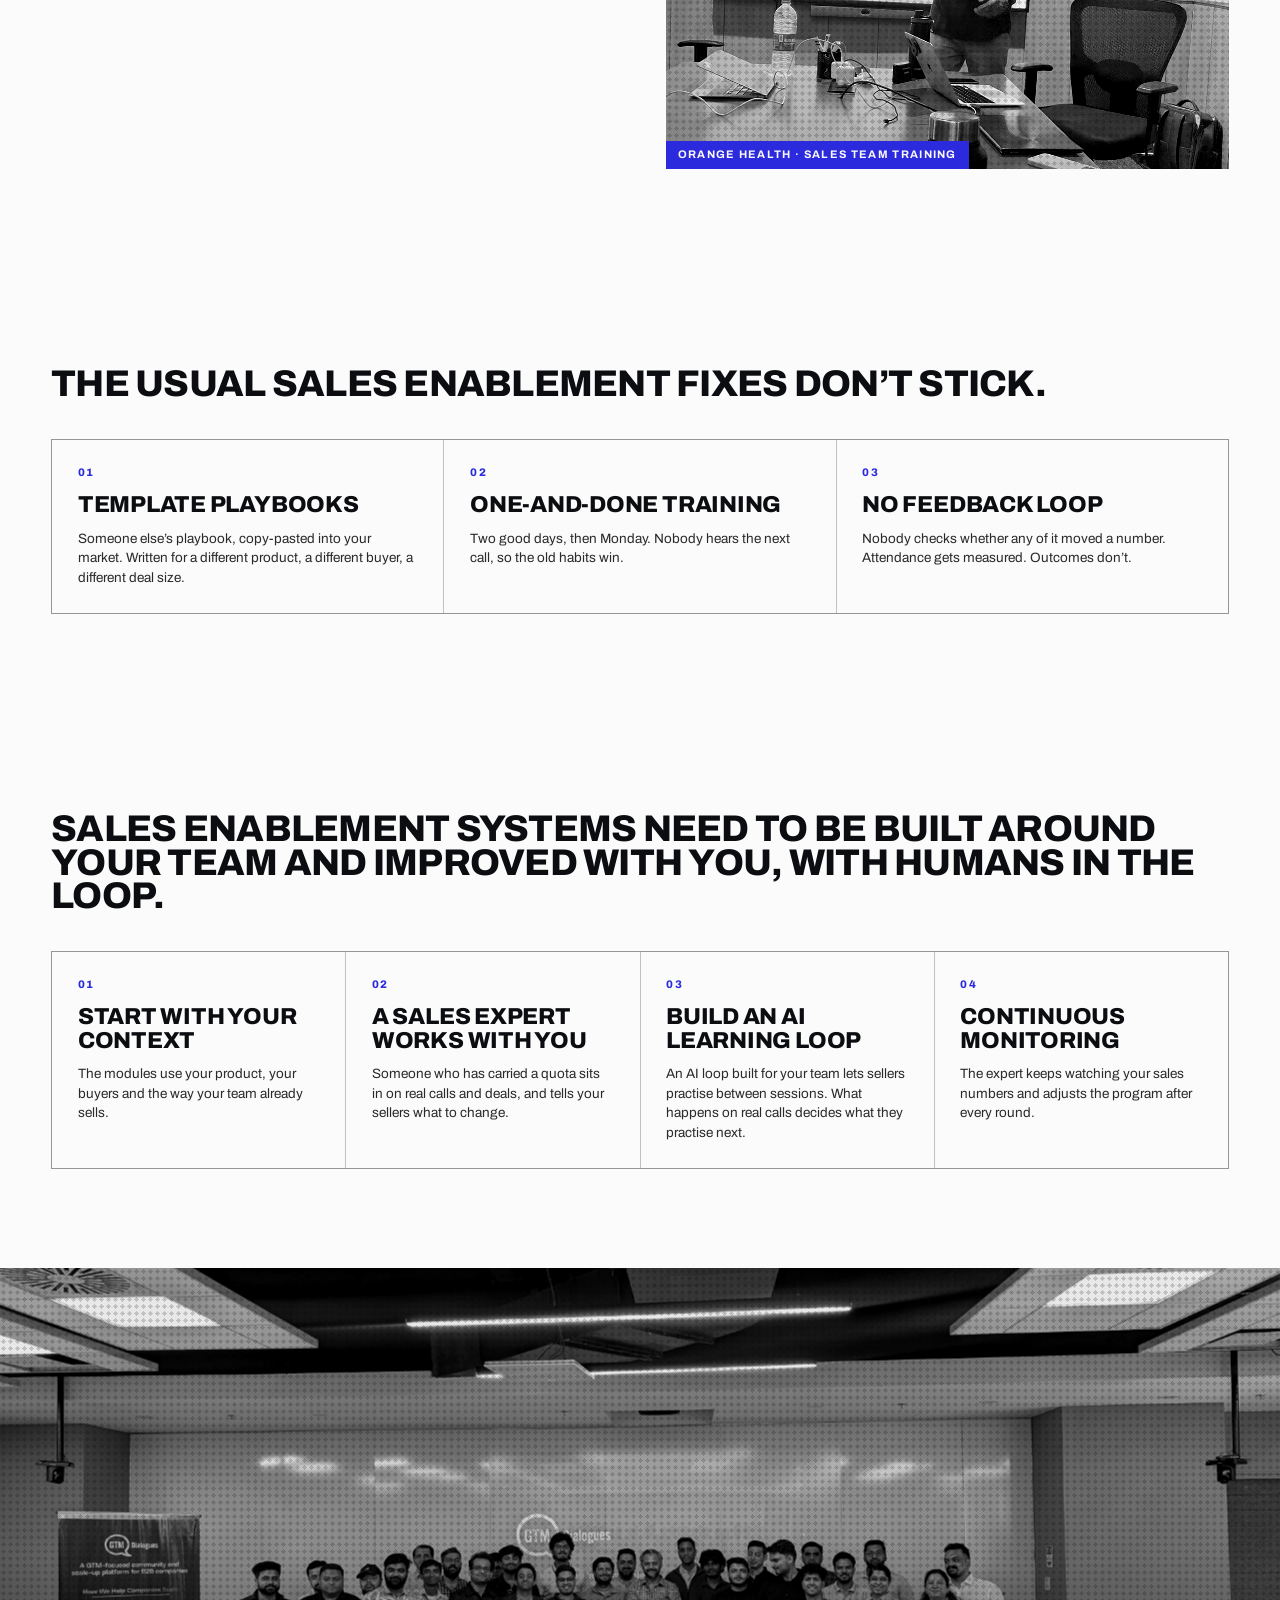
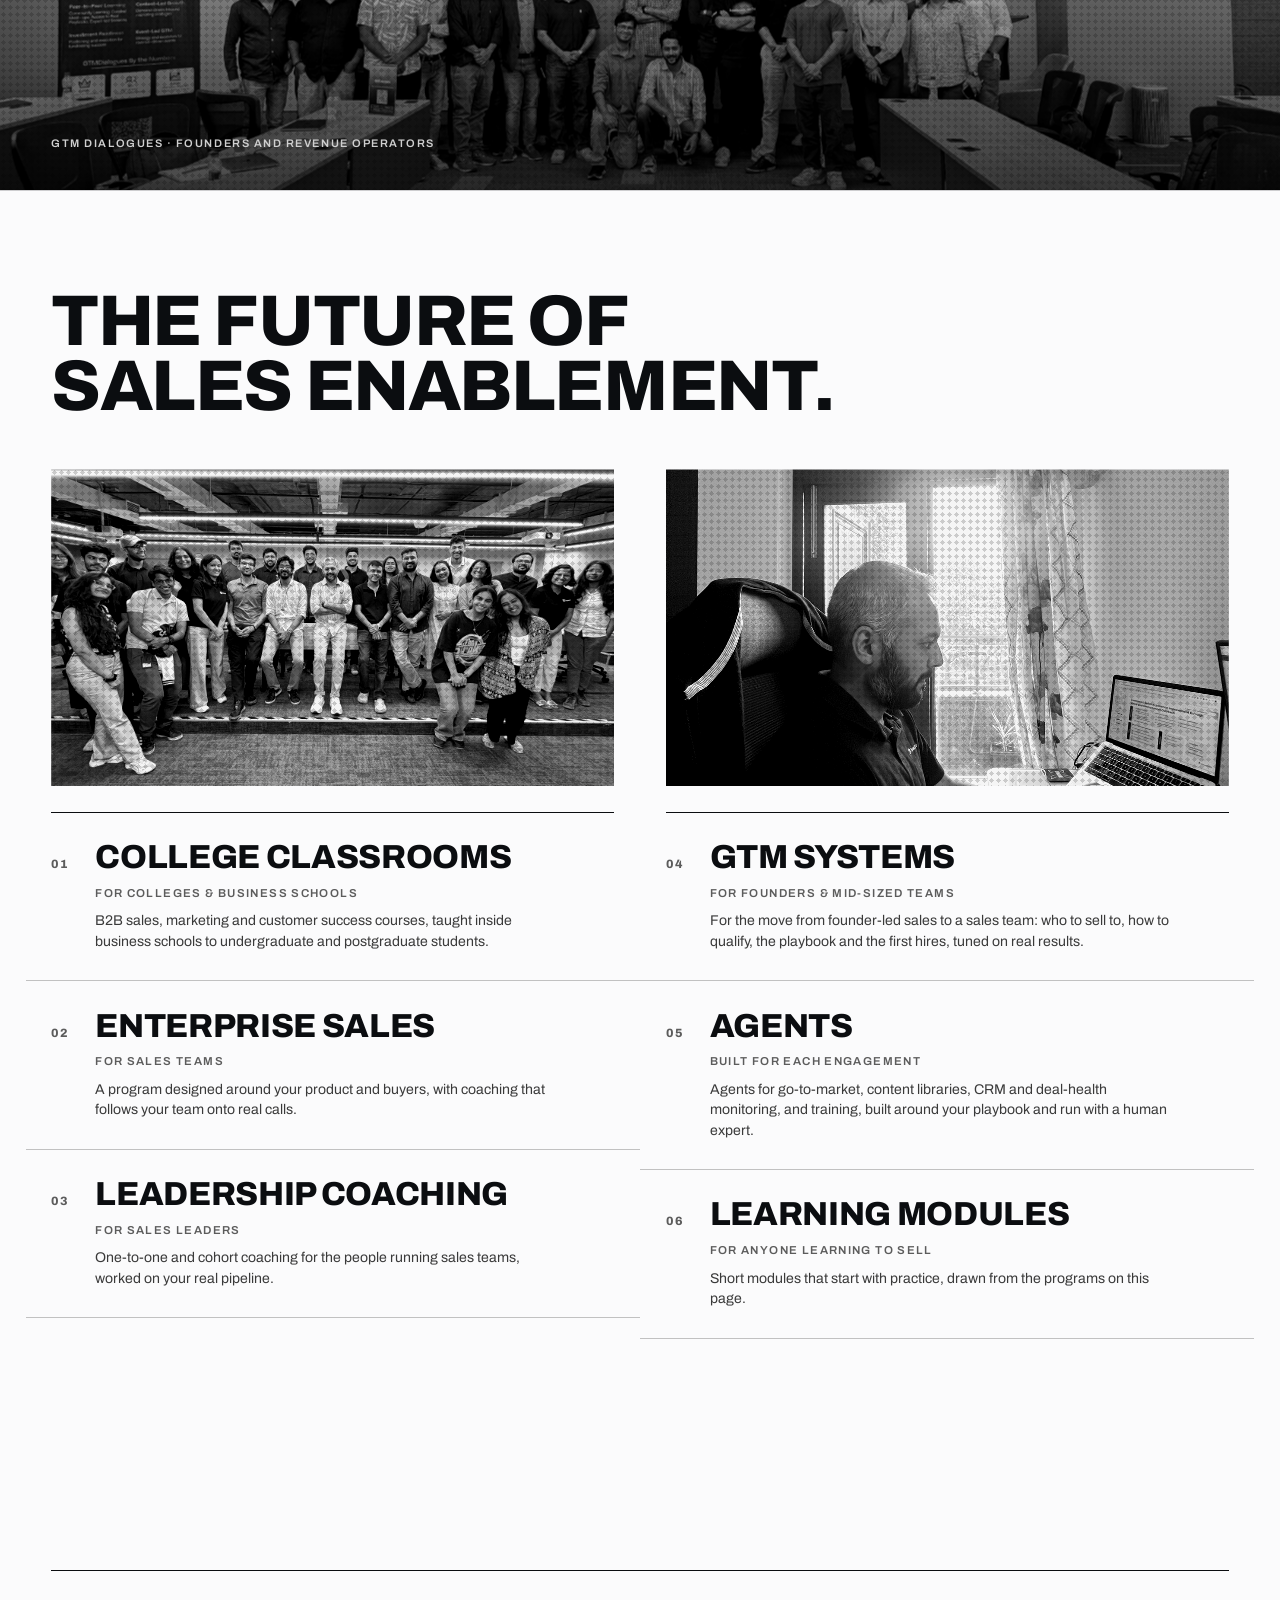
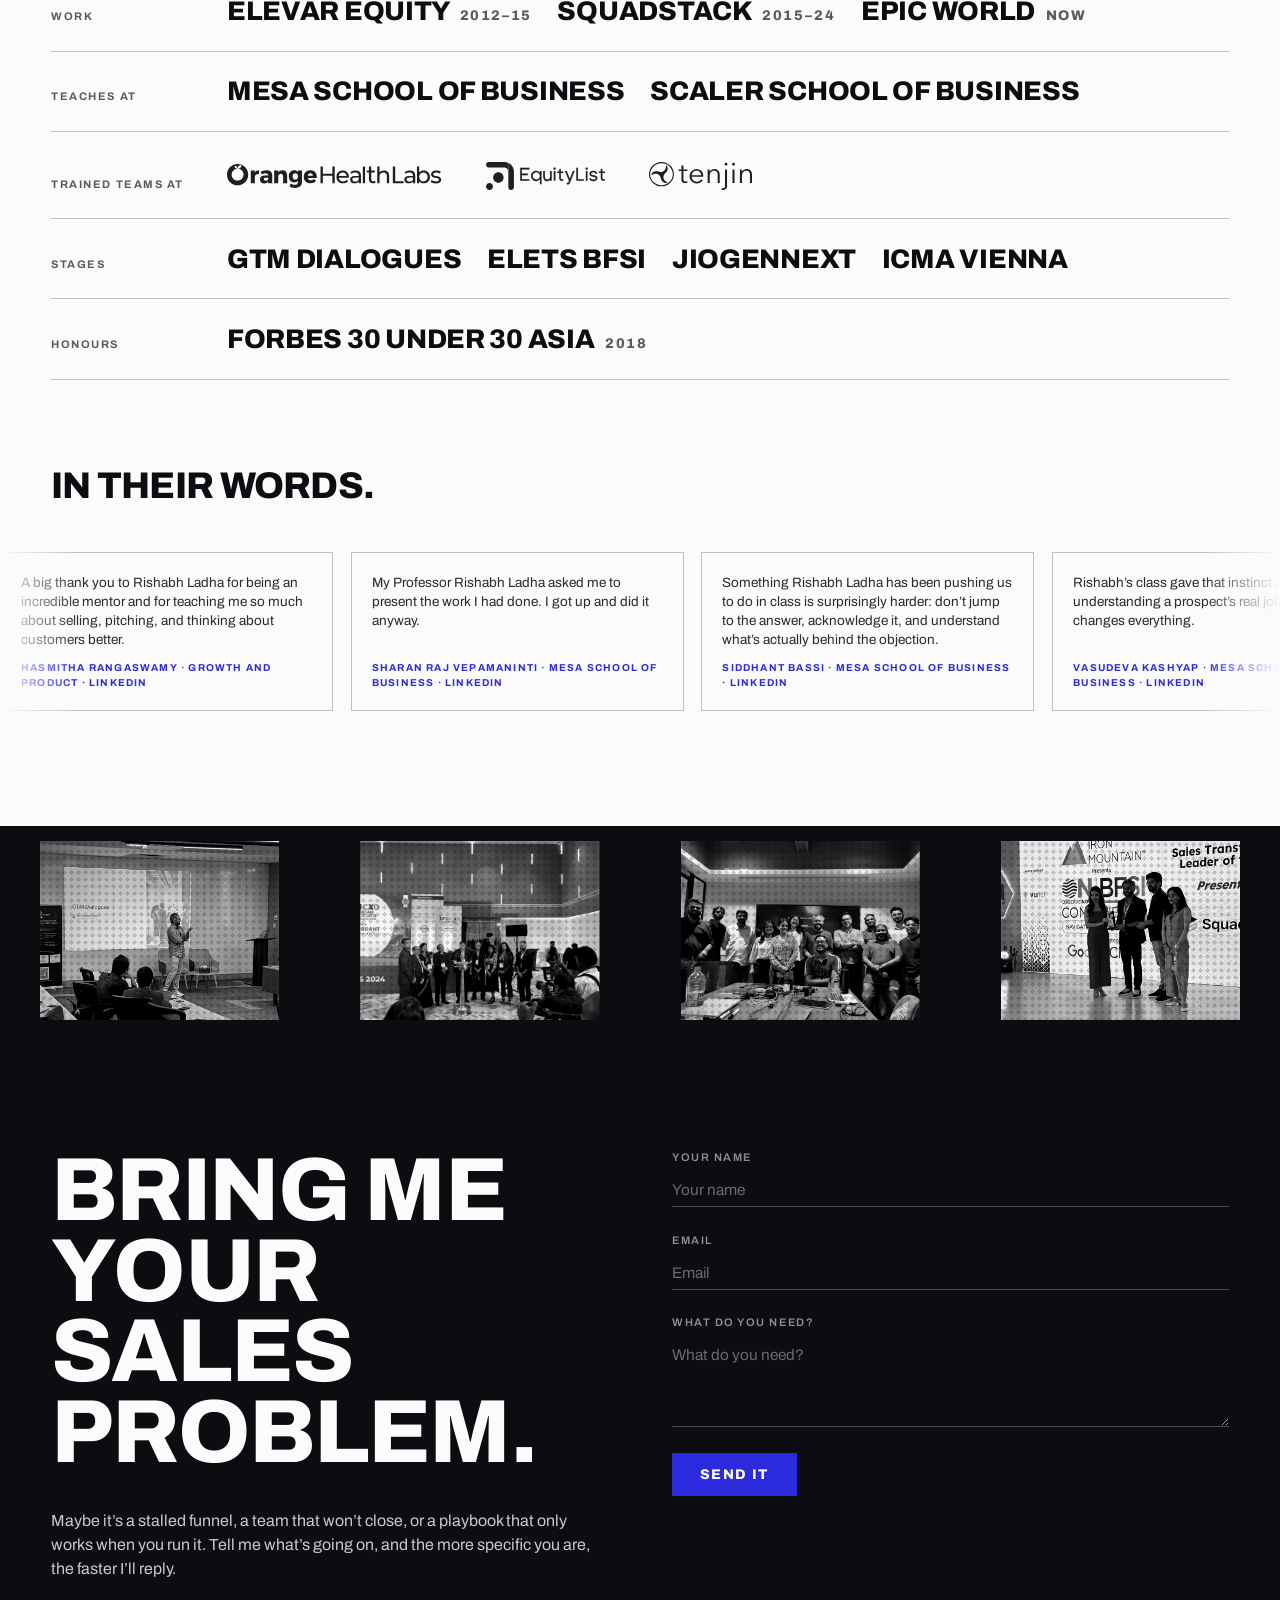
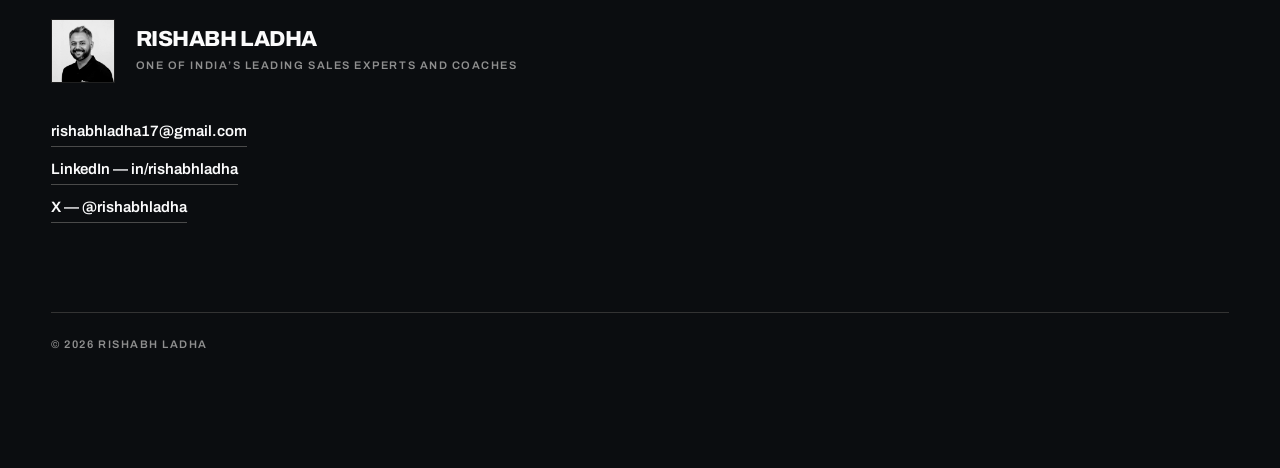
==== commit 07b31b1b: "Point the site at rishabhladha.com Switch og:image and JSON-LD URLs to the custom domain and add a c" ====
--- a/index.html
+++ b/index.html
@@ -6,14 +6,15 @@
 <meta name="description" content="Rishabh Ladha builds sales programs around your team, with an AI learning loop and a sales expert who keeps improving them. Co-founder of SquadStack; teaches B2B Sales at Mesa and Scaler.">
 <meta property="og:title" content="Rishabh Ladha — Sales Expert &amp; Coach">
 <meta property="og:description" content="Rishabh Ladha builds sales programs around your team, with an AI learning loop and a sales expert who keeps improving them. Co-founder of SquadStack; teaches B2B Sales at Mesa and Scaler.">
-<meta property="og:image" content="https://rishabh-ladha-website.vercel.app/assets/images/rishabh-portrait.jpg">
+<meta property="og:image" content="https://rishabhladha.com/assets/images/rishabh-portrait.jpg">
 <meta property="og:type" content="website">
+<link rel="canonical" href="https://rishabhladha.com/">
 <link rel="icon" type="image/svg+xml" href="favicon.svg">
 <link rel="preconnect" href="https://fonts.googleapis.com"><link rel="preconnect" href="https://fonts.gstatic.com" crossorigin>
 <link href="https://fonts.googleapis.com/css2?family=Archivo:wght@400;600;800&amp;display=swap" rel="stylesheet">
 <link rel="stylesheet" href="styles/site.css">
 <script type="application/ld+json">
-{"@context":"https://schema.org","@type":"Person","name":"Rishabh Ladha","url":"https://rishabh-ladha-website.vercel.app/","image":"https://rishabh-ladha-website.vercel.app/assets/images/rishabh-portrait.jpg","jobTitle":"Sales Expert, Coach & Educator","description":"Sales expert and coach. Co-founder of SquadStack, Head of GTM at EPIC World, sales educator at Mesa School of Business and Scaler.","worksFor":{"@type":"Organization","name":"EPIC World"},"email":"mailto:rishabhladha17@gmail.com","sameAs":["https://in.linkedin.com/in/rishabhladha","https://x.com/rishabhladha"]}
+{"@context":"https://schema.org","@type":"Person","name":"Rishabh Ladha","url":"https://rishabhladha.com/","image":"https://rishabhladha.com/assets/images/rishabh-portrait.jpg","jobTitle":"Sales Expert, Coach & Educator","description":"Sales expert and coach. Co-founder of SquadStack, Head of GTM at EPIC World, sales educator at Mesa School of Business and Scaler.","worksFor":{"@type":"Organization","name":"EPIC World"},"email":"mailto:rishabhladha17@gmail.com","sameAs":["https://in.linkedin.com/in/rishabhladha","https://x.com/rishabhladha"]}
 </script>
 </head><body>
 <div class="vrule"></div>
